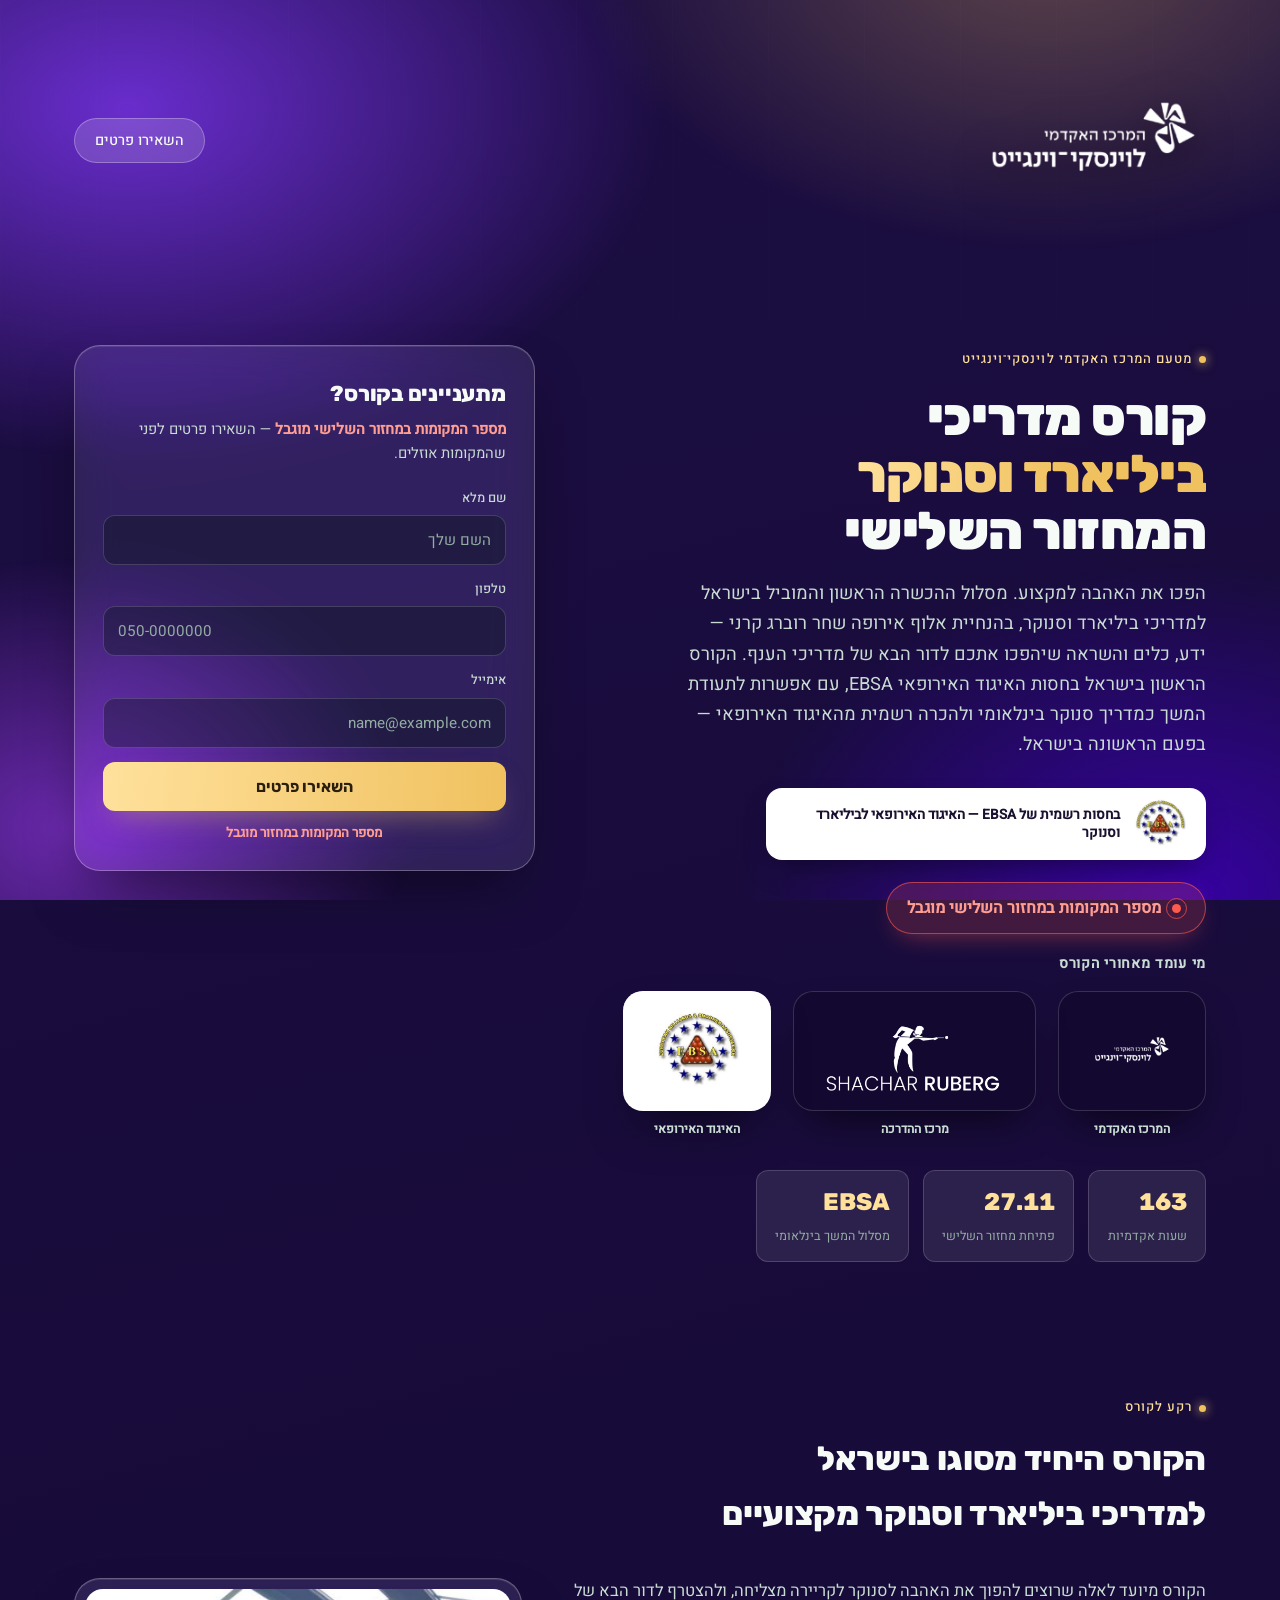
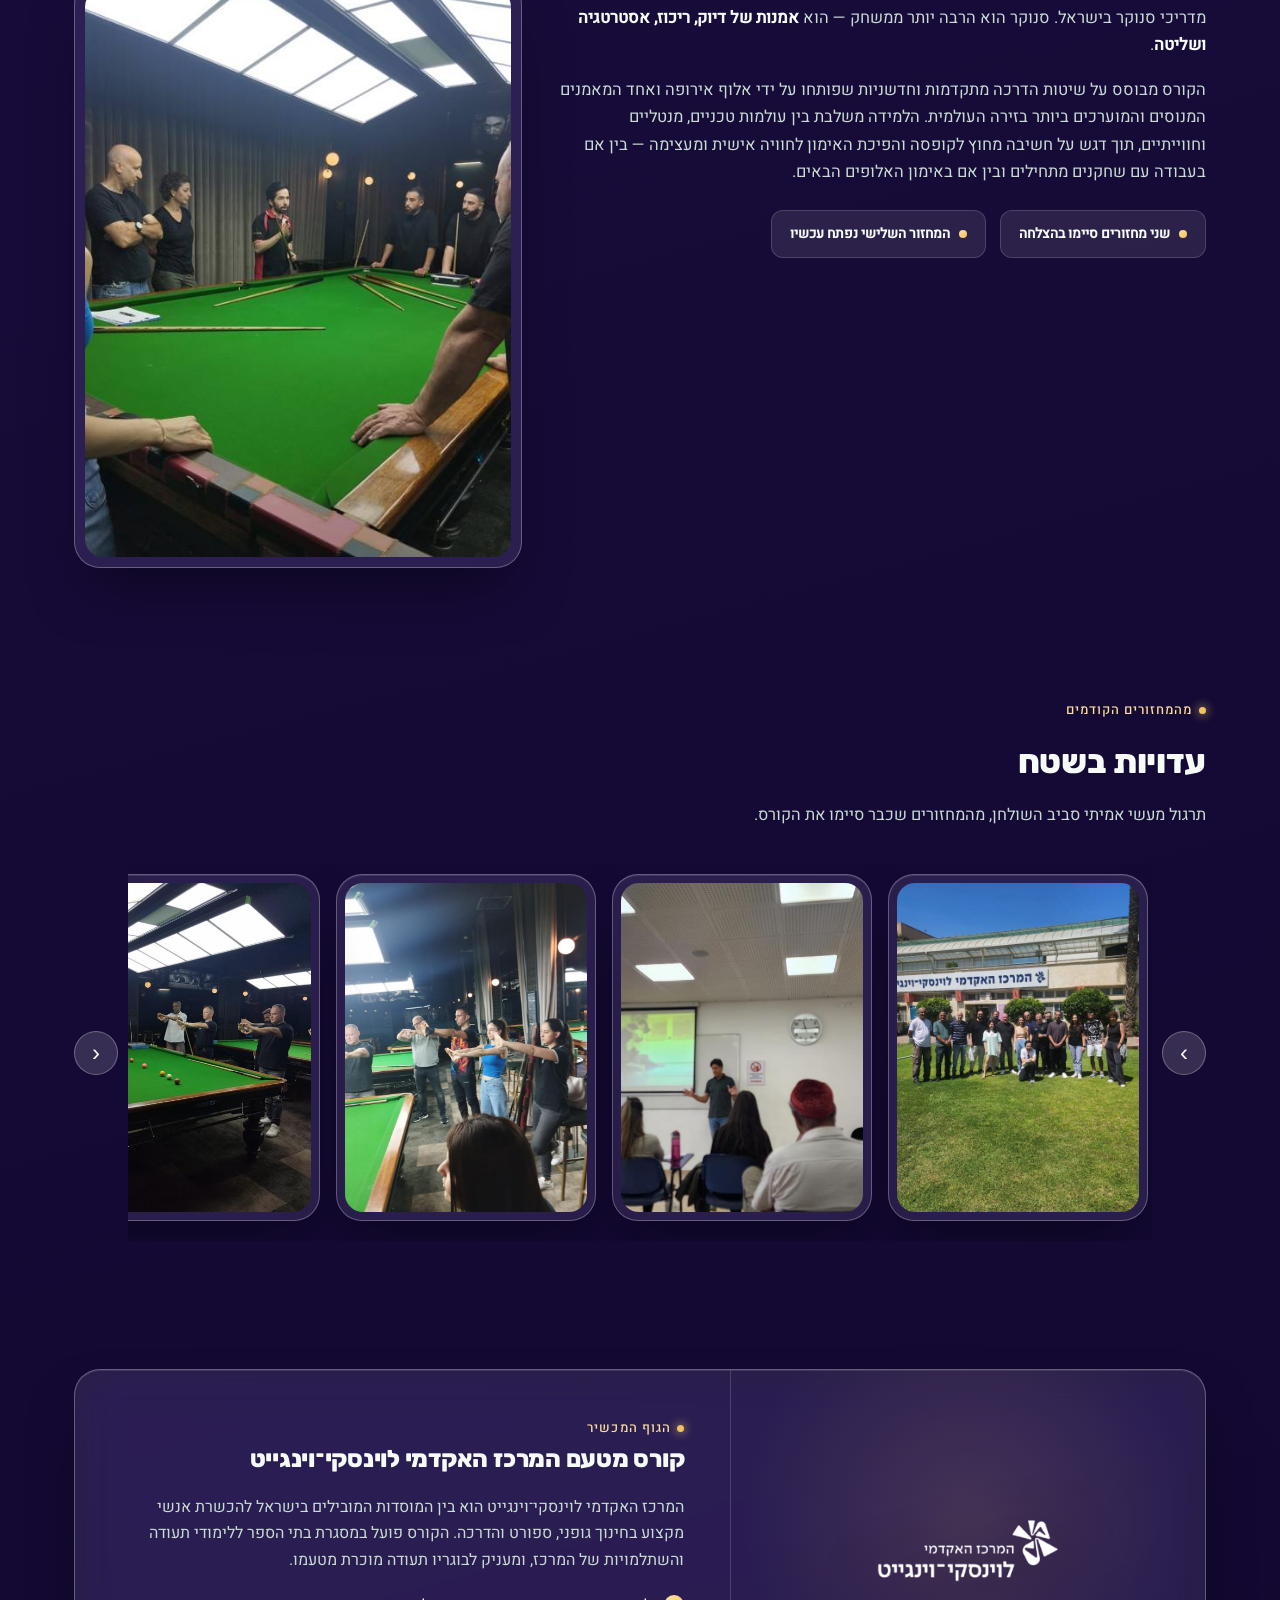
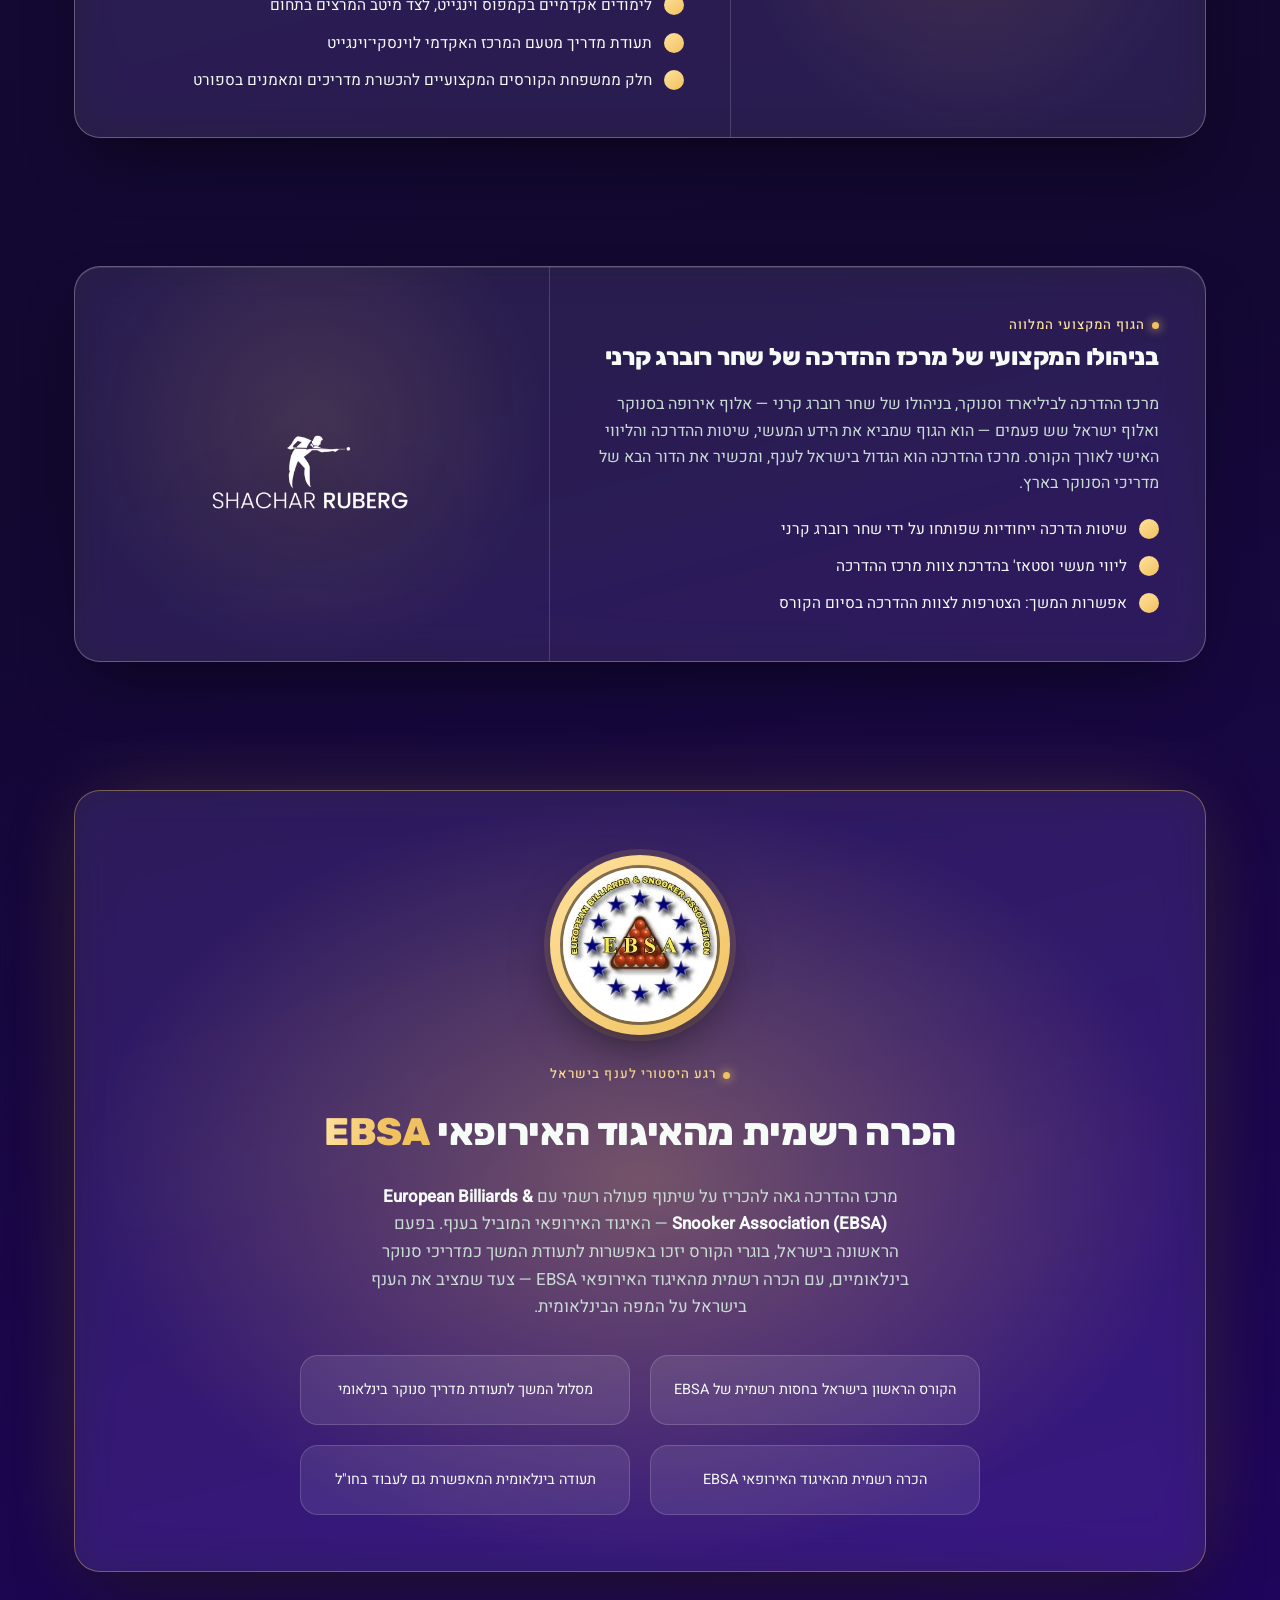
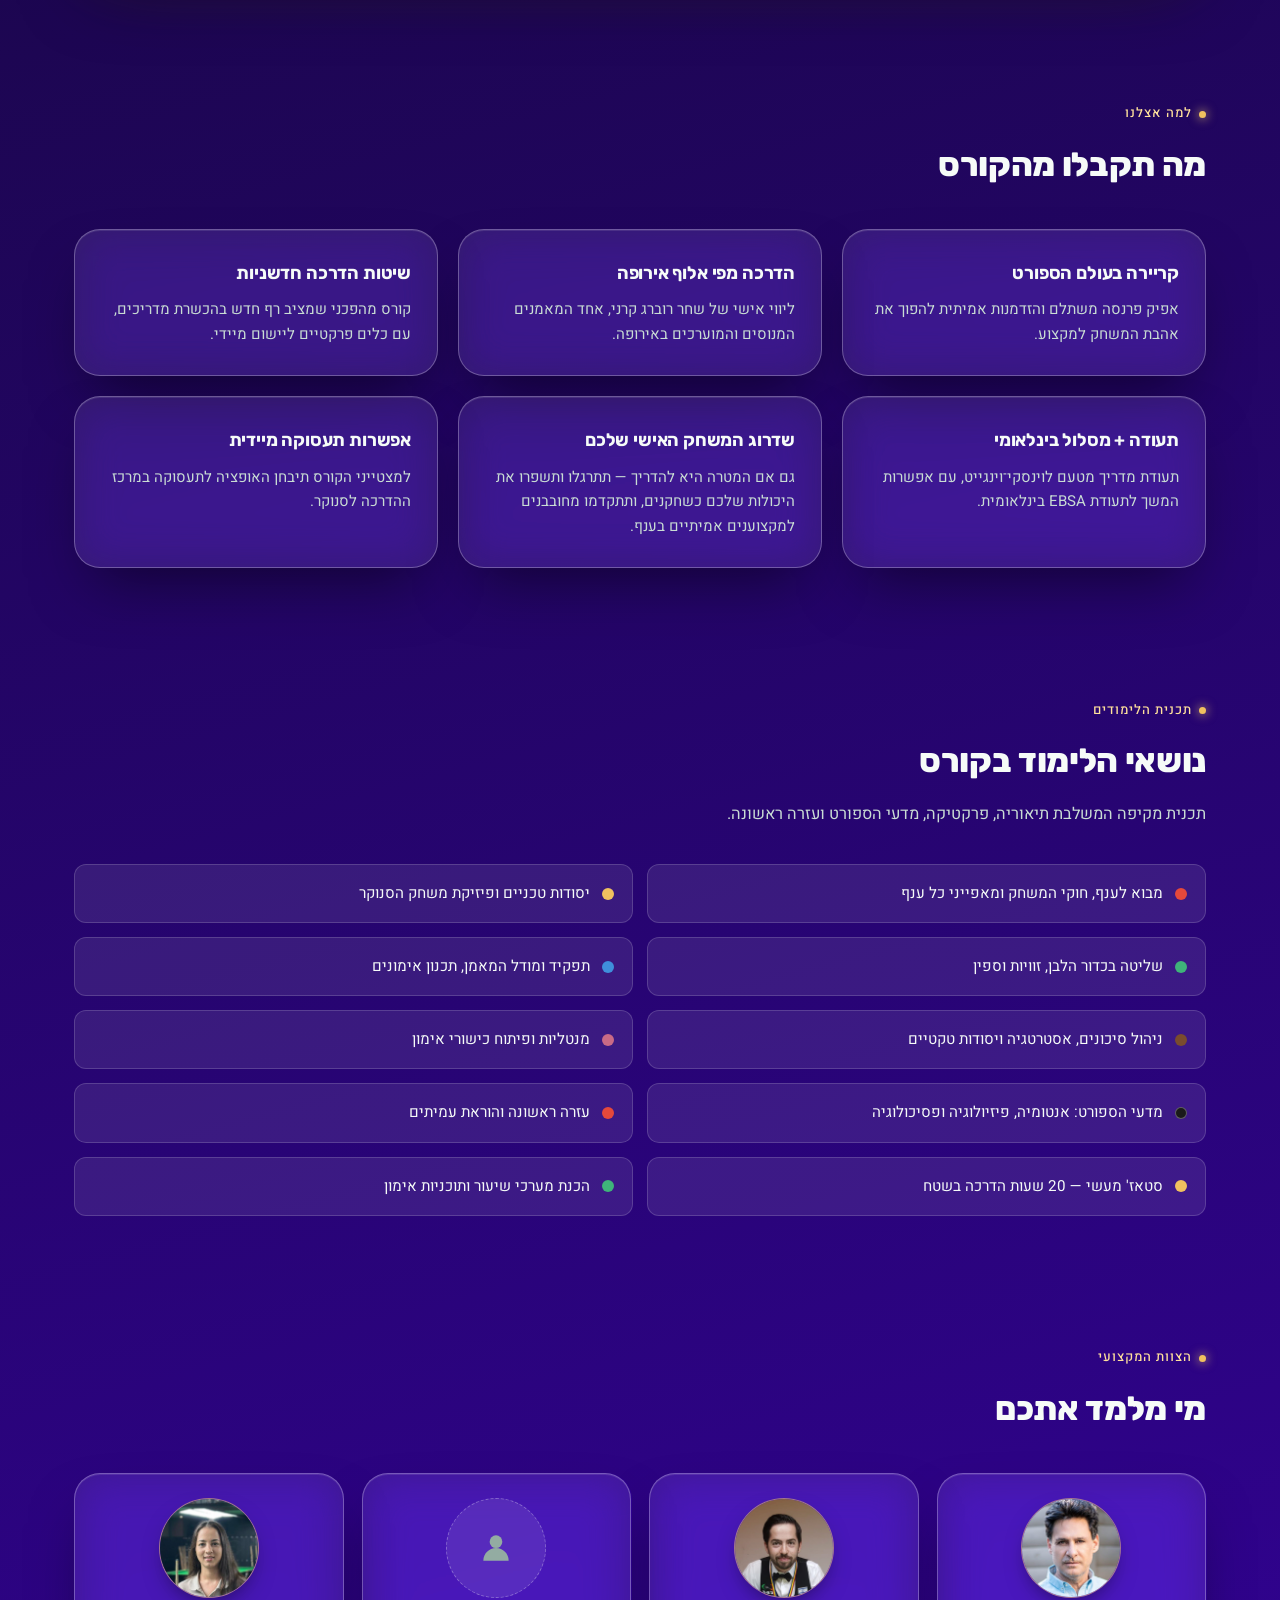
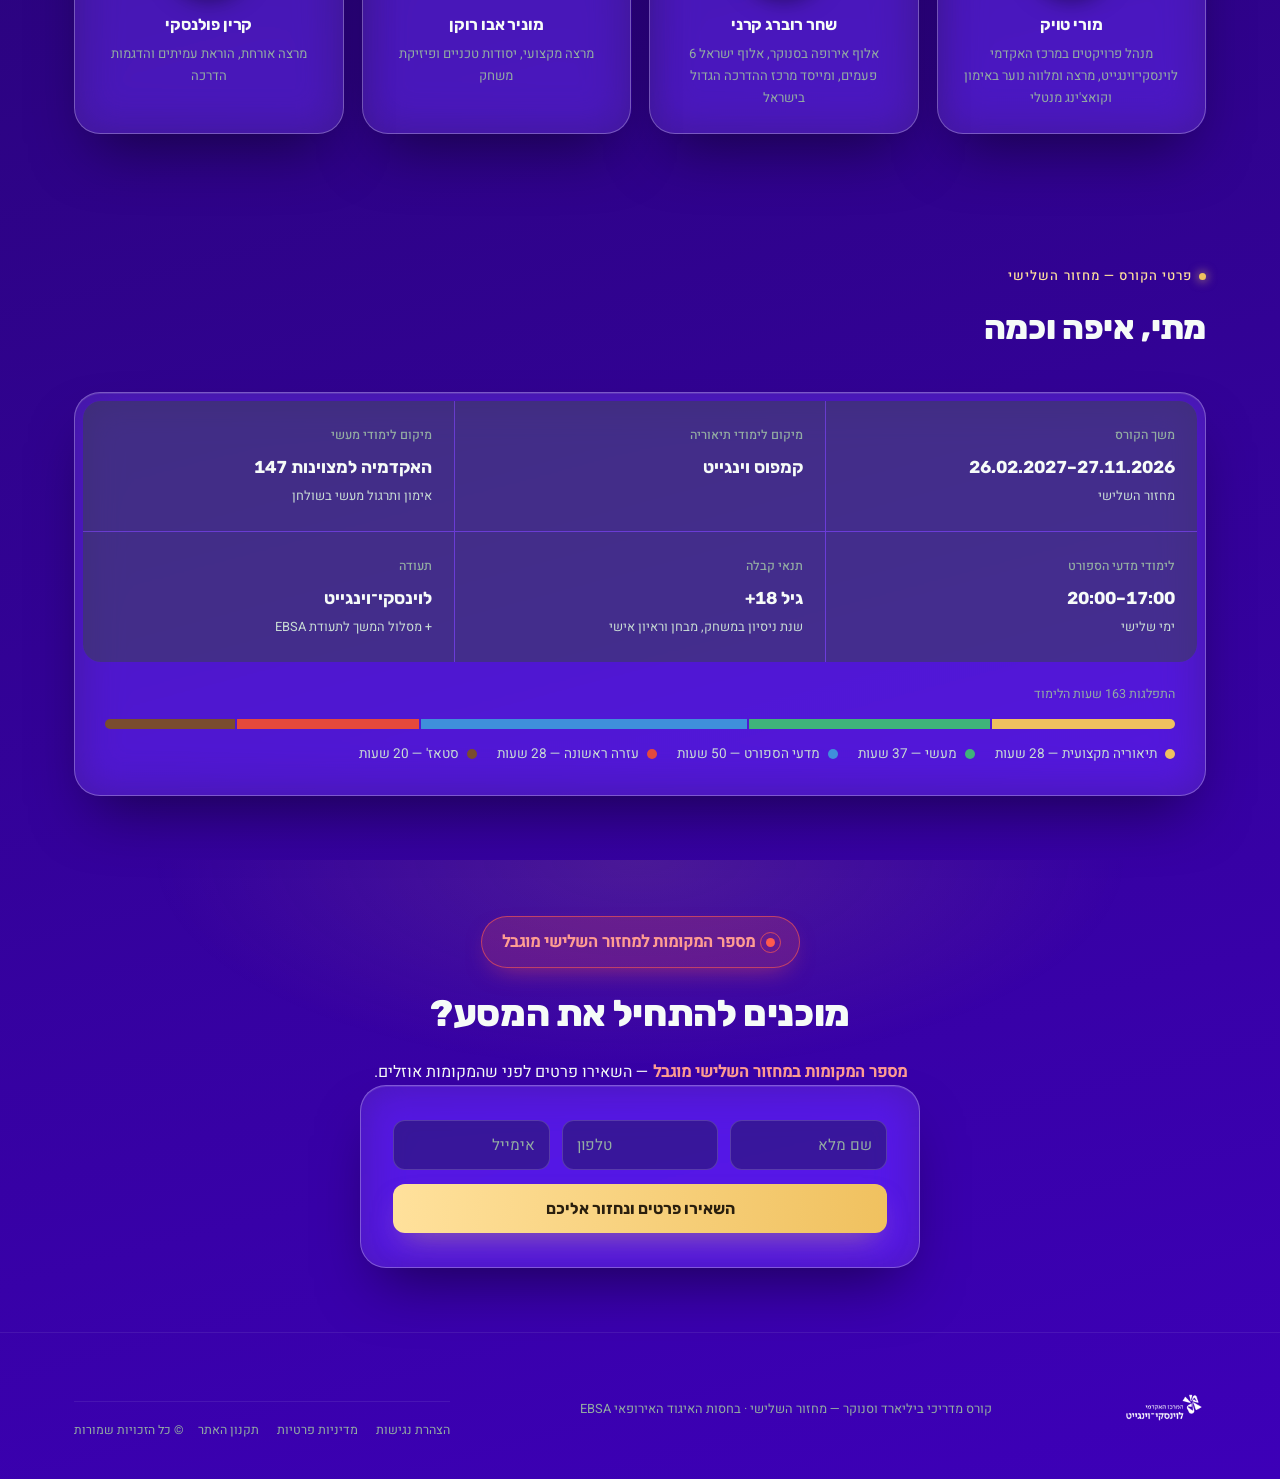
==== index.html @ 4c2057ce "Mori's title: project manager at the Levinsky-Wingate Academic Center specifically Co-Authored-By: C" ====
<!DOCTYPE html>
<html lang="he" dir="rtl">
<head>
<meta charset="utf-8">
<meta name="viewport" content="width=device-width, initial-scale=1">
<script>document.documentElement.classList.add('js');</script>
<title>קורס מדריכי ביליארד וסנוקר</title>
<meta name="description" content="קורס מטעם המרכז האקדמי לוינסקי-וינגייט להכשרת מדריכי ביליארד וסנוקר, בניהולו המקצועי של אלוף אירופה שחר רוברג קרני ובחסות האיגוד האירופאי EBSA.">
<style>
  @font-face{
    font-family:'Rubik Var';
    src:url([data-uri]) format('woff2');
    font-weight:400 900; font-display:swap; unicode-range:U+0590-05FF,U+200C-2010,U+20AA,U+FB1D-FB4F;
  }
  @font-face{
    font-family:'Rubik Var';
    src:url([data-uri]) format('woff2');
    font-weight:400 900; font-display:swap; unicode-range:U+0000-00FF,U+2000-206F,U+20AC;
  }
  @font-face{
    font-family:'Heebo Var';
    src:url([data-uri]) format('woff2');
    font-weight:300 500; font-display:swap; unicode-range:U+0590-05FF,U+200C-2010,U+20AA,U+FB1D-FB4F;
  }
  @font-face{
    font-family:'Heebo Var';
    src:url([data-uri]) format('woff2');
    font-weight:300 500; font-display:swap; unicode-range:U+0000-00FF,U+2000-206F,U+20AC;
  }

  :root{
    /* palette shifted toward the Levinsky-Wingate academic center's brand purple (#2c0089, sampled from their mark) */
    --felt-950:#120830;
    --felt-900:#1c0e42;
    --felt-800:#451c8c;
    --baize-700:#7d35f0;
    --blue-800:#3d00b8;
    --ink:#f6fbf8;
    --ink-dim:#c9dcd4;
    --ink-faint:#93aca2;
    --gold:#f0c15f;
    --gold-bright:#ffe19c;
    --gold-ink:#2a1f0e;
    --glass-fill:rgba(255,255,255,.09);
    --glass-fill-strong:rgba(255,255,255,.15);
    --glass-border:rgba(255,255,255,.28);
    --glass-border-soft:rgba(255,255,255,.16);
    --shadow-deep:0 30px 60px -20px rgba(0,0,0,.5);
    --red-ball:#e5493b;
    --blue-ball:#3f8fdb;
    --green-ball:#3fb37a;
    --radius-lg:26px;
    --radius-md:18px;
    --radius-sm:12px;
    --maxw:1180px;
  }

  *,*::before,*::after{box-sizing:border-box;}
  html{scroll-behavior:smooth;}
  body{
    margin:0;
    background:linear-gradient(165deg, var(--felt-900) 0%, var(--felt-950) 45%, var(--blue-800) 100%);
    background-color:var(--felt-950);
    color:var(--ink);
    font-family:'Heebo Var','Heebo',system-ui,sans-serif;
    font-weight:400;
    line-height:1.65;
    direction:rtl;
    -webkit-font-smoothing:antialiased;
    overflow-x:hidden;
  }

  /* ambient glow — fixed to the viewport so the page never dims to flat
     black no matter how far down a long page you've scrolled */
  .glow-layer{
    position:fixed; inset:0; z-index:0; pointer-events:none;
    background:
      radial-gradient(60vw 55vh at 82% -6%, rgba(240,193,95,.3), transparent 62%),
      radial-gradient(70vw 65vh at 10% 12%, rgba(125,53,240,.8), transparent 60%),
      radial-gradient(55vw 60vh at 92% 100%, rgba(61,0,184,.85), transparent 62%),
      radial-gradient(45vw 50vh at 5% 92%, rgba(160,60,245,.6), transparent 60%);
  }
  @media (prefers-reduced-motion:reduce){
    html{scroll-behavior:auto;}
    *{animation-duration:.001ms !important; transition-duration:.001ms !important;}
  }

  h1,h2,h3{
    font-family:'Rubik Var','Rubik',system-ui,sans-serif;
    margin:0;
    text-wrap:balance;
    letter-spacing:-.01em;
  }
  p{margin:0;}
  a{color:inherit;}
  img{max-width:100%;display:block;}

  .eyebrow{
    display:inline-flex;
    align-items:center;
    gap:.5em;
    font-family:'Heebo Var','Heebo',sans-serif;
    font-weight:500;
    font-size:.82rem;
    letter-spacing:.08em;
    color:var(--gold-bright);
    text-transform:none;
  }
  .eyebrow::before{
    content:"";
    width:7px;height:7px;border-radius:50%;
    background:var(--gold);
    box-shadow:0 0 10px 2px rgba(212,175,106,.55);
    flex:none;
  }

  .wrap{max-width:var(--maxw); margin:0 auto; padding:0 24px;}

  /* ---------- table-rail texture ---------- */
  .rail-line{
    position:fixed; inset:0; pointer-events:none; z-index:0;
    background-image:
      repeating-linear-gradient(90deg, rgba(255,255,255,.025) 0 1px, transparent 1px 96px);
    mask-image:linear-gradient(to bottom, black, transparent 85%);
    opacity:.5;
  }

  /* ---------- scroll reveal ---------- */
  /* safe by default: content is fully visible with no JS. Only once the
     early boot script confirms JS ran does .reveal start hidden, so there
     is no flash-then-hide and no dependency on script order. */
  .reveal{opacity:1; transform:none;}
  html.js .reveal{
    opacity:0;
    transform:translateY(26px);
    transition:opacity .7s cubic-bezier(.2,.7,.2,1), transform .7s cubic-bezier(.2,.7,.2,1);
    transition-delay:var(--reveal-delay, 0ms);
  }
  html.js .reveal.in-view{opacity:1; transform:none;}
  @media (prefers-reduced-motion:reduce){
    html.js .reveal{opacity:1; transform:none; transition:none;}
  }
  .grid-cards .card:nth-child(1),.team-grid .team-card:nth-child(1),.syllabus-grid .topic-chip:nth-child(1),.details-grid .detail-item:nth-child(1){--reveal-delay:0ms;}
  .grid-cards .card:nth-child(2),.team-grid .team-card:nth-child(2),.syllabus-grid .topic-chip:nth-child(2),.details-grid .detail-item:nth-child(2){--reveal-delay:80ms;}
  .grid-cards .card:nth-child(3),.team-grid .team-card:nth-child(3),.syllabus-grid .topic-chip:nth-child(3),.details-grid .detail-item:nth-child(3){--reveal-delay:160ms;}
  .grid-cards .card:nth-child(4),.team-grid .team-card:nth-child(4),.syllabus-grid .topic-chip:nth-child(4),.details-grid .detail-item:nth-child(4){--reveal-delay:240ms;}
  .grid-cards .card:nth-child(5),.syllabus-grid .topic-chip:nth-child(5){--reveal-delay:320ms;}
  .grid-cards .card:nth-child(6),.syllabus-grid .topic-chip:nth-child(6){--reveal-delay:400ms;}
  .syllabus-grid .topic-chip:nth-child(7){--reveal-delay:480ms;}
  .syllabus-grid .topic-chip:nth-child(8){--reveal-delay:560ms;}
  .syllabus-grid .topic-chip:nth-child(9){--reveal-delay:640ms;}
  .syllabus-grid .topic-chip:nth-child(10){--reveal-delay:720ms;}

  /* ---------- glass card base ---------- */
  .glass{
    position:relative;
    background:var(--glass-fill);
    border:1px solid var(--glass-border);
    border-radius:var(--radius-lg);
    backdrop-filter:blur(22px) saturate(140%);
    -webkit-backdrop-filter:blur(22px) saturate(140%);
    box-shadow:var(--shadow-deep), inset 0 1px 0 rgba(255,255,255,.10);
  }

  /* ================= HEADER ================= */
  header{
    position:relative; z-index:40;
  }
  header .bar{
    display:flex; align-items:center; justify-content:space-between;
    padding:28px 24px 16px;
  }
  .brand{
    display:flex; align-items:center; gap:12px;
  }
  .header-logo{
    height:225px; width:auto; max-width:600px; object-fit:contain; flex:none;
    filter:drop-shadow(0 10px 20px rgba(0,0,0,.55));
  }
  .footer-logo{height:84px; width:auto;}
  .header-cta{
    font-family:'Heebo Var','Heebo',sans-serif;
    font-weight:500; font-size:.9rem;
    padding:10px 20px;
    border-radius:100px;
    border:1px solid var(--glass-border);
    background:var(--glass-fill-strong);
    text-decoration:none;
    transition:background .2s ease, transform .2s ease;
  }
  .header-cta:hover{background:rgba(212,175,106,.18); transform:translateY(-1px);}

  /* ================= HERO ================= */
  .hero{
    position:relative; z-index:1;
    padding:76px 0 60px;
  }
  .hero-grid{
    display:grid;
    grid-template-columns:1.15fr .85fr;
    gap:48px;
    align-items:start;
  }
  .hero h1{
    font-size:clamp(2.3rem, 4.1vw, 3.6rem);
    font-weight:900;
    line-height:1.08;
    margin:18px 0 20px;
    color:var(--ink);
  }
  .hero h1 em{
    font-style:normal;
    background:linear-gradient(95deg, var(--gold-bright), var(--gold) 60%);
    -webkit-background-clip:text; background-clip:text; color:transparent;
  }
  .hero .lede{
    font-size:1.14rem;
    color:var(--ink-dim);
    max-width:52ch;
    margin-bottom:28px;
  }
  .ebsa-hero-badge{
    display:flex; align-items:center; gap:14px;
    padding:10px 20px 10px 10px;
    border-radius:16px;
    background:#fff;
    box-shadow:0 14px 30px -12px rgba(0,0,0,.5);
    margin-bottom:22px;
    max-width:440px;
  }
  .ebsa-hero-badge img{width:52px; height:52px; border-radius:50%; object-fit:cover; flex:none;}
  .ebsa-hero-badge span{font-size:.85rem; font-weight:700; color:#1a1030; line-height:1.35;}
  .seats-urgency{
    display:inline-flex; align-items:center; gap:11px;
    padding:12px 24px 12px 20px;
    border-radius:100px;
    background:rgba(255,90,78,.18);
    border:1.5px solid rgba(255,90,78,.6);
    font-size:1rem; font-weight:800; color:#ff9d92;
    margin-bottom:18px;
    box-shadow:0 10px 26px -12px rgba(255,90,78,.55);
  }
  .pulse-dot{
    position:relative; width:9px; height:9px; border-radius:50%;
    background:#ff5a4e; flex:none;
  }
  .pulse-dot::after{
    content:""; position:absolute; inset:-6px; border-radius:50%;
    border:1.5px solid #ff5a4e; opacity:.7;
    animation:pulse-ring 2s ease-out infinite;
  }
  @keyframes pulse-ring{
    0%{transform:scale(.55); opacity:.7;}
    100%{transform:scale(2); opacity:0;}
  }
  .trust-logos{
    display:flex; flex-direction:column; align-items:flex-start; gap:16px;
    margin-bottom:30px;
  }
  .trust-label{
    font-size:.88rem; font-weight:700; color:var(--ink-dim); letter-spacing:.05em;
  }
  .trust-float-row{display:flex; align-items:flex-start; gap:22px; flex-wrap:wrap;}
  .trust-item{display:flex; flex-direction:column; align-items:center; gap:8px;}
  .trust-caption{font-size:.76rem; font-weight:600; color:var(--ink-dim); text-align:center;}
  @keyframes trust-float-bob{0%,100%{transform:translateY(0);}50%{transform:translateY(-7px);}}
  .trust-float{
    display:inline-flex; align-items:center; justify-content:center;
    height:120px; padding:18px 32px;
    border-radius:20px;
    background:#fff;
    box-shadow:0 24px 48px -16px rgba(0,0,0,.55), 0 2px 0 rgba(255,255,255,.5) inset;
    animation:trust-float-bob 4.6s ease-in-out infinite;
  }
  .trust-float:nth-child(2){animation-delay:.5s;}
  .trust-float:nth-child(3){animation-delay:1s;}
  .trust-float img{height:100%; width:auto; max-width:230px; object-fit:contain;}
  .trust-float--dark{
    background:var(--felt-950);
    border:1px solid var(--glass-border-soft);
    box-shadow:0 20px 40px -14px rgba(0,0,0,.65);
  }
  .stat-row{
    display:flex; gap:14px; flex-wrap:wrap; margin-bottom:8px;
  }
  .stat-chip{
    padding:12px 18px;
    border-radius:var(--radius-sm);
    background:var(--glass-fill);
    border:1px solid var(--glass-border-soft);
    min-width:118px;
  }
  .stat-chip b{
    display:block; font-family:'Rubik Var','Rubik',sans-serif;
    font-size:1.5rem; font-weight:800; color:var(--gold-bright);
    font-variant-numeric:tabular-nums;
  }
  .stat-chip span{font-size:.78rem; color:var(--ink-faint);}

  /* lead form card */
  .lead-card{
    padding:30px 28px 26px;
    position:sticky; top:96px;
  }
  .lead-card h2{
    font-size:1.35rem; font-weight:800; margin-bottom:6px;
  }
  .lead-card .sub{
    color:var(--ink-dim); font-size:.92rem; margin-bottom:22px;
  }
  .field{margin-bottom:14px;}
  .field label{
    display:block; font-size:.8rem; font-weight:500; color:var(--ink-dim);
    margin-bottom:6px;
  }
  .field input{
    width:100%; padding:13px 14px;
    border-radius:var(--radius-sm);
    border:1px solid var(--glass-border-soft);
    background:rgba(5,21,18,.35);
    color:var(--ink);
    font-family:inherit; font-size:.95rem;
    outline:none;
    transition:border-color .2s ease, background .2s ease;
  }
  .field input::placeholder{color:var(--ink-faint);}
  .field input:focus{
    border-color:var(--gold);
    background:rgba(5,21,18,.55);
  }
  .field input:focus-visible{outline:2px solid var(--gold-bright); outline-offset:2px;}
  .btn-gold{
    width:100%;
    padding:15px 18px;
    border-radius:var(--radius-sm);
    border:none;
    background:linear-gradient(95deg, var(--gold-bright), var(--gold));
    color:var(--gold-ink);
    font-family:'Rubik Var','Rubik',sans-serif;
    font-weight:700; font-size:1rem;
    cursor:pointer;
    box-shadow:0 14px 30px -12px rgba(212,175,106,.55);
    transition:transform .15s ease, box-shadow .15s ease;
  }
  .btn-gold:hover{transform:translateY(-2px); box-shadow:0 18px 34px -12px rgba(212,175,106,.7);}
  .btn-gold:focus-visible{outline:2px solid var(--ink); outline-offset:3px;}
  .lead-note{
    font-size:.82rem; font-weight:700; color:#ff9d92; margin-top:12px; text-align:center;
  }
  .thanks-msg{
    display:none; text-align:center; padding:18px 8px;
    font-family:'Rubik Var','Rubik',sans-serif; font-weight:700; color:var(--gold-bright);
  }
  .thanks-msg.show{display:block;}
  .lead-form.hide{display:none;}

  /* ================= SECTION SCAFFOLD ================= */
  section{position:relative; z-index:1; padding:64px 0;}
  .section-head{max-width:62ch; margin-bottom:36px;}
  .section-head h2{
    font-size:clamp(1.6rem,2.6vw,2.15rem);
    font-weight:800; margin-top:12px;
  }
  .section-head p{color:var(--ink-dim); margin-top:12px; font-size:1.02rem;}

  /* ---- about ---- */
  .about-grid{
    display:grid; grid-template-columns:1.3fr .9fr; gap:36px; align-items:start;
  }
  .about-body{
    display:grid; grid-template-columns:1fr; gap:18px;
  }
  .about-body p{color:var(--ink-dim); font-size:1.03rem;}
  .about-body strong{color:var(--ink); font-weight:600;}
  .proof-strip{display:flex; gap:14px; flex-wrap:wrap; margin-top:6px;}
  .proof-item{
    display:flex; align-items:baseline; gap:9px;
    padding:12px 18px;
    border-radius:var(--radius-sm);
    background:var(--glass-fill);
    border:1px solid var(--glass-border-soft);
  }
  .proof-dot{
    width:8px; height:8px; border-radius:50%; flex:none;
    background:linear-gradient(140deg, var(--gold-bright), var(--gold));
  }
  .proof-item span:not(.proof-dot){font-size:.85rem; font-weight:600; color:var(--ink);}

  /* ---- photo frames (about + gallery) ---- */
  .about-photo, .gallery-photo{
    margin:0; padding:10px; overflow:hidden; text-align:center;
  }
  .about-photo img, .gallery-photo img{
    width:100%; display:block; object-fit:cover;
    border-radius:calc(var(--radius-lg) - 8px);
  }
  .about-photo img{aspect-ratio:3/4;}
  .carousel-wrap{position:relative; display:flex; align-items:center; gap:10px;}
  .gallery-carousel{
    display:flex; gap:16px; overflow-x:auto; scroll-snap-type:x mandatory;
    padding:10px 4px 20px; flex:1; scrollbar-width:none; -ms-overflow-style:none;
  }
  .gallery-carousel::-webkit-scrollbar{display:none;}
  .carousel-slide{
    flex:none; scroll-snap-align:center;
    width:min(260px, 72vw);
    aspect-ratio:3/4;
    margin:0; padding:8px; overflow:hidden;
  }
  .carousel-slide img, .carousel-slide video{
    width:100%; height:100%; object-fit:cover; border-radius:calc(var(--radius-lg) - 8px);
    display:block; background:rgba(0,0,0,.2);
  }
  .carousel-arrow{
    flex:none; width:44px; height:44px; border-radius:50%;
    background:var(--glass-fill-strong); border:1px solid var(--glass-border);
    color:var(--ink); font-size:1.5rem; line-height:1; cursor:pointer;
    display:flex; align-items:center; justify-content:center;
    transition:background .2s ease;
  }
  .carousel-arrow:hover{background:rgba(212,175,106,.2);}
  .carousel-arrow:focus-visible{outline:2px solid var(--gold-bright); outline-offset:2px;}

  /* ---- feature panels: Wingate / Academy / EBSA ---- */
  .feature-panel{
    display:grid; grid-template-columns:.42fr .58fr;
    gap:0; overflow:hidden;
  }
  .feature-panel--flip{grid-template-columns:.58fr .42fr;}
  .feature-panel .logo-side{
    display:flex; align-items:center; justify-content:center;
    padding:44px;
    background:radial-gradient(circle at 50% 40%, rgba(212,175,106,.16), transparent 70%);
    border-left:1px solid var(--glass-border-soft);
  }
  .feature-panel--flip .logo-side{border-left:none; border-right:1px solid var(--glass-border-soft);}
  .feature-panel .logo-side img{
    width:min(200px, 65%); object-fit:contain;
    filter:drop-shadow(0 16px 30px rgba(0,0,0,.5));
  }
  .feature-panel .text-side{padding:44px 46px;}
  .feature-panel h3{font-size:1.5rem; font-weight:800; margin-bottom:14px;}
  .feature-panel p{color:var(--ink-dim); margin-bottom:20px;}
  .feature-list{list-style:none; margin:0; padding:0; display:grid; gap:12px;}
  .feature-list li{
    display:flex; align-items:flex-start; gap:12px;
    font-size:.96rem; color:var(--ink);
  }
  .feature-list li::before{
    content:"";
    flex:none; width:20px; height:20px; margin-top:2px;
    border-radius:50%;
    background:linear-gradient(140deg, var(--gold-bright), var(--gold));
  }

  /* ---- EBSA milestone: bigger, grander treatment than the other panels ---- */
  .ebsa-milestone{
    position:relative;
    overflow:hidden;
    text-align:center;
    padding:64px 40px 56px;
    border:1.5px solid rgba(240,193,95,.4);
    box-shadow:0 30px 70px -20px rgba(0,0,0,.6), 0 0 90px -24px rgba(240,193,95,.3);
  }
  .ebsa-glow{
    position:absolute; inset:-20%;
    background:radial-gradient(closest-side, rgba(240,193,95,.35), transparent 70%);
    pointer-events:none;
    animation:ebsa-glow-pulse 6s ease-in-out infinite;
  }
  @keyframes ebsa-glow-pulse{
    0%,100%{opacity:.7; transform:scale(1);}
    50%{opacity:1; transform:scale(1.08);}
  }
  .ebsa-medal{
    position:relative;
    width:180px; height:180px;
    margin:0 auto 26px;
    border-radius:50%;
    padding:10px;
    background:linear-gradient(140deg, var(--gold-bright), var(--gold));
    box-shadow:0 20px 50px -14px rgba(0,0,0,.6), 0 0 0 6px rgba(240,193,95,.15);
  }
  .ebsa-medal img{
    width:100%; height:100%; border-radius:50%; object-fit:cover;
    border:3px solid rgba(8,4,20,.5);
    display:block;
  }
  .ebsa-heading{
    position:relative;
    font-size:clamp(1.7rem, 3vw, 2.4rem);
    font-weight:800;
    margin:14px auto 18px;
    max-width:26ch;
    text-wrap:balance;
  }
  .ebsa-heading-accent{
    background:linear-gradient(95deg, var(--gold-bright), var(--gold) 60%);
    -webkit-background-clip:text; background-clip:text; color:transparent;
  }
  .ebsa-copy{
    position:relative;
    color:var(--ink-dim);
    font-size:1.05rem;
    max-width:60ch;
    margin:0 auto 34px;
  }
  .ebsa-achievements{
    position:relative;
    display:grid; grid-template-columns:repeat(2,1fr); gap:20px;
    max-width:680px; margin:0 auto;
  }
  .ebsa-achievement{
    display:flex; align-items:center; justify-content:center; text-align:center;
    padding:22px 16px;
    border-radius:var(--radius-md);
    background:var(--glass-fill);
    border:1px solid var(--glass-border-soft);
  }
  .ebsa-achievement p{color:var(--ink); font-size:.9rem; margin:0;}

  /* ---- benefit cards ---- */
  .grid-cards{
    display:grid; grid-template-columns:repeat(3, 1fr); gap:20px;
  }
  .card{padding:28px 26px;}
  .card h3{font-size:1.12rem; font-weight:700; margin-bottom:10px;}
  .card p{color:var(--ink-dim); font-size:.94rem;}

  /* ---- syllabus ---- */
  .syllabus-grid{
    display:grid; grid-template-columns:repeat(2, 1fr); gap:14px;
  }
  .topic-chip{
    display:flex; align-items:center; gap:12px;
    padding:16px 18px;
    border-radius:var(--radius-sm);
    background:var(--glass-fill);
    border:1px solid var(--glass-border-soft);
    font-size:.95rem;
  }
  .topic-chip .ball{
    flex:none; width:12px; height:12px; border-radius:50%;
  }

  /* ---- team ---- */
  .team-grid{
    display:grid; grid-template-columns:repeat(4, 1fr); gap:18px;
  }
  .team-card{padding:24px 20px; text-align:center;}
  .team-avatar{
    width:100px; height:100px; margin:0 auto 14px;
    border-radius:50%;
    background:var(--glass-fill);
    border:1.5px dashed var(--glass-border);
    display:flex; align-items:center; justify-content:center;
    color:var(--ink-faint);
    overflow:hidden;
  }
  .team-avatar svg{width:38px; height:38px;}
  .team-avatar--photo{
    border-style:solid;
    border-color:rgba(240,193,95,.5);
    box-shadow:0 10px 24px -10px rgba(0,0,0,.6);
  }
  .team-avatar--photo img{width:100%; height:100%; object-fit:cover; display:block;}
  .team-card h3{font-size:1rem; font-weight:700; margin-bottom:6px;}
  .team-card p{color:var(--ink-faint); font-size:.82rem;}

  /* ---- course details ---- */
  .details-panel{padding:8px;}
  .details-grid{
    display:grid; grid-template-columns:repeat(3, 1fr); gap:1px;
    background:var(--glass-border-soft);
    border-radius:var(--radius-md);
    overflow:hidden;
  }
  .detail-item{
    background:rgba(5,21,18,.38);
    padding:24px 22px;
  }
  .detail-item .label{
    font-size:.78rem; color:var(--ink-faint); font-weight:500; margin-bottom:8px;
  }
  .detail-item .value{
    font-family:'Rubik Var','Rubik',sans-serif; font-weight:700; font-size:1.08rem;
    font-variant-numeric:tabular-nums;
  }
  .detail-item .value small{
    display:block; font-family:'Heebo Var','Heebo',sans-serif; font-weight:400;
    font-size:.8rem; color:var(--ink-dim); margin-top:4px;
  }
  .hours-bar{
    display:flex; gap:2px; height:10px; border-radius:6px; overflow:hidden; margin-top:14px;
  }
  .hours-bar span{display:block; height:100%;}
  .hours-legend{
    display:flex; flex-wrap:wrap; gap:10px 20px;
    margin-top:14px; padding-bottom:16px;
  }
  .legend-item{
    display:inline-flex; align-items:center; gap:8px;
    font-size:.85rem; color:var(--ink-dim);
  }
  .legend-dot{width:10px; height:10px; border-radius:50%; flex:none;}

  /* ---- final CTA ---- */
  .final-cta{
    padding:56px 6px 64px;
    text-align:center;
    background:
      radial-gradient(700px 300px at 50% 0%, rgba(212,175,106,.14), transparent 70%);
  }
  .final-cta .eyebrow{justify-content:center; width:100%; margin-bottom:14px;}
  .final-cta h2{font-size:clamp(1.7rem,3vw,2.3rem); font-weight:800; margin-bottom:14px;}
  .final-cta > .wrap > p{color:var(--ink-dim); max-width:52ch; margin:0 auto 34px;}
  .final-form{max-width:560px; margin:0 auto; padding:34px 32px;}
  .final-form .row3{display:grid; grid-template-columns:repeat(3,1fr); gap:12px;}

  /* ---- footer ---- */
  footer{
    position:relative; z-index:1;
    padding:34px 0 28px;
    border-top:1px solid rgba(255,255,255,.08);
  }
  footer .wrap{
    display:flex; justify-content:space-between; align-items:center; gap:16px; flex-wrap:wrap;
  }
  footer .fbrand{font-family:'Rubik Var','Rubik',sans-serif; font-weight:700; font-size:.95rem;}
  footer p{color:var(--ink-faint); font-size:.8rem;}
  .footer-bottom{
    display:flex; justify-content:space-between; align-items:center; gap:14px; flex-wrap:wrap;
    margin-top:22px; padding-top:18px;
    border-top:1px solid rgba(255,255,255,.08);
  }
  .footer-legal-links{display:flex; gap:18px; flex-wrap:wrap;}
  .footer-legal-links a{
    font-size:.78rem; color:var(--ink-faint); text-decoration:none;
  }
  .footer-legal-links a:hover{color:var(--ink-dim); text-decoration:underline;}
  .footer-copyright{font-size:.76rem; color:var(--ink-faint);}

  /* ================= RESPONSIVE ================= */
  @media (max-width:900px){
    .header-logo{height:155px;}
    .hero-grid{grid-template-columns:1fr;}
    .lead-card{position:static;}
    .ebsa-achievements{grid-template-columns:1fr;}
    .ebsa-milestone{padding:48px 24px 40px;}
    .feature-panel{grid-template-columns:1fr;}
    .feature-panel .logo-side{border-left:none; border-right:none; border-bottom:1px solid var(--glass-border-soft); padding:32px;}
    .grid-cards{grid-template-columns:1fr 1fr;}
    .team-grid{grid-template-columns:1fr 1fr;}
    .details-grid{grid-template-columns:1fr;}
    .syllabus-grid{grid-template-columns:1fr;}
    .about-grid{grid-template-columns:1fr;}
    .about-photo img{aspect-ratio:16/10;}
  }
  @media (max-width:560px){
    .wrap{padding:0 18px;}
    .grid-cards{grid-template-columns:1fr;}
    .team-grid{grid-template-columns:1fr 1fr;}
    .ebsa-hero-badge{max-width:100%; padding:8px 14px 8px 8px;}
    .ebsa-hero-badge img{width:42px; height:42px;}
    .ebsa-hero-badge span{font-size:.78rem;}
    .ebsa-medal{width:130px; height:130px;}
    .stat-row{gap:10px;}
    .final-form .row3{grid-template-columns:1fr;}
    .feature-panel .text-side{padding:30px 24px;}
    .trust-float{height:78px; padding:12px 20px; border-radius:14px;}
    .trust-float img{max-width:150px;}
    .header-logo{height:100px;}
    .carousel-arrow{display:none;}
    .carousel-slide{width:min(220px, 68vw);}
  }
</style>
</head>
<body>

<div class="glow-layer"></div>
<div class="rail-line"></div>

<header>
  <div class="wrap bar">
    <div class="brand"><img class="header-logo" src="[data-uri]" alt="המרכז האקדמי לוינסקי-וינגייט"></div>
    <a class="header-cta" href="#lead-form">השאירו פרטים</a>
  </div>
</header>

<main>
  <!-- ================= HERO ================= -->
  <section class="hero">
    <div class="wrap hero-grid">
      <div>
        <span class="eyebrow">מטעם המרכז האקדמי לוינסקי־וינגייט</span>
        <h1>קורס מדריכי <em>ביליארד וסנוקר</em><br>המחזור השלישי</h1>
        <p class="lede">
          הפכו את האהבה למקצוע. מסלול ההכשרה הראשון והמוביל בישראל למדריכי ביליארד וסנוקר,
          בהנחיית אלוף אירופה שחר רוברג קרני — ידע, כלים והשראה שיהפכו אתכם לדור הבא של מדריכי הענף.
          הקורס הראשון בישראל בחסות האיגוד האירופאי EBSA, עם אפשרות לתעודת המשך כמדריך סנוקר בינלאומי
          ולהכרה רשמית מהאיגוד האירופאי — בפעם הראשונה בישראל.
        </p>
        <div class="ebsa-hero-badge">
          <img src="[data-uri]" alt="לוגו האיגוד האירופאי לביליארד וסנוקר EBSA">
          <span>בחסות רשמית של EBSA — האיגוד האירופאי לביליארד וסנוקר</span>
        </div>
        <div class="seats-urgency">
          <span class="pulse-dot"></span>
          מספר המקומות במחזור השלישי מוגבל
        </div>
        <div class="trust-logos">
          <span class="trust-label">מי עומד מאחורי הקורס</span>
          <div class="trust-float-row">
            <div class="trust-item"><span class="trust-float trust-float--dark"><img src="[data-uri]" alt="המרכז האקדמי לוינסקי-וינגייט"></span><span class="trust-caption">המרכז האקדמי</span></div>
            <div class="trust-item"><span class="trust-float trust-float--dark"><img src="[data-uri]" alt="שחר רוברג קרני"></span><span class="trust-caption">מרכז ההדרכה</span></div>
            <div class="trust-item"><span class="trust-float"><img src="[data-uri]" alt="לוגו EBSA"></span><span class="trust-caption">האיגוד האירופאי</span></div>
          </div>
        </div>
        <div class="stat-row">
          <div class="stat-chip"><b>163</b><span>שעות אקדמיות</span></div>
          <div class="stat-chip"><b>27.11</b><span>פתיחת מחזור השלישי</span></div>
          <div class="stat-chip"><b>EBSA</b><span>מסלול המשך בינלאומי</span></div>
        </div>
      </div>

      <div class="glass lead-card" id="lead-form">
        <h2>מתעניינים בקורס?</h2>
        <p class="sub"><strong style="color:#ff9d92">מספר המקומות במחזור השלישי מוגבל</strong> — השאירו פרטים לפני שהמקומות אוזלים.</p>
        <form class="lead-form" onsubmit="return leadSubmit(this)">
          <div class="field">
            <label for="name">שם מלא</label>
            <input id="name" type="text" placeholder="השם שלך" required>
          </div>
          <div class="field">
            <label for="phone">טלפון</label>
            <input id="phone" type="tel" placeholder="050-0000000" required>
          </div>
          <div class="field">
            <label for="email">אימייל</label>
            <input id="email" type="email" placeholder="name@example.com">
          </div>
          <button class="btn-gold" type="submit">השאירו פרטים</button>
          <p class="lead-note">מספר המקומות במחזור מוגבל</p>
        </form>
        <div class="thanks-msg">תודה! ניצור איתכם קשר בהקדם 🎱</div>
      </div>
    </div>
  </section>

  <!-- ================= ABOUT ================= -->
  <section id="about">
    <div class="wrap">
      <div class="section-head reveal">
        <span class="eyebrow">רקע לקורס</span>
        <h2>הקורס היחיד מסוגו בישראל למדריכי ביליארד וסנוקר מקצועיים</h2>
      </div>
      <div class="about-grid">
        <div class="about-body reveal">
          <p>
            הקורס מיועד לאלה שרוצים להפוך את האהבה לסנוקר לקריירה מצליחה, ולהצטרף לדור הבא של מדריכי סנוקר בישראל.
            סנוקר הוא הרבה יותר ממשחק — הוא <strong>אמנות של דיוק, ריכוז, אסטרטגיה ושליטה</strong>.
          </p>
          <p>
            הקורס מבוסס על שיטות הדרכה מתקדמות וחדשניות שפותחו על ידי אלוף אירופה ואחד המאמנים המנוסים והמוערכים
            ביותר בזירה העולמית. הלמידה משלבת בין עולמות טכניים, מנטליים וחווייתיים, תוך דגש על חשיבה מחוץ לקופסה
            והפיכת האימון לחוויה אישית ומעצימה — בין אם בעבודה עם שחקנים מתחילים ובין אם באימון האלופים הבאים.
          </p>
          <div class="proof-strip">
            <div class="proof-item"><span class="proof-dot"></span><span>שני מחזורים סיימו בהצלחה</span></div>
            <div class="proof-item"><span class="proof-dot"></span><span>המחזור השלישי נפתח עכשיו</span></div>
          </div>
        </div>
        <figure class="about-photo glass reveal" style="--reveal-delay:140ms">
          <img src="[data-uri]" alt="מפגש הדרכה מעשי סביב שולחן הסנוקר, ממחזור קודם">
        </figure>
      </div>
    </div>
  </section>

  <!-- ================= EBSA ================= -->
  <!-- ================= GRADUATES GALLERY ================= -->
  <section id="graduates">
    <div class="wrap">
      <div class="section-head reveal">
        <span class="eyebrow">מהמחזורים הקודמים</span>
        <h2>עדויות בשטח</h2>
        <p>תרגול מעשי אמיתי סביב השולחן, מהמחזורים שכבר סיימו את הקורס.</p>
      </div>
      <div class="carousel-wrap">
        <button class="carousel-arrow carousel-arrow--prev" type="button" aria-label="הקודם" onclick="carouselScroll(this,-1)">&#8250;</button>
        <div class="gallery-carousel">
          <figure class="carousel-slide glass reveal">
            <img src="[data-uri]" alt="מחזור בוגר בקמפוס וינגייט מול שלט המרכז האקדמי לוינסקי-וינגייט">
          </figure>
          <figure class="carousel-slide glass reveal">
            <img src="[data-uri]" alt="מפגש תיאוריה בכיתה, מחזור קודם">
          </figure>
          <figure class="carousel-slide glass reveal">
            <img src="[data-uri]" alt="חימום לפני אימון מעשי סביב שולחנות הסנוקר">
          </figure>
          <figure class="carousel-slide glass reveal">
            <img src="[data-uri]" alt="חימום קבוצתי לפני תרגול מעשי">
          </figure>
          <figure class="carousel-slide glass reveal">
            <video src="clip1.mp4" muted loop playsinline autoplay preload="metadata"></video>
          </figure>
          <figure class="carousel-slide glass reveal">
            <video src="clip2.mp4" muted loop playsinline autoplay preload="metadata"></video>
          </figure>
        </div>
        <button class="carousel-arrow carousel-arrow--next" type="button" aria-label="הבא" onclick="carouselScroll(this,1)">&#8249;</button>
      </div>
    </div>
  </section>

  <section id="wingate">
    <div class="wrap">
      <div class="glass feature-panel reveal">
        <div class="logo-side">
          <img src="[data-uri]" alt="לוגו המרכז האקדמי לוינסקי-וינגייט">
        </div>
        <div class="text-side">
          <span class="eyebrow">הגוף המכשיר</span>
          <h3>קורס מטעם המרכז האקדמי לוינסקי־וינגייט</h3>
          <p>
            המרכז האקדמי לוינסקי־וינגייט הוא בין המוסדות המובילים בישראל להכשרת אנשי מקצוע בחינוך גופני, ספורט והדרכה.
            הקורס פועל במסגרת בתי הספר ללימודי תעודה והשתלמויות של המרכז, ומעניק לבוגריו תעודה מוכרת מטעמו.
          </p>
          <ul class="feature-list">
            <li>לימודים אקדמיים בקמפוס וינגייט, לצד מיטב המרצים בתחום</li>
            <li>תעודת מדריך מטעם המרכז האקדמי לוינסקי־וינגייט</li>
            <li>חלק ממשפחת הקורסים המקצועיים להכשרת מדריכים ומאמנים בספורט</li>
          </ul>
        </div>
      </div>
    </div>
  </section>

  <section id="academy">
    <div class="wrap">
      <div class="glass feature-panel feature-panel--flip reveal">
        <div class="text-side">
          <span class="eyebrow">הגוף המקצועי המלווה</span>
          <h3>בניהולו המקצועי של מרכז ההדרכה של שחר רוברג קרני</h3>
          <p>
            מרכז ההדרכה לביליארד וסנוקר, בניהולו של שחר רוברג קרני — אלוף אירופה בסנוקר ואלוף ישראל שש פעמים —
            הוא הגוף שמביא את הידע המעשי, שיטות ההדרכה והליווי האישי לאורך הקורס.
            מרכז ההדרכה הוא הגדול בישראל לענף, ומכשיר את הדור הבא של מדריכי הסנוקר בארץ.
          </p>
          <ul class="feature-list">
            <li>שיטות הדרכה ייחודיות שפותחו על ידי שחר רוברג קרני</li>
            <li>ליווי מעשי וסטאז' בהדרכת צוות מרכז ההדרכה</li>
            <li>אפשרות המשך: הצטרפות לצוות ההדרכה בסיום הקורס</li>
          </ul>
        </div>
        <div class="logo-side">
          <img src="[data-uri]" alt="שחר רוברג קרני">
        </div>
      </div>
    </div>
  </section>

  <section id="ebsa">
    <div class="wrap">
      <div class="glass ebsa-milestone reveal">
        <div class="ebsa-glow"></div>
        <div class="ebsa-medal">
          <img src="[data-uri]" alt="לוגו האיגוד האירופאי לביליארד וסנוקר EBSA">
        </div>
        <span class="eyebrow">רגע היסטורי לענף בישראל</span>
        <h2 class="ebsa-heading">הכרה רשמית מהאיגוד האירופאי <span class="ebsa-heading-accent">EBSA</span></h2>
        <p class="ebsa-copy">
          מרכז ההדרכה גאה להכריז על שיתוף פעולה רשמי עם <strong style="color:var(--ink)">European Billiards &amp; Snooker Association (EBSA)</strong> —
          האיגוד האירופאי המוביל בענף. בפעם הראשונה בישראל, בוגרי הקורס יזכו באפשרות לתעודת המשך כמדריכי סנוקר בינלאומיים,
          עם הכרה רשמית מהאיגוד האירופאי EBSA — צעד שמציב את הענף בישראל על המפה הבינלאומית.
        </p>
        <div class="ebsa-achievements">
          <div class="ebsa-achievement">
            <p>הקורס הראשון בישראל בחסות רשמית של EBSA</p>
          </div>
          <div class="ebsa-achievement">
            <p>מסלול המשך לתעודת מדריך סנוקר בינלאומי</p>
          </div>
          <div class="ebsa-achievement">
            <p>הכרה רשמית מהאיגוד האירופאי EBSA</p>
          </div>
          <div class="ebsa-achievement">
            <p>תעודה בינלאומית המאפשרת גם לעבוד בחו"ל</p>
          </div>
        </div>
      </div>
    </div>
  </section>

  <!-- ================= WHY US ================= -->
  <section id="why">
    <div class="wrap">
      <div class="section-head reveal">
        <span class="eyebrow">למה אצלנו</span>
        <h2>מה תקבלו מהקורס</h2>
      </div>
      <div class="grid-cards">
        <div class="glass card reveal">
          <h3>קריירה בעולם הספורט</h3>
          <p>אפיק פרנסה משתלם והזדמנות אמיתית להפוך את אהבת המשחק למקצוע.</p>
        </div>
        <div class="glass card reveal">
          <h3>הדרכה מפי אלוף אירופה</h3>
          <p>ליווי אישי של שחר רוברג קרני, אחד המאמנים המנוסים והמוערכים באירופה.</p>
        </div>
        <div class="glass card reveal">
          <h3>שיטות הדרכה חדשניות</h3>
          <p>קורס מהפכני שמציב רף חדש בהכשרת מדריכים, עם כלים פרקטיים ליישום מיידי.</p>
        </div>
        <div class="glass card reveal">
          <h3>תעודה + מסלול בינלאומי</h3>
          <p>תעודת מדריך מטעם לוינסקי־וינגייט, עם אפשרות המשך לתעודת EBSA בינלאומית.</p>
        </div>
        <div class="glass card reveal">
          <h3>שדרוג המשחק האישי שלכם</h3>
          <p>גם אם המטרה היא להדריך — תתרגלו ותשפרו את היכולות שלכם כשחקנים, ותתקדמו מחובבנים למקצוענים אמיתיים בענף.</p>
        </div>
        <div class="glass card reveal">
          <h3>אפשרות תעסוקה מיידית</h3>
          <p>למצטייני הקורס תיבחן האופציה לתעסוקה במרכז ההדרכה לסנוקר.</p>
        </div>
      </div>
    </div>
  </section>

  <!-- ================= SYLLABUS ================= -->
  <section id="syllabus">
    <div class="wrap">
      <div class="section-head reveal">
        <span class="eyebrow">תכנית הלימודים</span>
        <h2>נושאי הלימוד בקורס</h2>
        <p>תכנית מקיפה המשלבת תיאוריה, פרקטיקה, מדעי הספורט ועזרה ראשונה.</p>
      </div>
      <div class="syllabus-grid">
        <div class="topic-chip reveal"><span class="ball" style="background:var(--red-ball)"></span>מבוא לענף, חוקי המשחק ומאפייני כל ענף</div>
        <div class="topic-chip reveal"><span class="ball" style="background:var(--gold)"></span>יסודות טכניים ופיזיקת משחק הסנוקר</div>
        <div class="topic-chip reveal"><span class="ball" style="background:var(--green-ball)"></span>שליטה בכדור הלבן, זוויות וספין</div>
        <div class="topic-chip reveal"><span class="ball" style="background:var(--blue-ball)"></span>תפקיד ומודל המאמן, תכנון אימונים</div>
        <div class="topic-chip reveal"><span class="ball" style="background:#7a4c2e"></span>ניהול סיכונים, אסטרטגיה ויסודות טקטיים</div>
        <div class="topic-chip reveal"><span class="ball" style="background:#c96a86"></span>מנטליות ופיתוח כישורי אימון</div>
        <div class="topic-chip reveal"><span class="ball" style="background:#1a1a1a; border:1px solid rgba(255,255,255,.3)"></span>מדעי הספורט: אנטומיה, פיזיולוגיה ופסיכולוגיה</div>
        <div class="topic-chip reveal"><span class="ball" style="background:var(--red-ball)"></span>עזרה ראשונה והוראת עמיתים</div>
        <div class="topic-chip reveal"><span class="ball" style="background:var(--gold)"></span>סטאז' מעשי — 20 שעות הדרכה בשטח</div>
        <div class="topic-chip reveal"><span class="ball" style="background:var(--green-ball)"></span>הכנת מערכי שיעור ותוכניות אימון</div>
      </div>
    </div>
  </section>

  <!-- ================= TEAM ================= -->
  <section id="team">
    <div class="wrap">
      <div class="section-head reveal">
        <span class="eyebrow">הצוות המקצועי</span>
        <h2>מי מלמד אתכם</h2>
      </div>
      <div class="team-grid">
        <div class="glass team-card reveal">
          <div class="team-avatar team-avatar--photo"><img src="[data-uri]" alt="מורי טויק"></div>
          <h3>מורי טויק</h3>
          <p>מנהל פרויקטים במרכז האקדמי לוינסקי־וינגייט, מרצה ומלווה נוער באימון וקואצ'ינג מנטלי</p>
        </div>
        <div class="glass team-card reveal">
          <div class="team-avatar team-avatar--photo"><img src="[data-uri]" alt="שחר רוברג קרני"></div>
          <h3>שחר רוברג קרני</h3>
          <p>אלוף אירופה בסנוקר, אלוף ישראל 6 פעמים, ומייסד מרכז ההדרכה הגדול בישראל</p>
        </div>
        <div class="glass team-card reveal">
          <div class="team-avatar"><svg viewBox="0 0 24 24"><circle cx="12" cy="8" r="4" fill="currentColor"/><path d="M4 20c0-4.4 3.6-8 8-8s8 3.6 8 8" fill="currentColor"/></svg></div>
          <h3>מוניר אבו רוקן</h3>
          <p>מרצה מקצועי, יסודות טכניים ופיזיקת משחק</p>
        </div>
        <div class="glass team-card reveal">
          <div class="team-avatar team-avatar--photo"><img src="[data-uri]" alt="קרין פולנסקי"></div>
          <h3>קרין פולנסקי</h3>
          <p>מרצה אורחת, הוראת עמיתים והדגמות הדרכה</p>
        </div>
      </div>
    </div>
  </section>

  <!-- ================= DETAILS ================= -->
  <section id="details">
    <div class="wrap">
      <div class="section-head reveal">
        <span class="eyebrow">פרטי הקורס — מחזור השלישי</span>
        <h2>מתי, איפה וכמה</h2>
      </div>
      <div class="glass details-panel">
        <div class="details-grid">
          <div class="detail-item reveal">
            <div class="label">משך הקורס</div>
            <div class="value">27.11.2026–26.02.2027 <small>מחזור השלישי</small></div>
          </div>
          <div class="detail-item reveal">
            <div class="label">מיקום לימודי תיאוריה</div>
            <div class="value">קמפוס וינגייט</div>
          </div>
          <div class="detail-item reveal">
            <div class="label">מיקום לימודי מעשי</div>
            <div class="value">האקדמיה למצוינות 147 <small>אימון ותרגול מעשי בשולחן</small></div>
          </div>
          <div class="detail-item reveal">
            <div class="label">לימודי מדעי הספורט</div>
            <div class="value">17:00–20:00 <small>ימי שלישי</small></div>
          </div>
          <div class="detail-item reveal">
            <div class="label">תנאי קבלה</div>
            <div class="value">גיל 18+ <small>שנת ניסיון במשחק, מבחן וראיון אישי</small></div>
          </div>
          <div class="detail-item reveal">
            <div class="label">תעודה</div>
            <div class="value">לוינסקי־וינגייט <small>+ מסלול המשך לתעודת EBSA</small></div>
          </div>
        </div>
        <div style="padding:22px 22px 6px;">
          <div class="label" style="font-size:.78rem;color:var(--ink-faint);margin-bottom:8px;">התפלגות 163 שעות הלימוד</div>
          <div class="hours-bar">
            <span style="background:var(--gold); width:17.2%"></span>
            <span style="background:var(--green-ball); width:22.7%"></span>
            <span style="background:var(--blue-ball); width:30.7%"></span>
            <span style="background:var(--red-ball); width:17.2%"></span>
            <span style="background:#7a4c2e; width:12.2%"></span>
          </div>
          <div class="hours-legend">
            <span class="legend-item"><span class="legend-dot" style="background:var(--gold)"></span>תיאוריה מקצועית — 28 שעות</span>
            <span class="legend-item"><span class="legend-dot" style="background:var(--green-ball)"></span>מעשי — 37 שעות</span>
            <span class="legend-item"><span class="legend-dot" style="background:var(--blue-ball)"></span>מדעי הספורט — 50 שעות</span>
            <span class="legend-item"><span class="legend-dot" style="background:var(--red-ball)"></span>עזרה ראשונה — 28 שעות</span>
            <span class="legend-item"><span class="legend-dot" style="background:#7a4c2e"></span>סטאז' — 20 שעות</span>
          </div>
        </div>
      </div>
    </div>
  </section>

  <!-- ================= FINAL CTA ================= -->
  <section class="final-cta">
    <div class="wrap">
      <div class="reveal">
        <span class="seats-urgency" style="margin-bottom:16px;"><span class="pulse-dot"></span>מספר המקומות למחזור השלישי מוגבל</span>
        <h2>מוכנים להתחיל את המסע?</h2>
        <p><strong style="color:#ff9d92">מספר המקומות במחזור השלישי מוגבל</strong> — השאירו פרטים לפני שהמקומות אוזלים.</p>
      </div>
      <form class="glass final-form lead-form reveal" style="--reveal-delay:120ms" onsubmit="return leadSubmit(this)">
        <div class="row3">
          <div class="field"><input type="text" placeholder="שם מלא" required></div>
          <div class="field"><input type="tel" placeholder="טלפון" required></div>
          <div class="field"><input type="email" placeholder="אימייל"></div>
        </div>
        <button class="btn-gold" type="submit">השאירו פרטים ונחזור אליכם</button>
      </form>
      <div class="thanks-msg" style="max-width:560px;margin:0 auto;">תודה! ניצור איתכם קשר בהקדם 🎱</div>
    </div>
  </section>
</main>

<footer>
  <div class="wrap">
    <div class="fbrand"><img class="footer-logo" src="[data-uri]" alt="המרכז האקדמי לוינסקי-וינגייט"></div>
    <p>קורס מדריכי ביליארד וסנוקר — מחזור השלישי · בחסות האיגוד האירופאי EBSA</p>
    <div class="footer-bottom">
      <nav class="footer-legal-links">
        <a href="accessibility.html">הצהרת נגישות</a>
        <a href="privacy.html">מדיניות פרטיות</a>
        <a href="terms.html">תקנון האתר</a>
      </nav>
      <p class="footer-copyright">© כל הזכויות שמורות</p>
    </div>
  </div>
</footer>

<script>
  var LEAD_SHEET_URL = 'https://script.google.com/macros/s/AKfycbxVr7HPwNhLOWjCKPmdSq80hWfBXM-4qyLCcHEs3qDyoSQSq2ItYig6bPksQf8mTk_ZGA/exec';

  function leadSubmit(form){
    var wrap = form.closest('section') || form.parentElement;
    var thanks = wrap.querySelector('.thanks-msg');
    var nameEl = form.querySelector('input[type="text"]');
    var phoneEl = form.querySelector('input[type="tel"]');
    var emailEl = form.querySelector('input[type="email"]');
    var payload = {
      name: nameEl ? nameEl.value : '',
      phone: phoneEl ? phoneEl.value : '',
      email: emailEl ? emailEl.value : '',
      source: window.location.href
    };
    fetch(LEAD_SHEET_URL, {
      method: 'POST',
      mode: 'no-cors',
      headers: {'Content-Type': 'text/plain;charset=utf-8'},
      body: JSON.stringify(payload)
    }).catch(function(){ /* best-effort: still show thank-you even if the network call fails */ });
    form.classList.add('hide');
    if(thanks){ thanks.classList.add('show'); }
    return false;
  }

  (function(){
    if(!('IntersectionObserver' in window)){ return; }
    var items = document.querySelectorAll('.reveal');
    var io = new IntersectionObserver(function(entries){
      entries.forEach(function(entry){
        if(entry.isIntersecting){
          entry.target.classList.add('in-view');
          io.unobserve(entry.target);
        }
      });
    }, {threshold:.15, rootMargin:'0px 0px -8% 0px'});
    items.forEach(function(el){ io.observe(el); });
  })();

  function carouselScroll(btn, dir){
    var wrap = btn.closest('.carousel-wrap');
    var track = wrap.querySelector('.gallery-carousel');
    var slides = Array.prototype.slice.call(track.children);
    var trackRect = track.getBoundingClientRect();
    var center = trackRect.left + trackRect.width / 2;
    var currentIndex = 0, minDist = Infinity;
    slides.forEach(function(s, i){
      var r = s.getBoundingClientRect();
      var d = Math.abs((r.left + r.width / 2) - center);
      if(d < minDist){ minDist = d; currentIndex = i; }
    });
    var nextIndex = Math.max(0, Math.min(slides.length - 1, currentIndex + dir));
    slides[nextIndex].scrollIntoView({behavior:'instant', inline:'center', block:'nearest'});
  }

  (function(){
    var reduceMotion = window.matchMedia && window.matchMedia('(prefers-reduced-motion: reduce)').matches;
    var vids = document.querySelectorAll('.carousel-slide video');
    vids.forEach(function(v){
      if(reduceMotion){
        v.removeAttribute('autoplay');
        v.pause();
        v.setAttribute('controls', '');
      } else {
        v.play().catch(function(){ /* autoplay may be blocked; user can tap to play via controls fallback */ v.setAttribute('controls',''); });
      }
    });
  })();
</script>

</body>
</html>
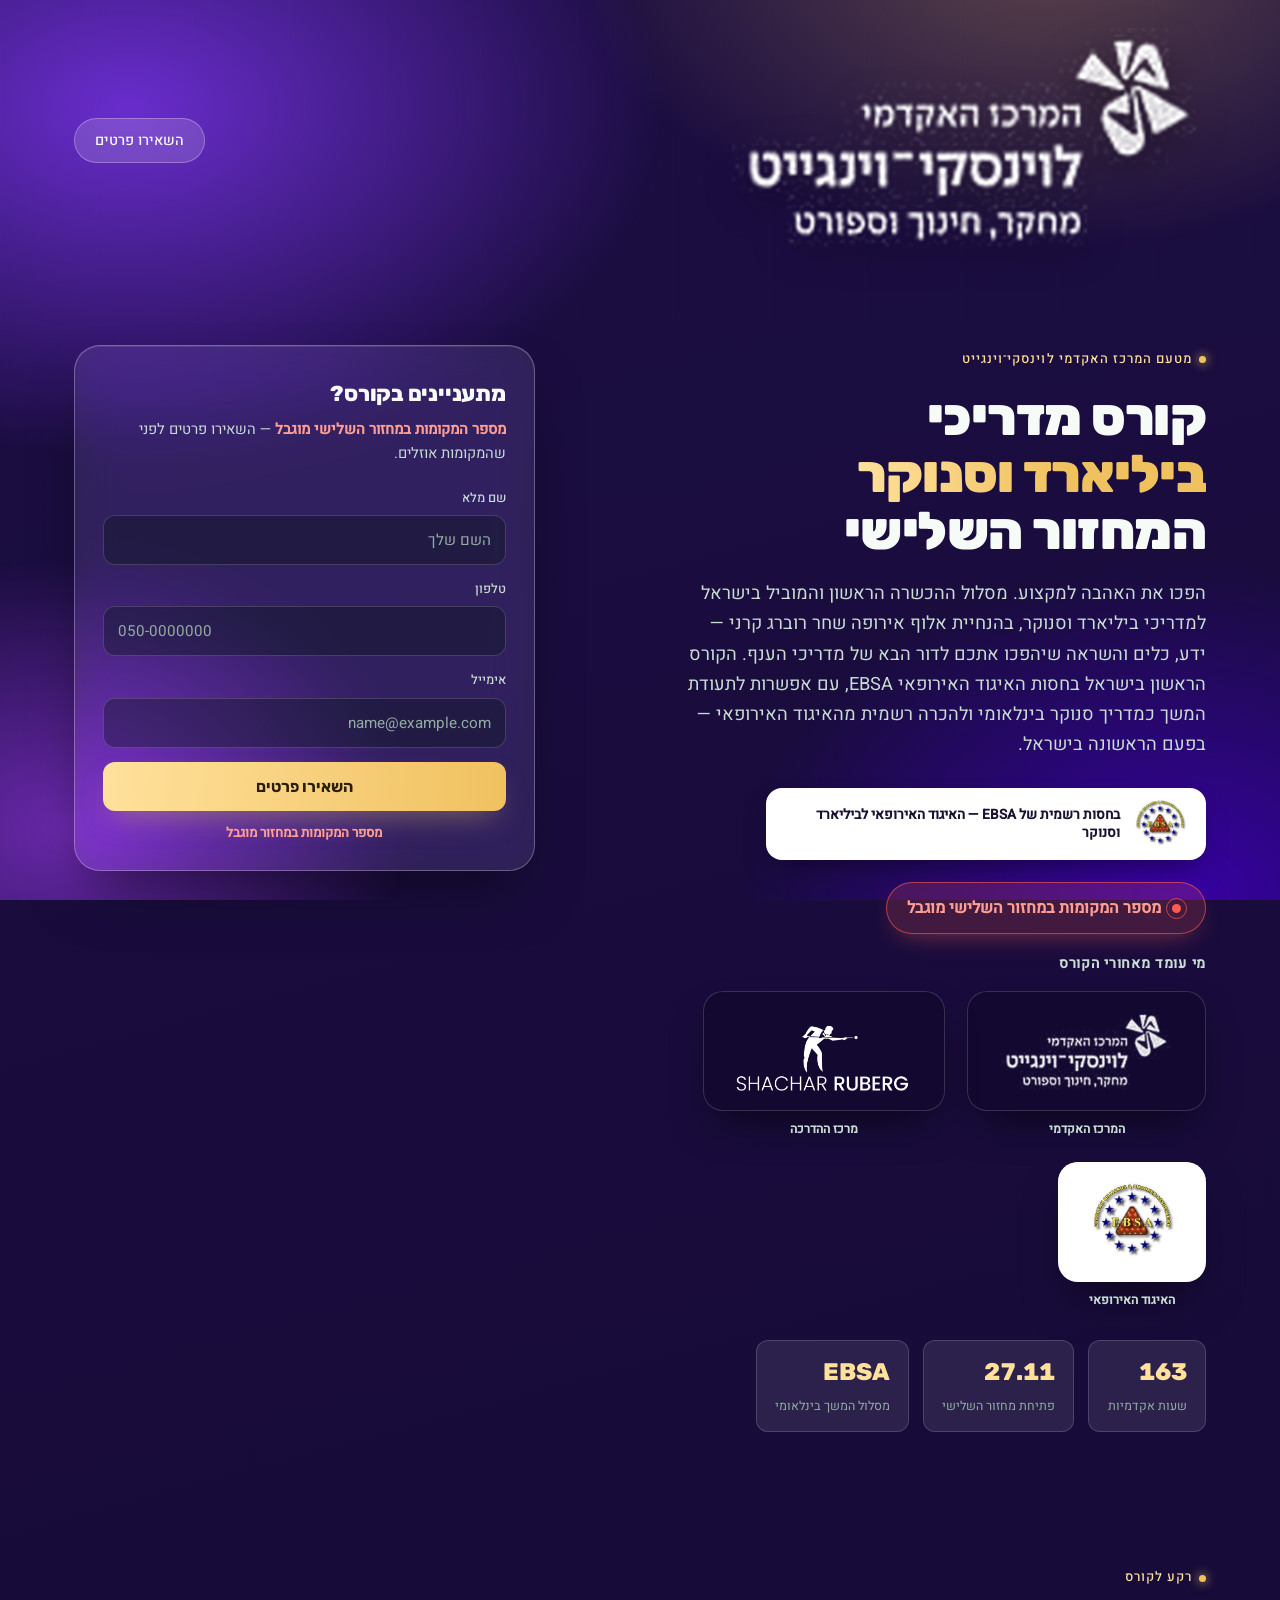
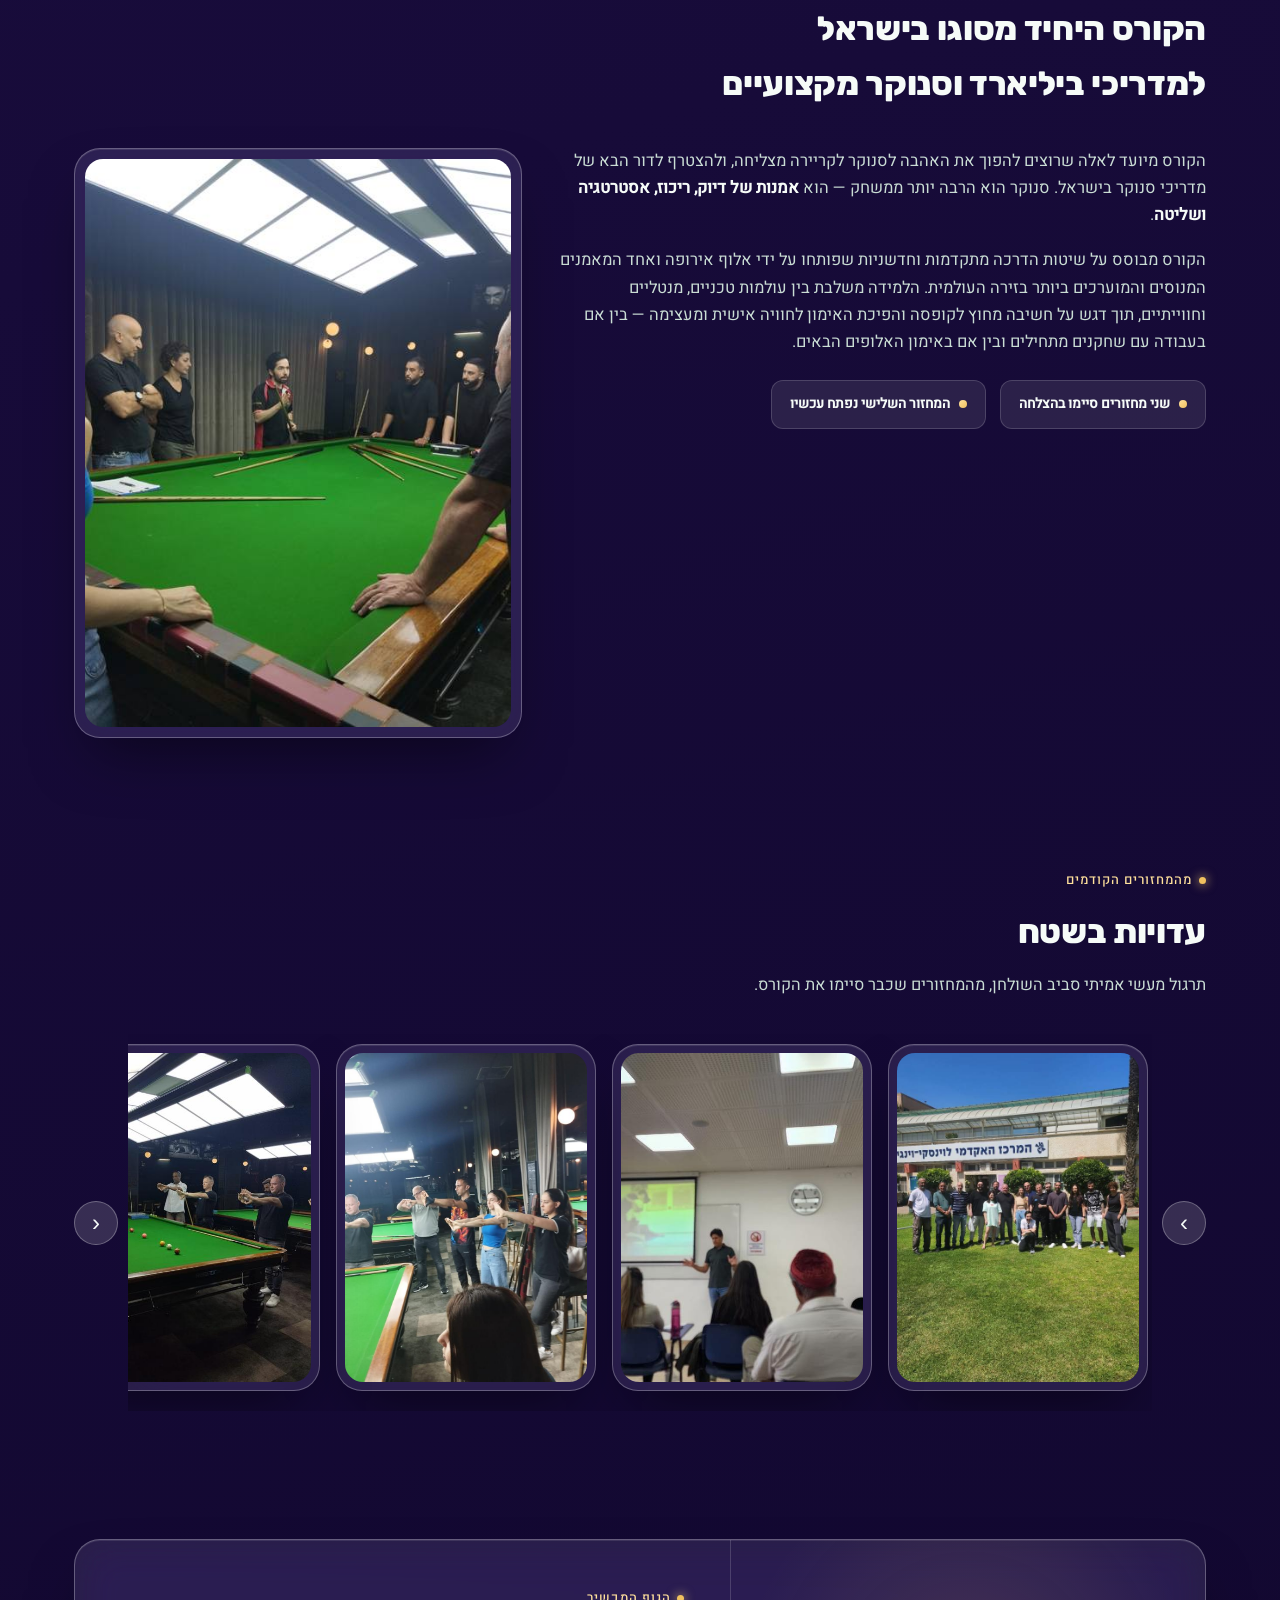
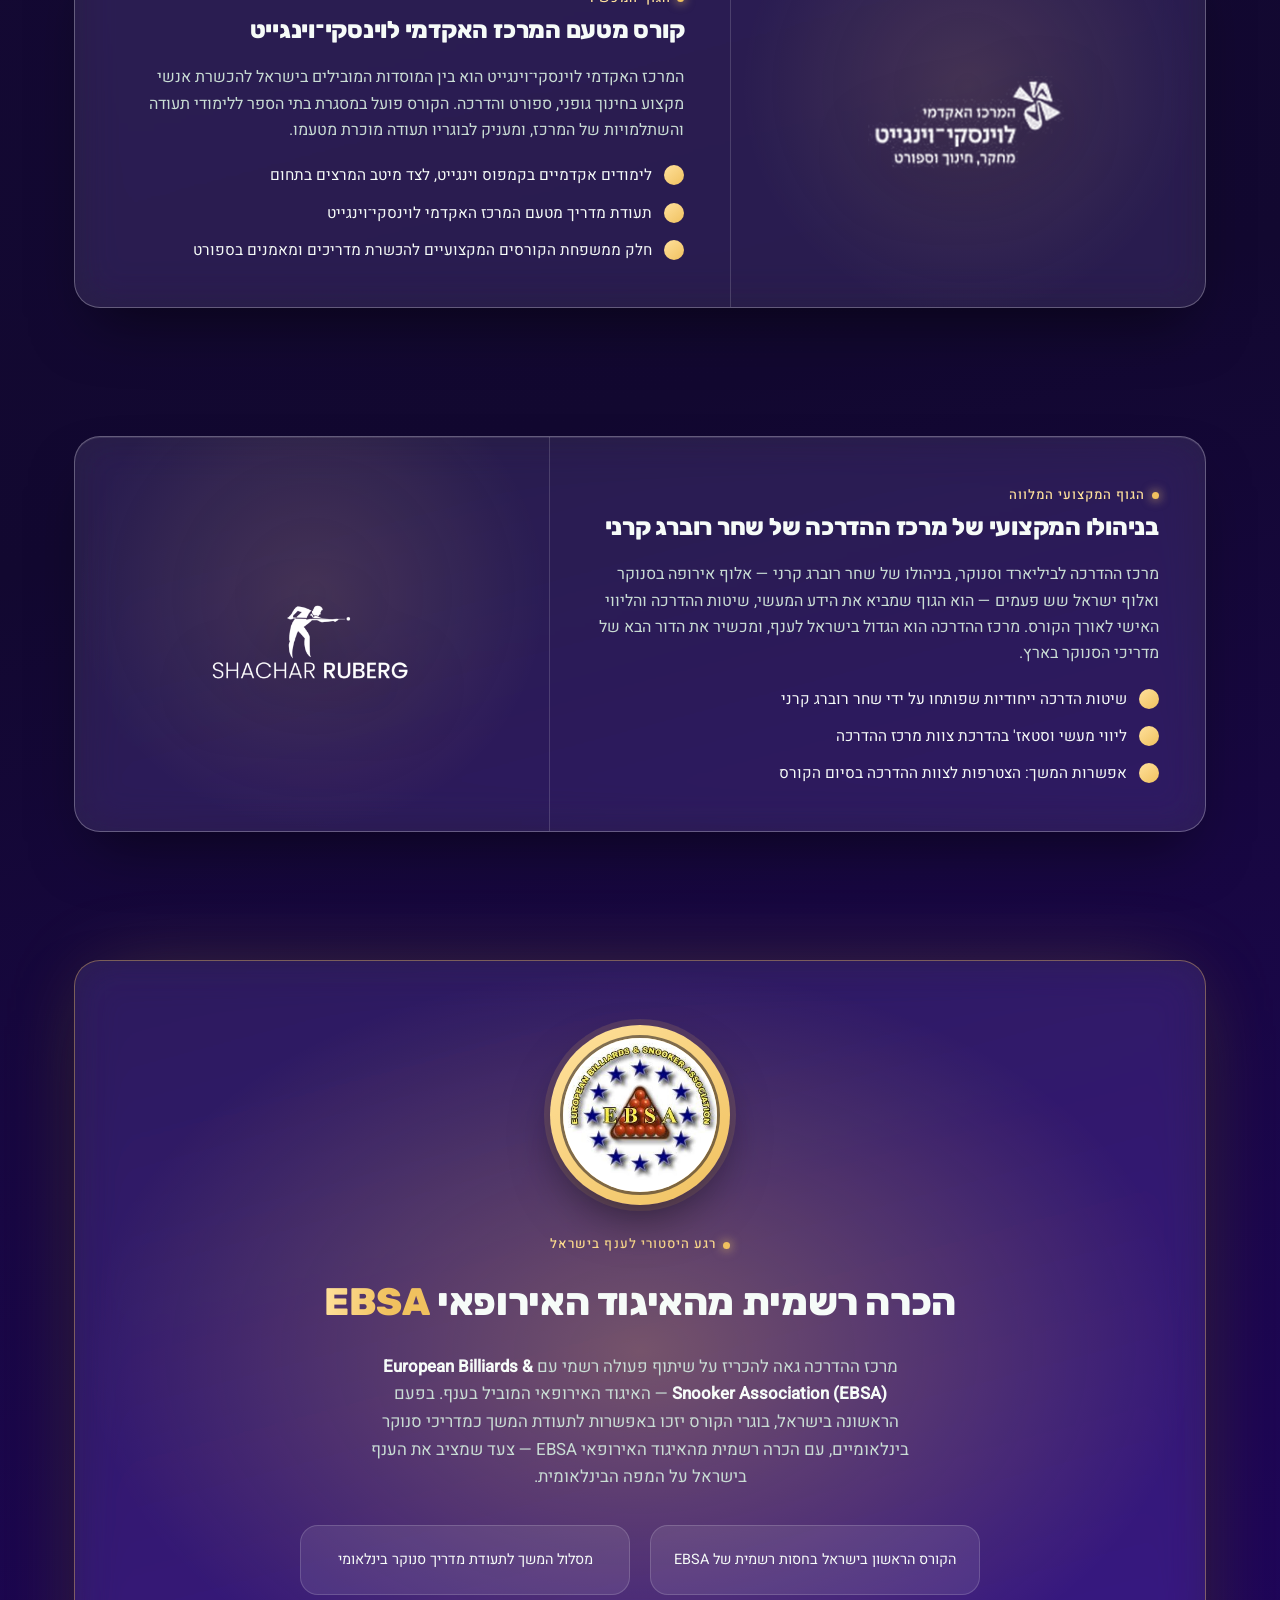
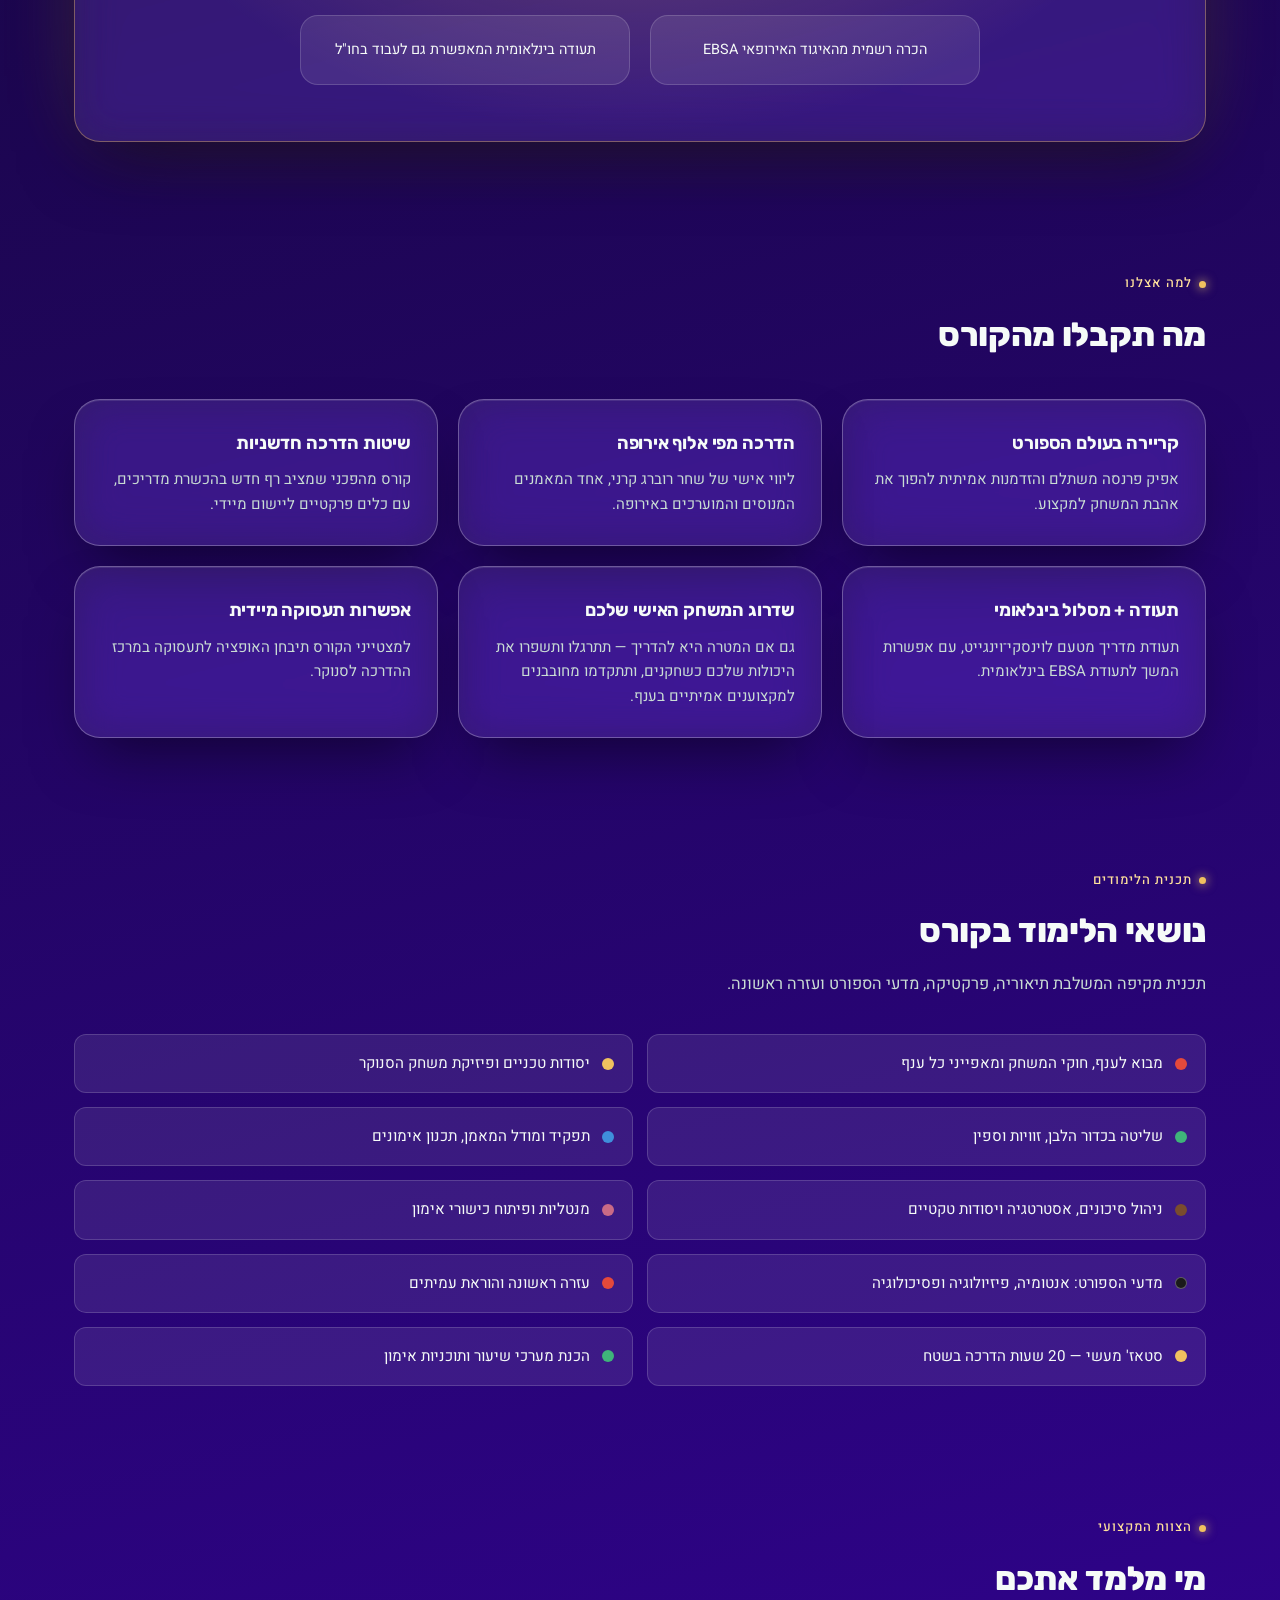
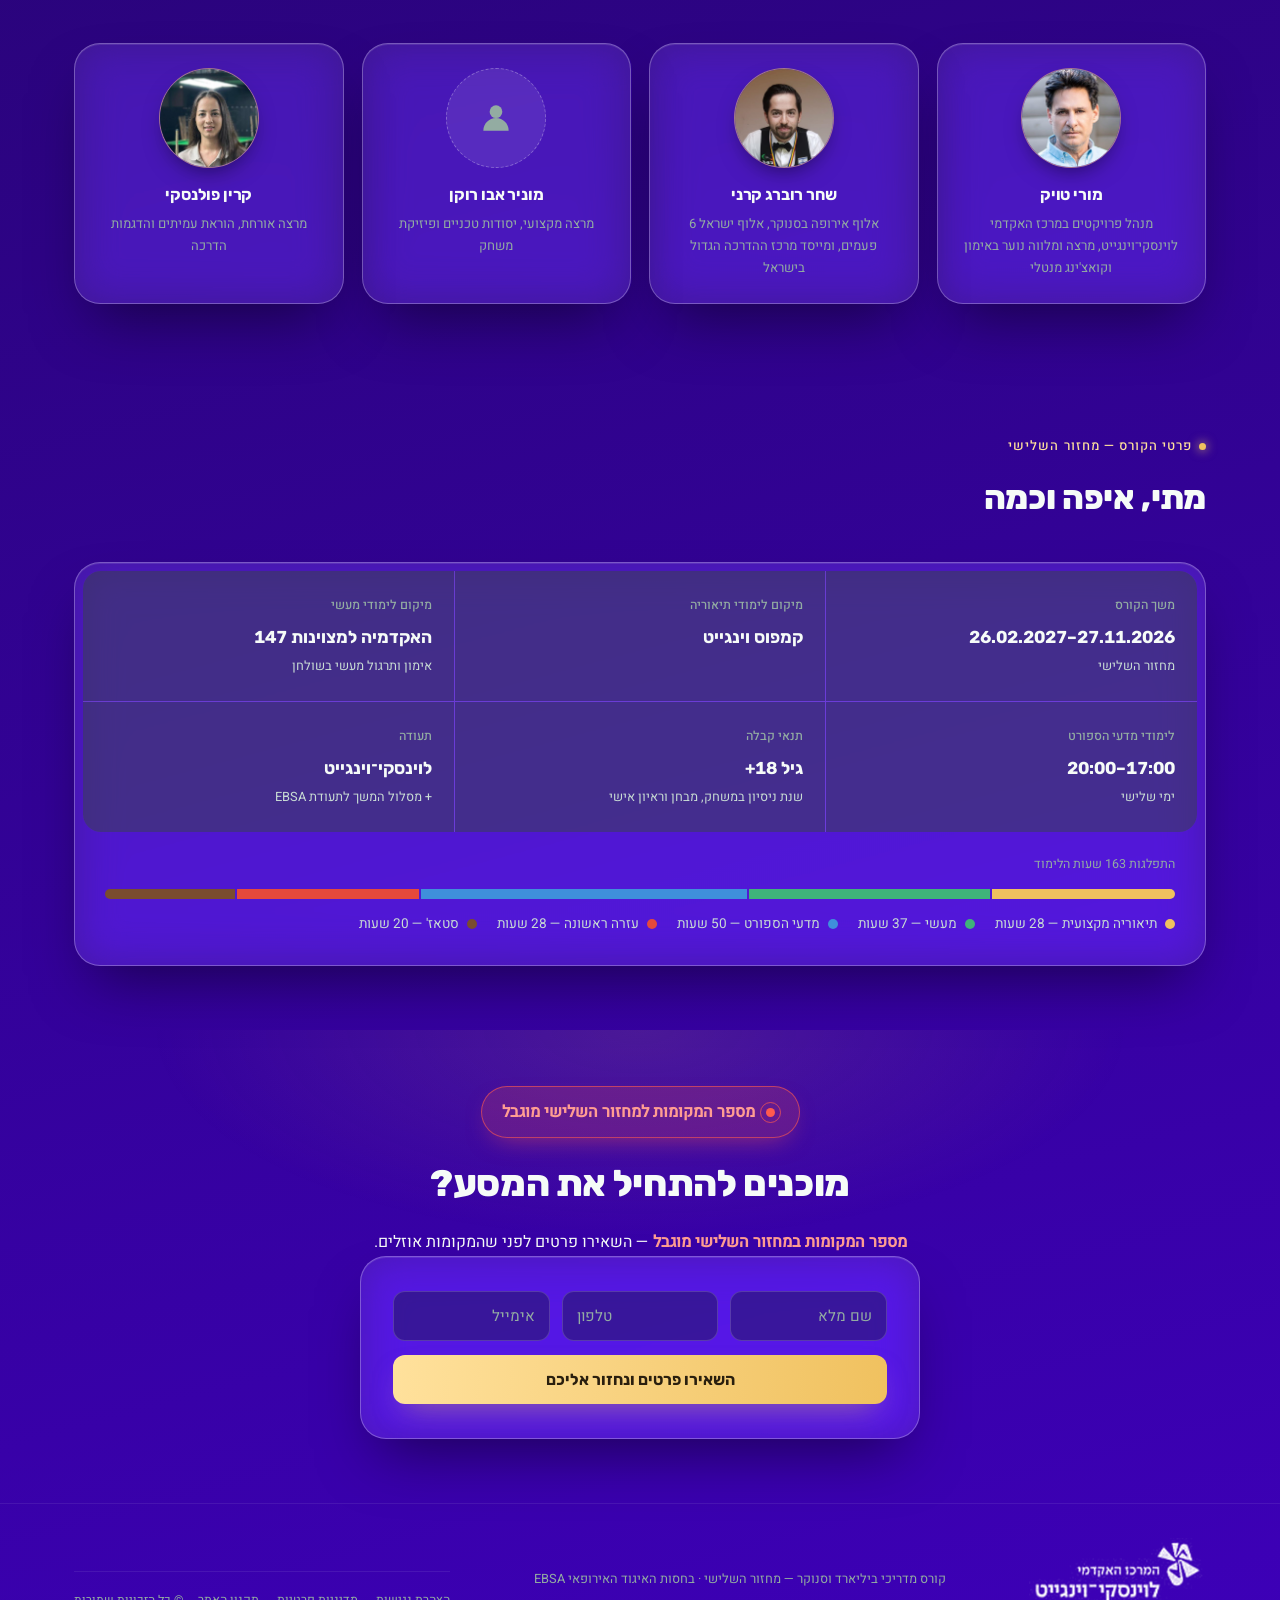
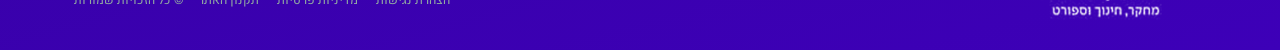
==== commit c2025838: "Swap Wingate logo to the new official mark (with 'מחקר, חינוך וספורט' tagline) everywhere it appears" ====
--- a/index.html
+++ b/index.html
@@ -274,7 +274,7 @@
   }
   .trust-float:nth-child(2){animation-delay:.5s;}
   .trust-float:nth-child(3){animation-delay:1s;}
-  .trust-float img{height:100%; width:auto; max-width:230px; object-fit:contain;}
+  .trust-float img{height:100%; width:auto; max-width:260px; object-fit:contain;}
   .trust-float--dark{
     background:var(--felt-950);
     border:1px solid var(--glass-border-soft);
@@ -682,7 +682,7 @@
 
 <header>
   <div class="wrap bar">
-    <div class="brand"><img class="header-logo" src="[data-uri]" alt="המרכז האקדמי לוינסקי-וינגייט"></div>
+    <div class="brand"><img class="header-logo" src="[data-uri]" alt="המרכז האקדמי לוינסקי-וינגייט"></div>
     <a class="header-cta" href="#lead-form">השאירו פרטים</a>
   </div>
 </header>
@@ -711,7 +711,7 @@
         <div class="trust-logos">
           <span class="trust-label">מי עומד מאחורי הקורס</span>
           <div class="trust-float-row">
-            <div class="trust-item"><span class="trust-float trust-float--dark"><img src="[data-uri]" alt="המרכז האקדמי לוינסקי-וינגייט"></span><span class="trust-caption">המרכז האקדמי</span></div>
+            <div class="trust-item"><span class="trust-float trust-float--dark"><img src="[data-uri]" alt="המרכז האקדמי לוינסקי-וינגייט"></span><span class="trust-caption">המרכז האקדמי</span></div>
             <div class="trust-item"><span class="trust-float trust-float--dark"><img src="[data-uri]" alt="שחר רוברג קרני"></span><span class="trust-caption">מרכז ההדרכה</span></div>
             <div class="trust-item"><span class="trust-float"><img src="[data-uri]" alt="לוגו EBSA"></span><span class="trust-caption">האיגוד האירופאי</span></div>
           </div>
@@ -817,7 +817,7 @@
     <div class="wrap">
       <div class="glass feature-panel reveal">
         <div class="logo-side">
-          <img src="[data-uri]" alt="לוגו המרכז האקדמי לוינסקי-וינגייט">
+          <img src="[data-uri]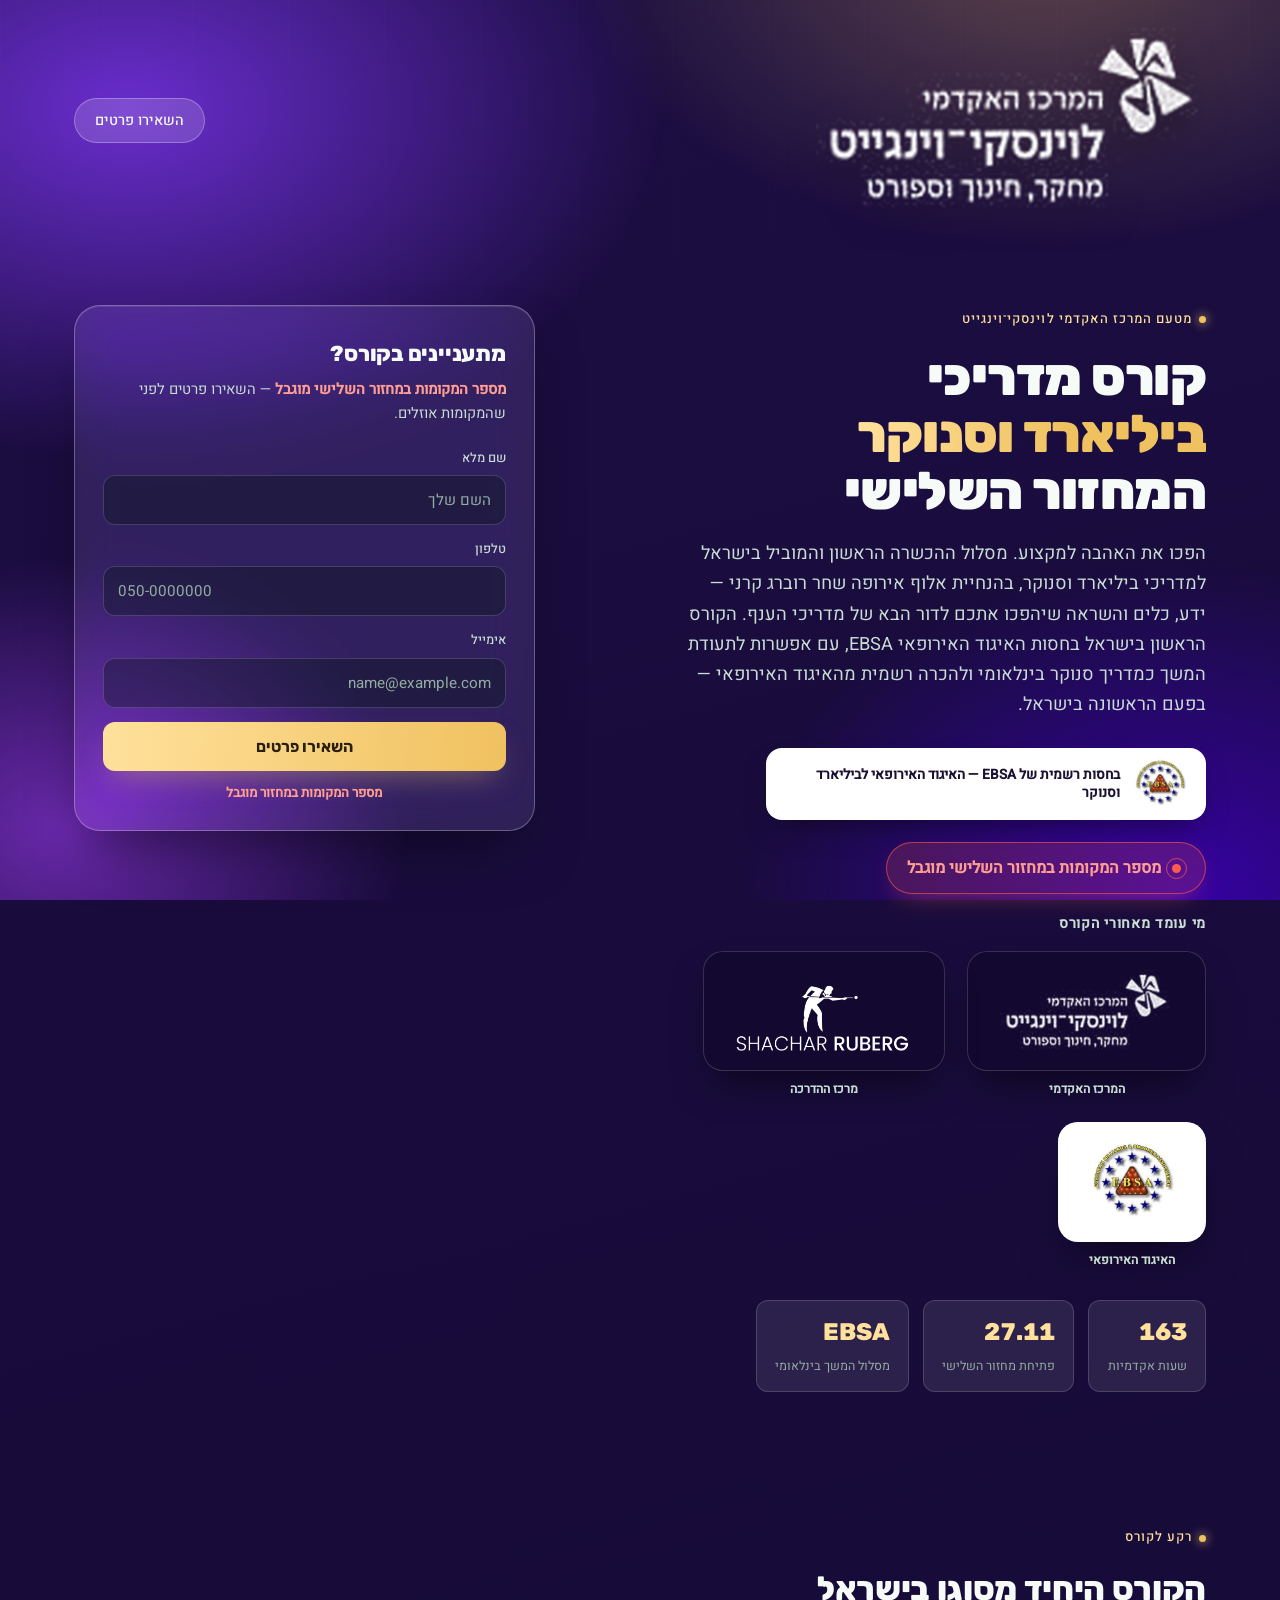
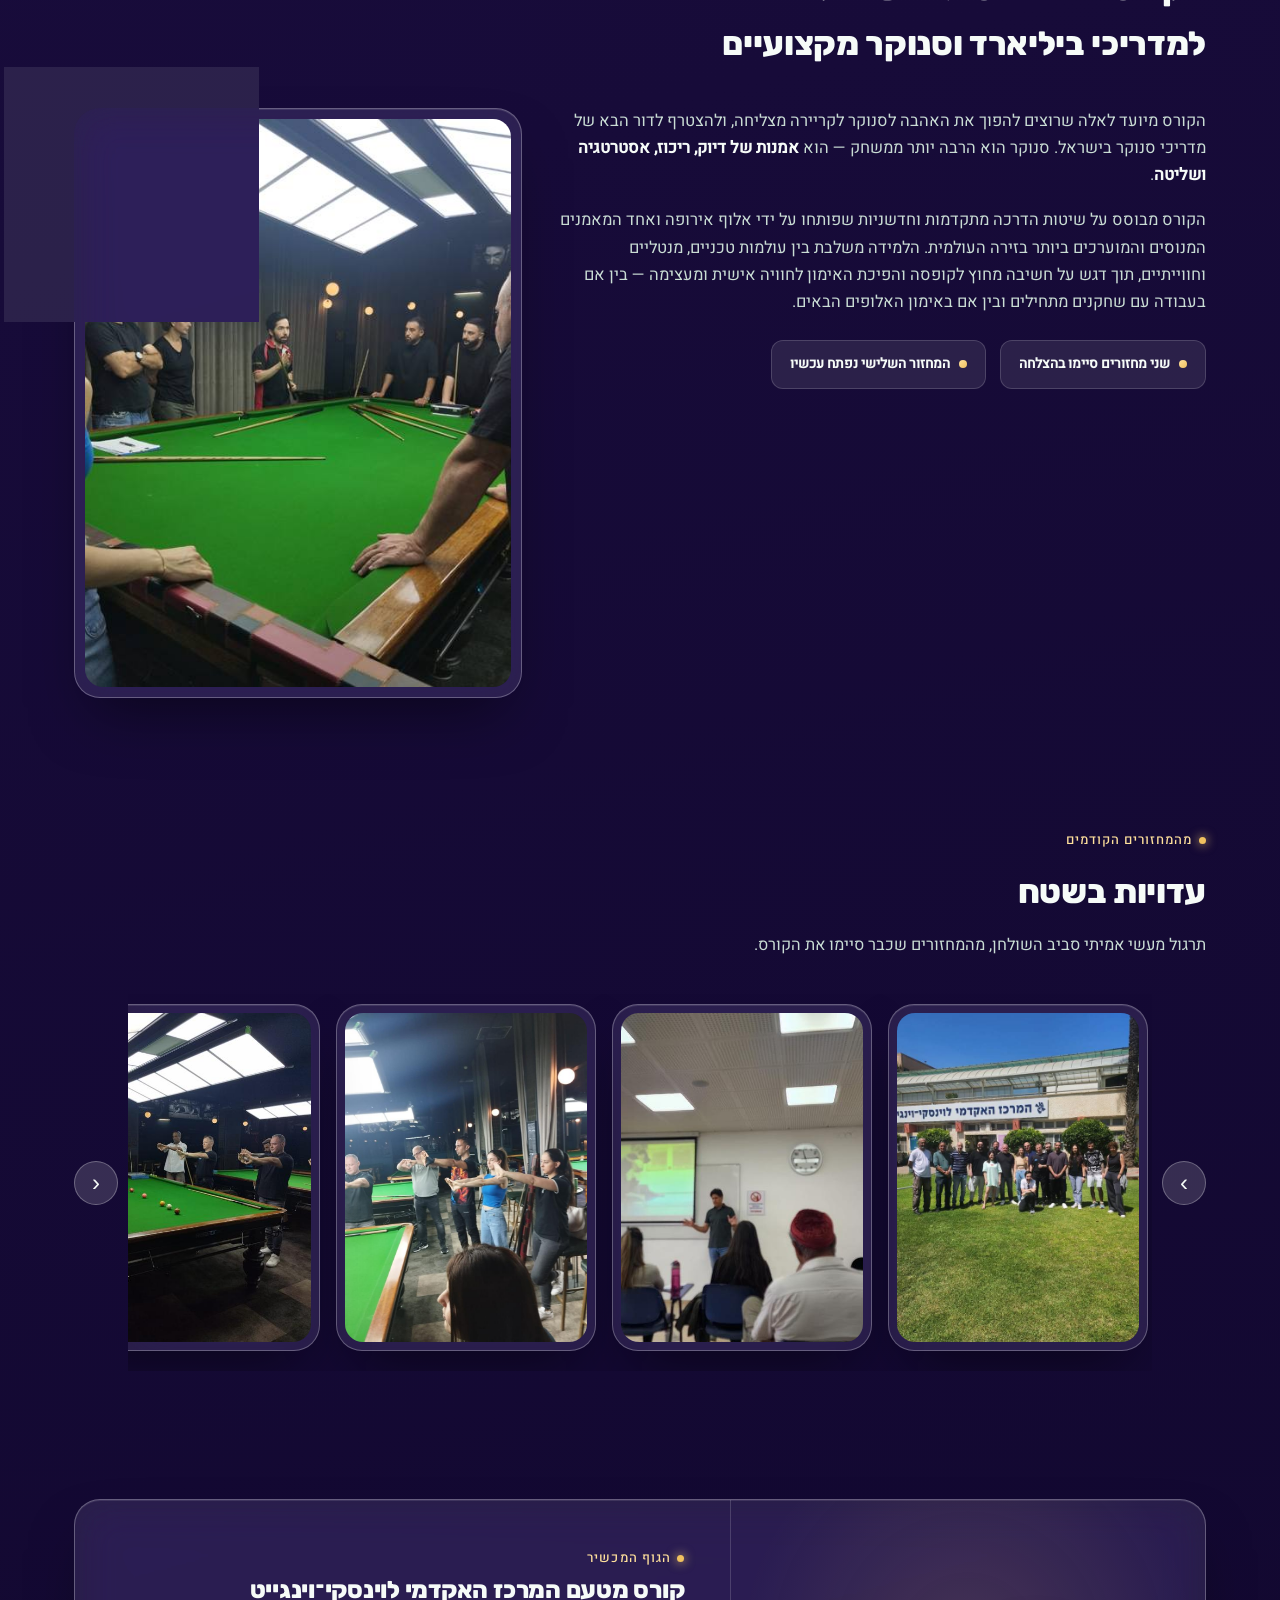
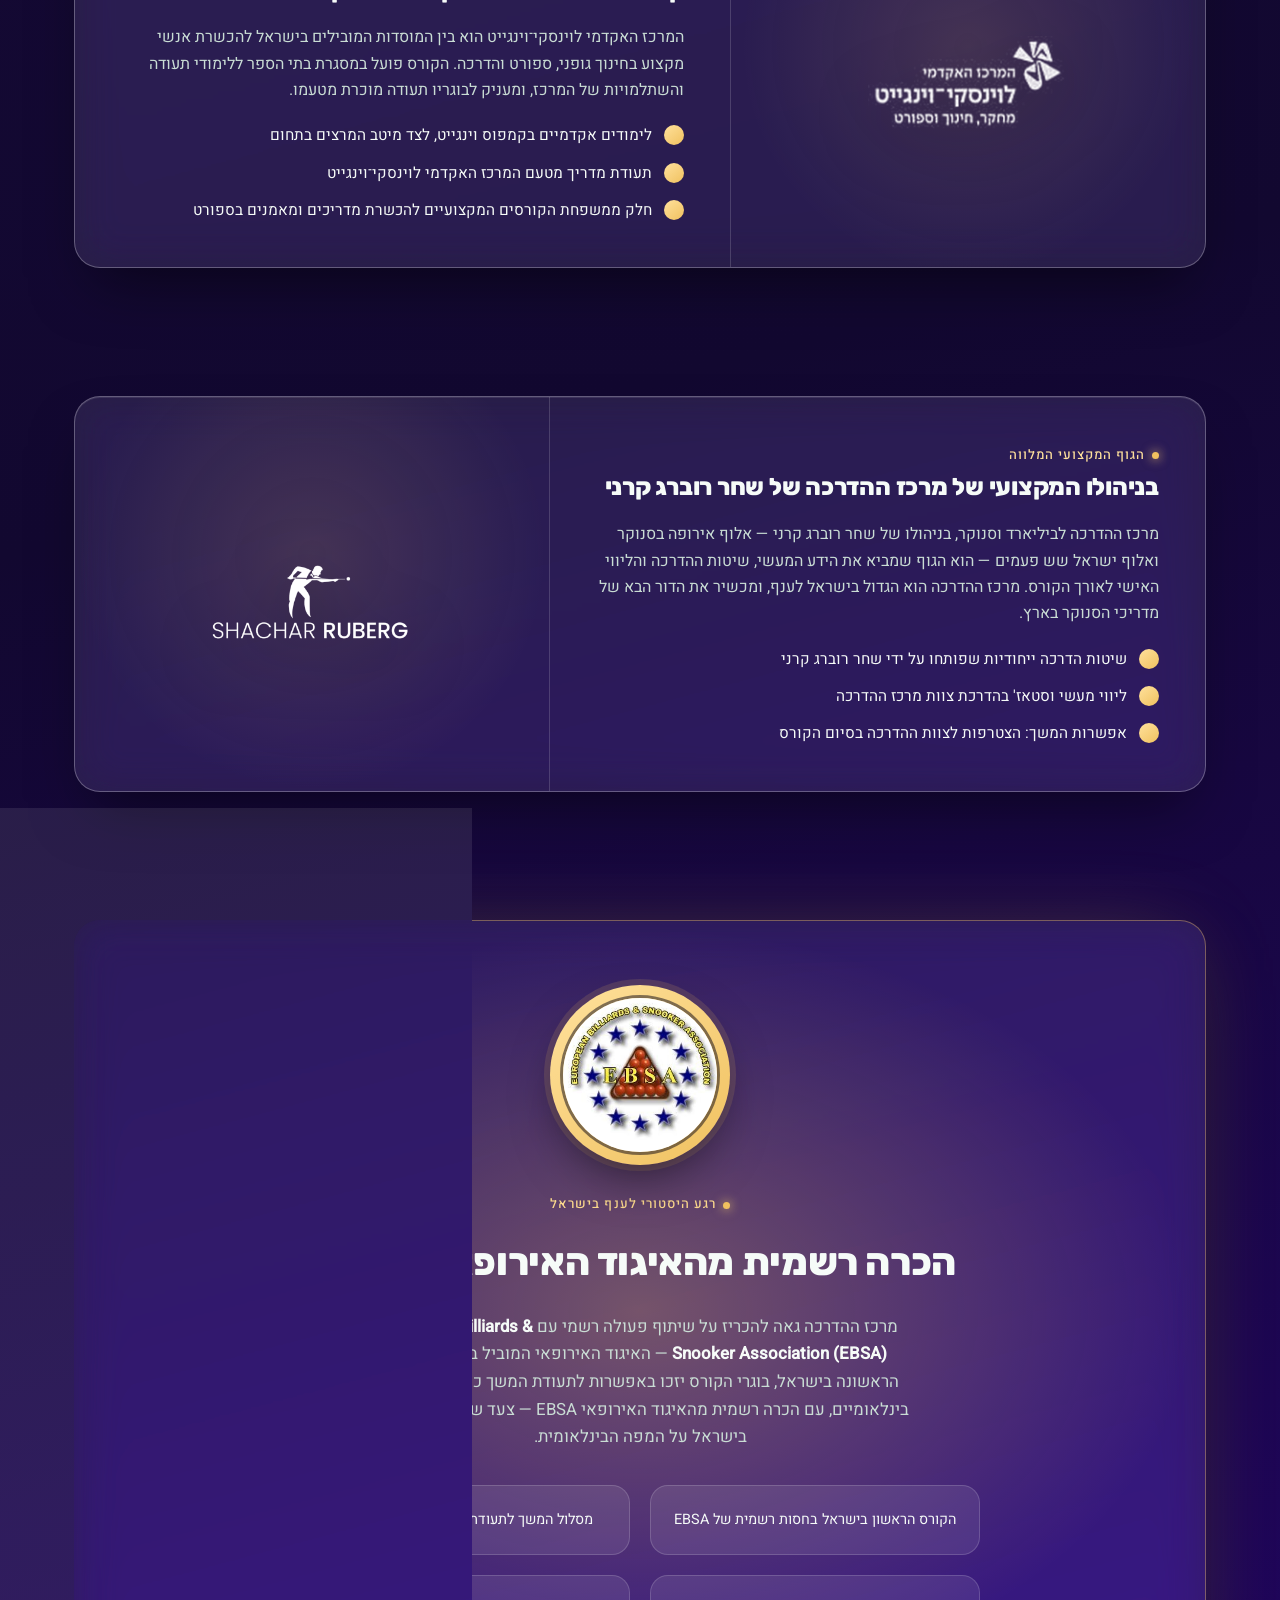
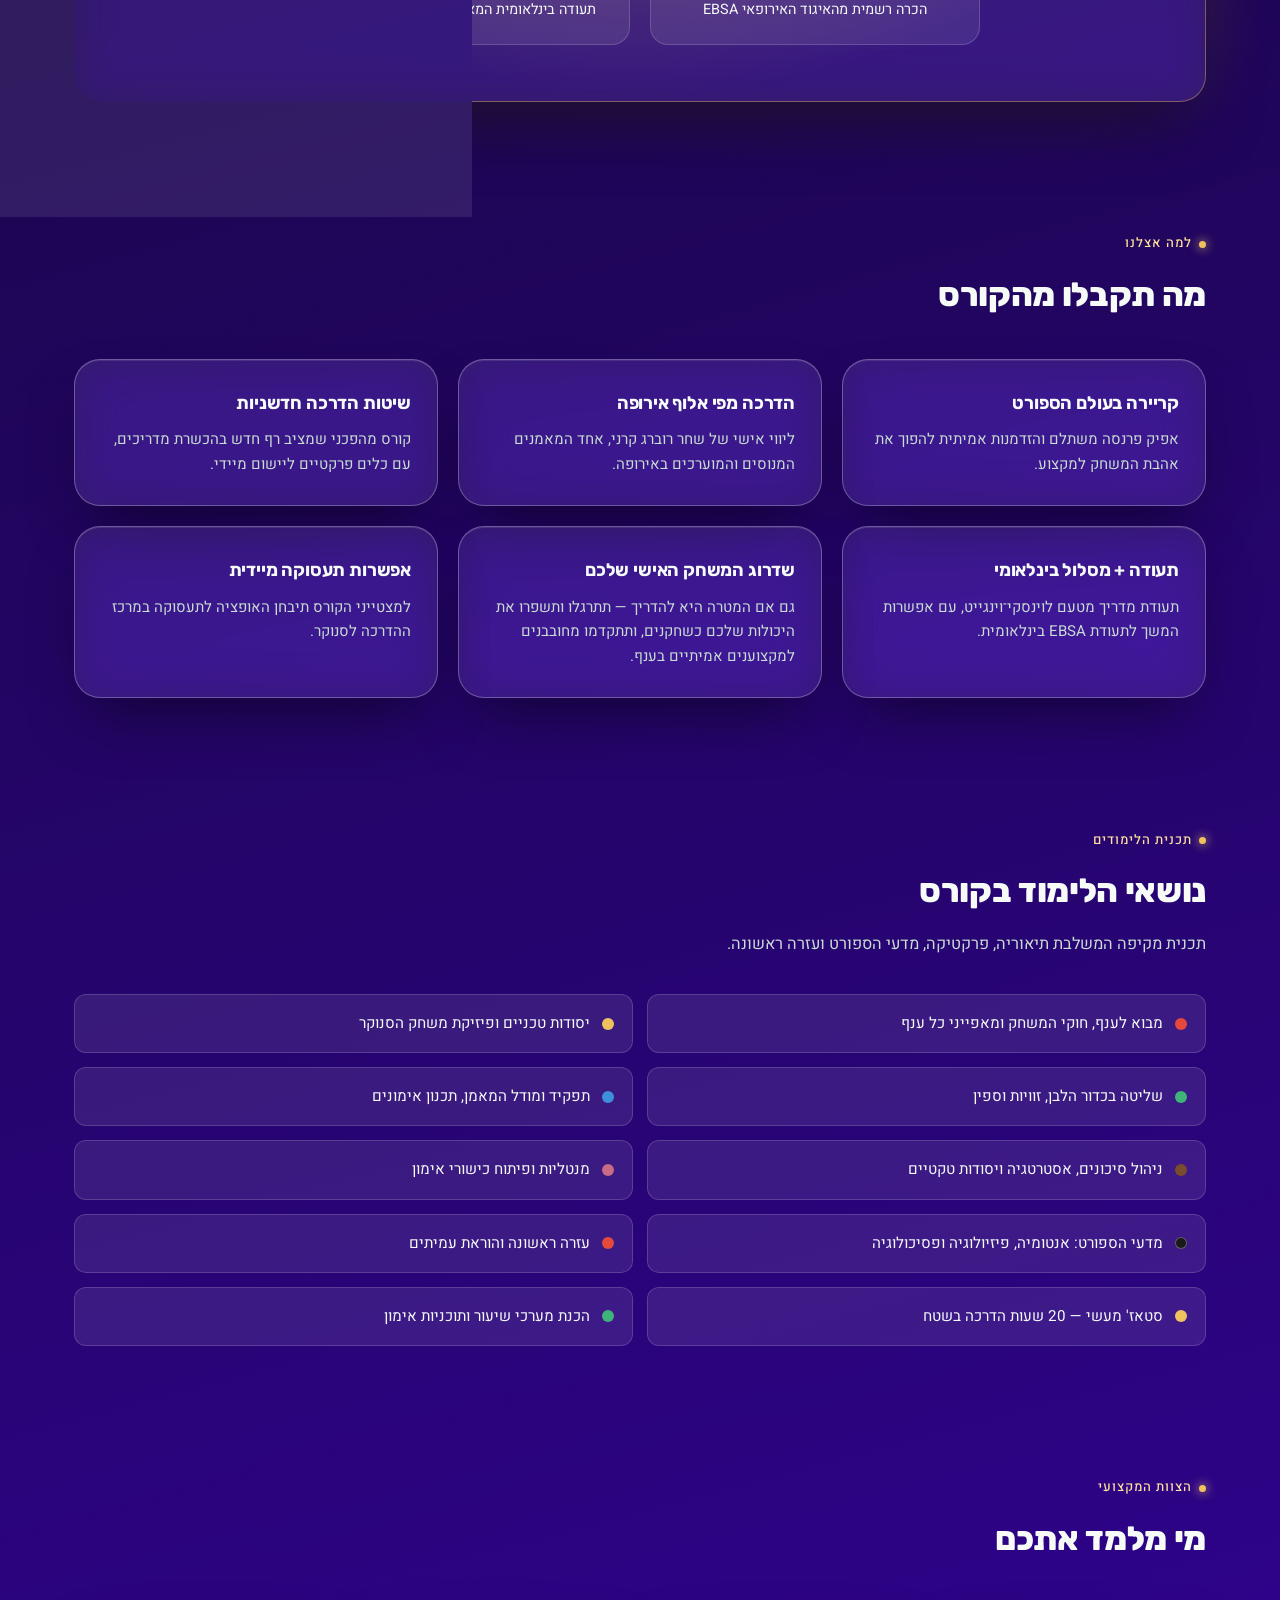
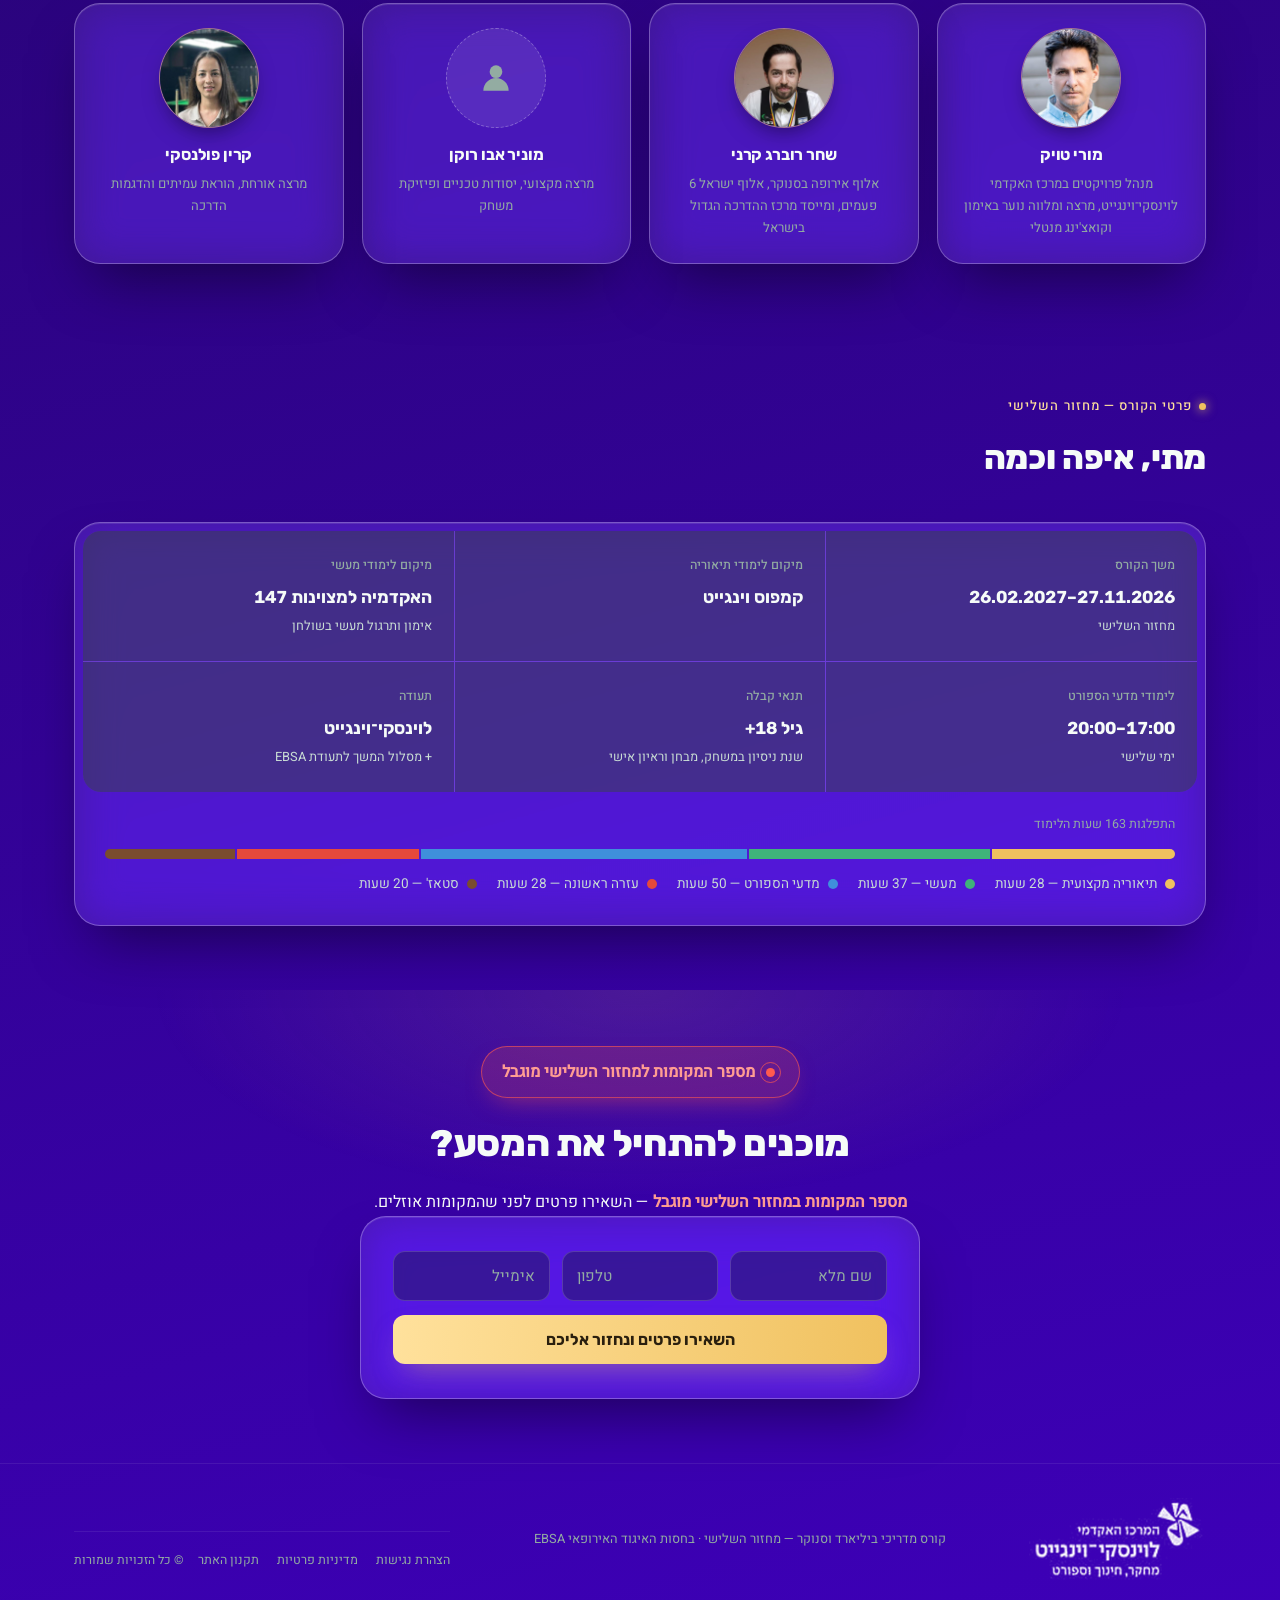
==== commit d895e367: "Shrink header logo a bit (225px to 185px desktop) Co-Authored-By: Claude Sonnet 5 <noreply@anthropic" ====
--- a/index.html
+++ b/index.html
@@ -174,7 +174,7 @@
     display:flex; align-items:center; gap:12px;
   }
   .header-logo{
-    height:225px; width:auto; max-width:600px; object-fit:contain; flex:none;
+    height:185px; width:auto; max-width:520px; object-fit:contain; flex:none;
     filter:drop-shadow(0 10px 20px rgba(0,0,0,.55));
   }
   .footer-logo{height:84px; width:auto;}
@@ -642,7 +642,7 @@
 
   /* ================= RESPONSIVE ================= */
   @media (max-width:900px){
-    .header-logo{height:155px;}
+    .header-logo{height:130px;}
     .hero-grid{grid-template-columns:1fr;}
     .lead-card{position:static;}
     .ebsa-achievements{grid-template-columns:1fr;}
@@ -669,7 +669,7 @@
     .feature-panel .text-side{padding:30px 24px;}
     .trust-float{height:78px; padding:12px 20px; border-radius:14px;}
     .trust-float img{max-width:150px;}
-    .header-logo{height:100px;}
+    .header-logo{height:82px;}
     .carousel-arrow{display:none;}
     .carousel-slide{width:min(220px, 68vw);}
   }
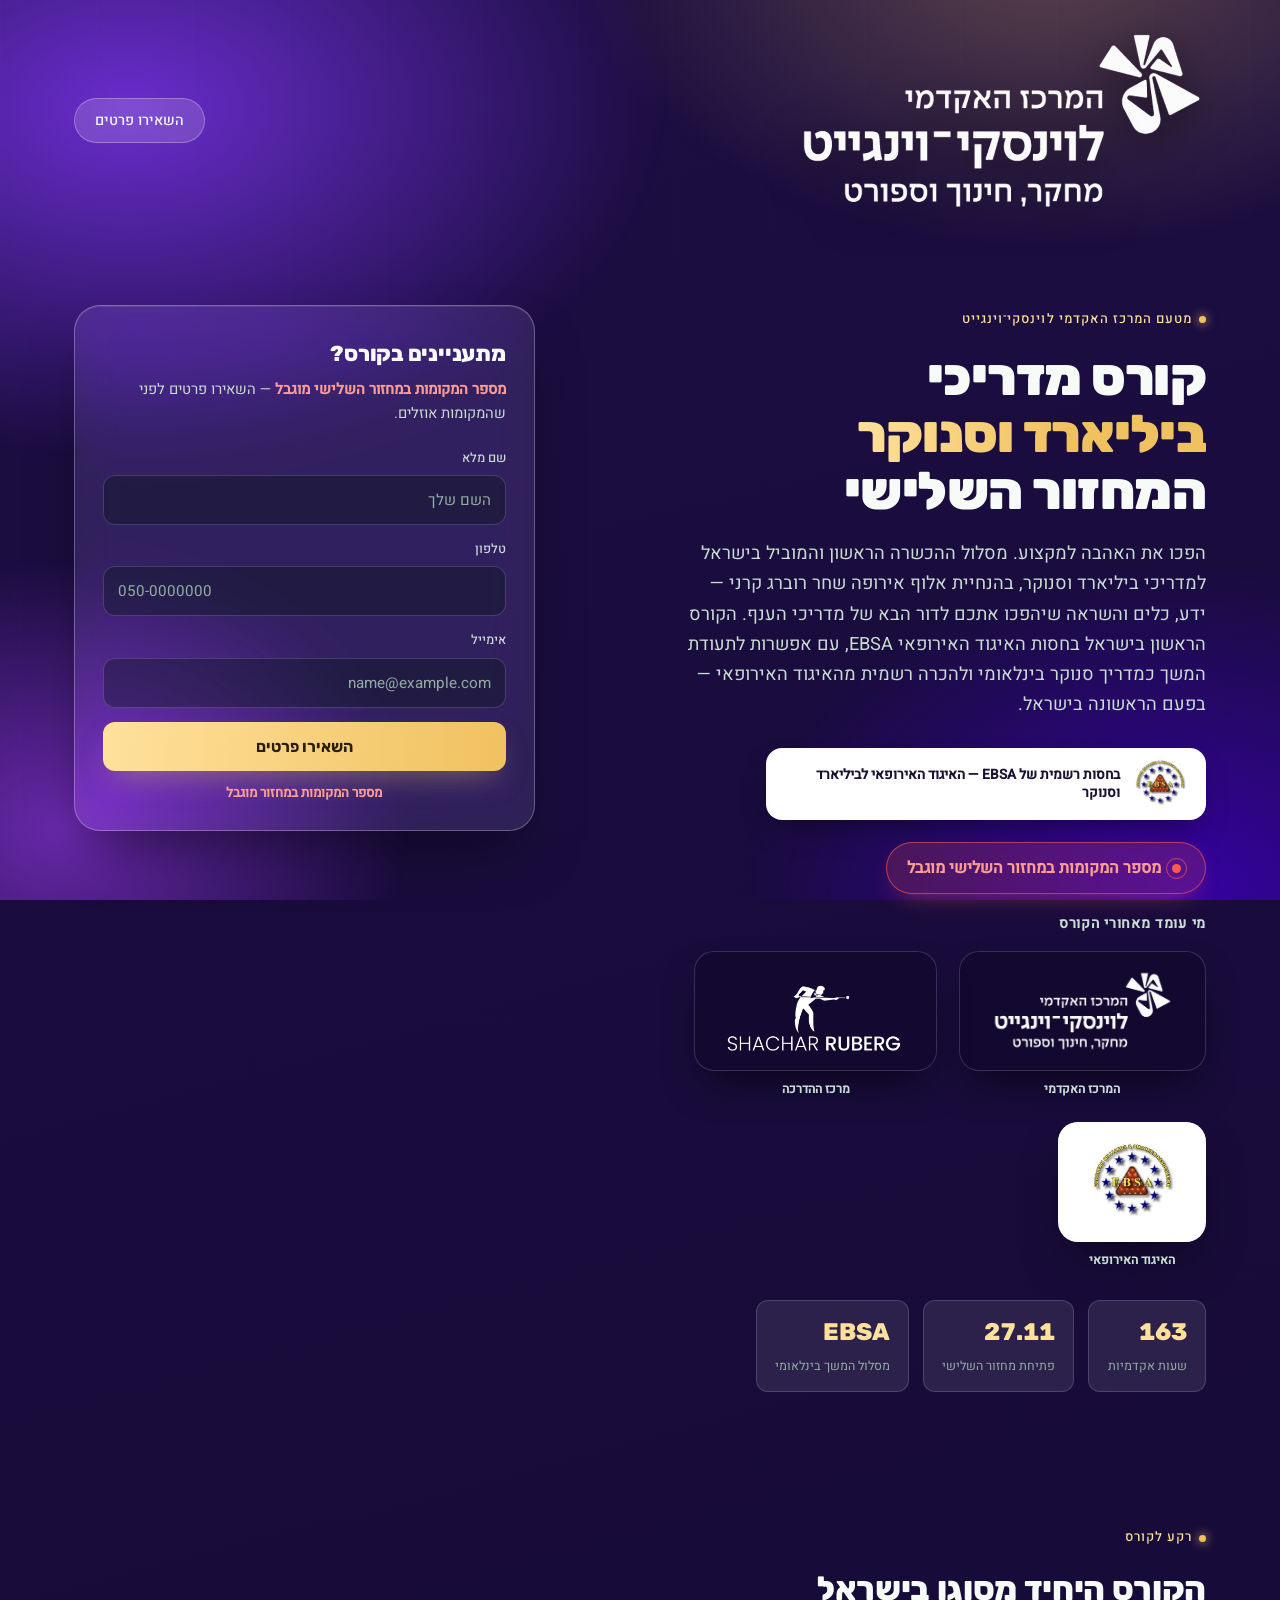
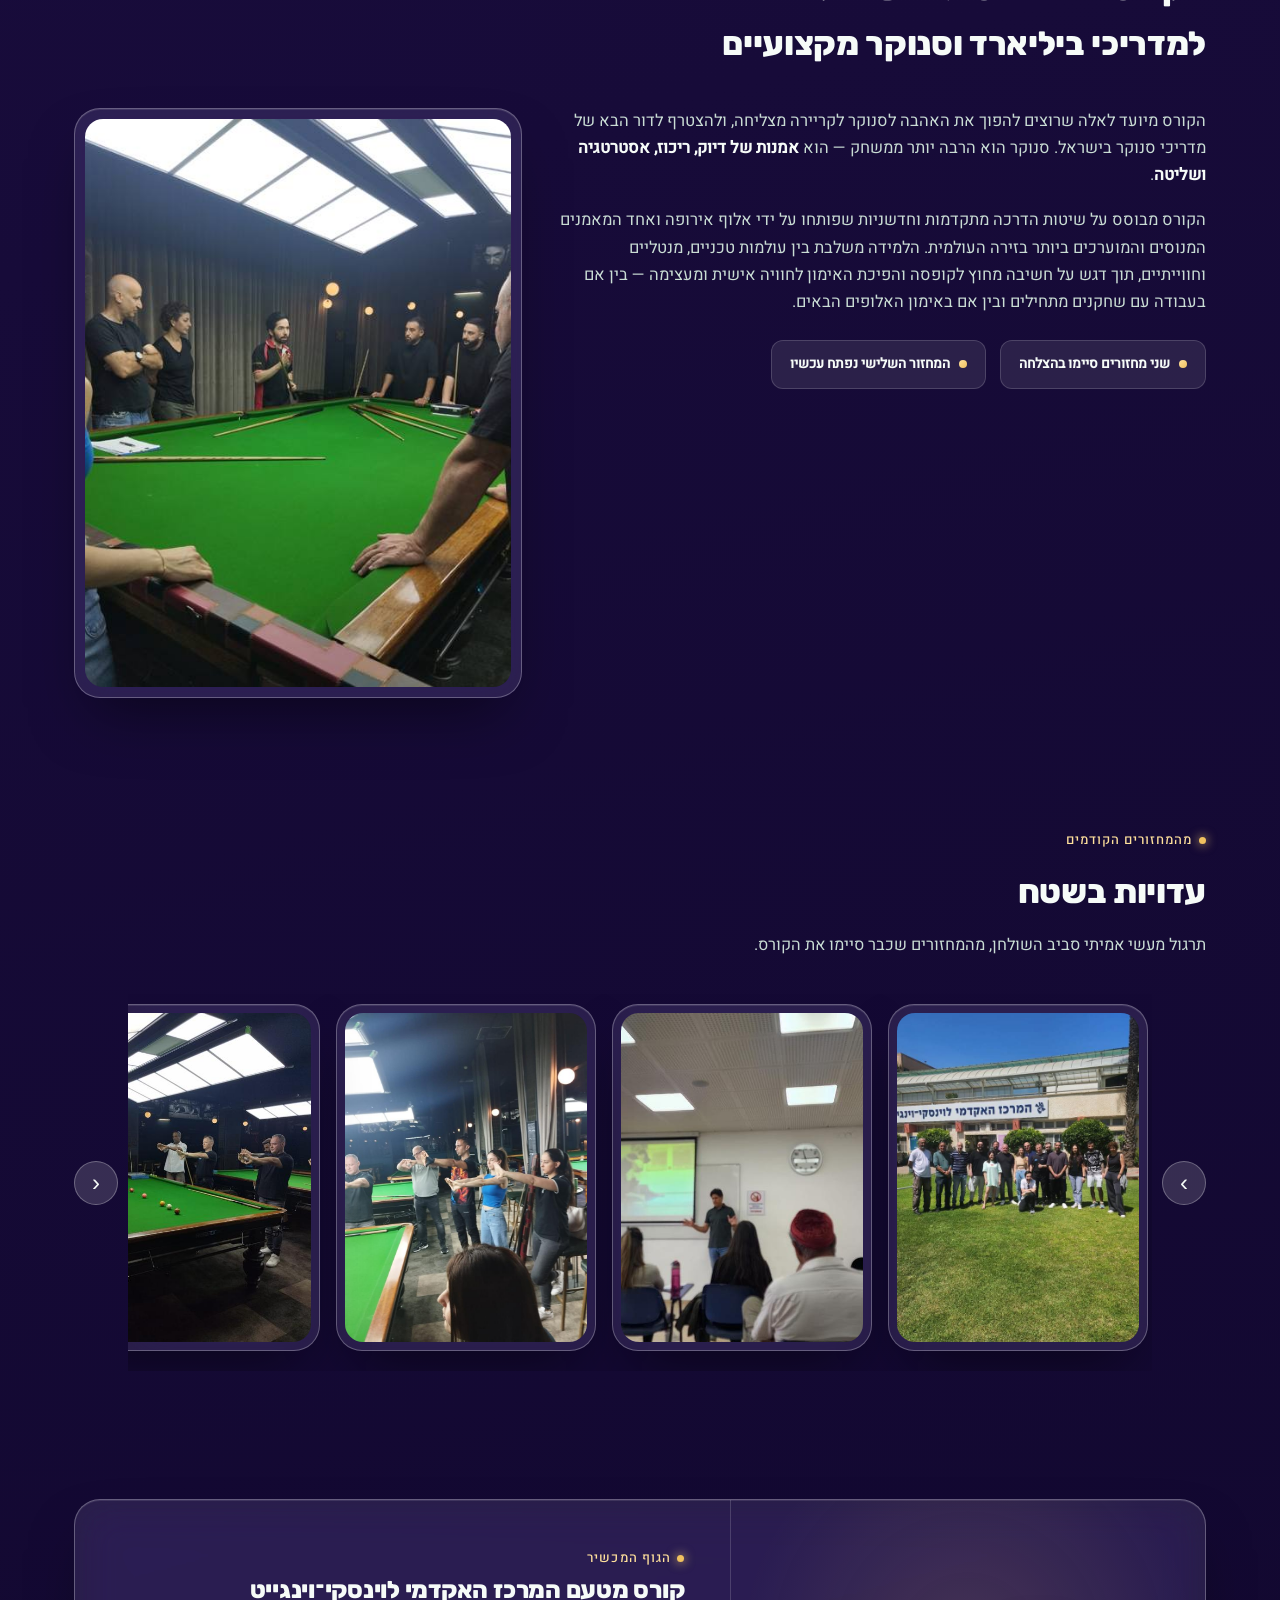
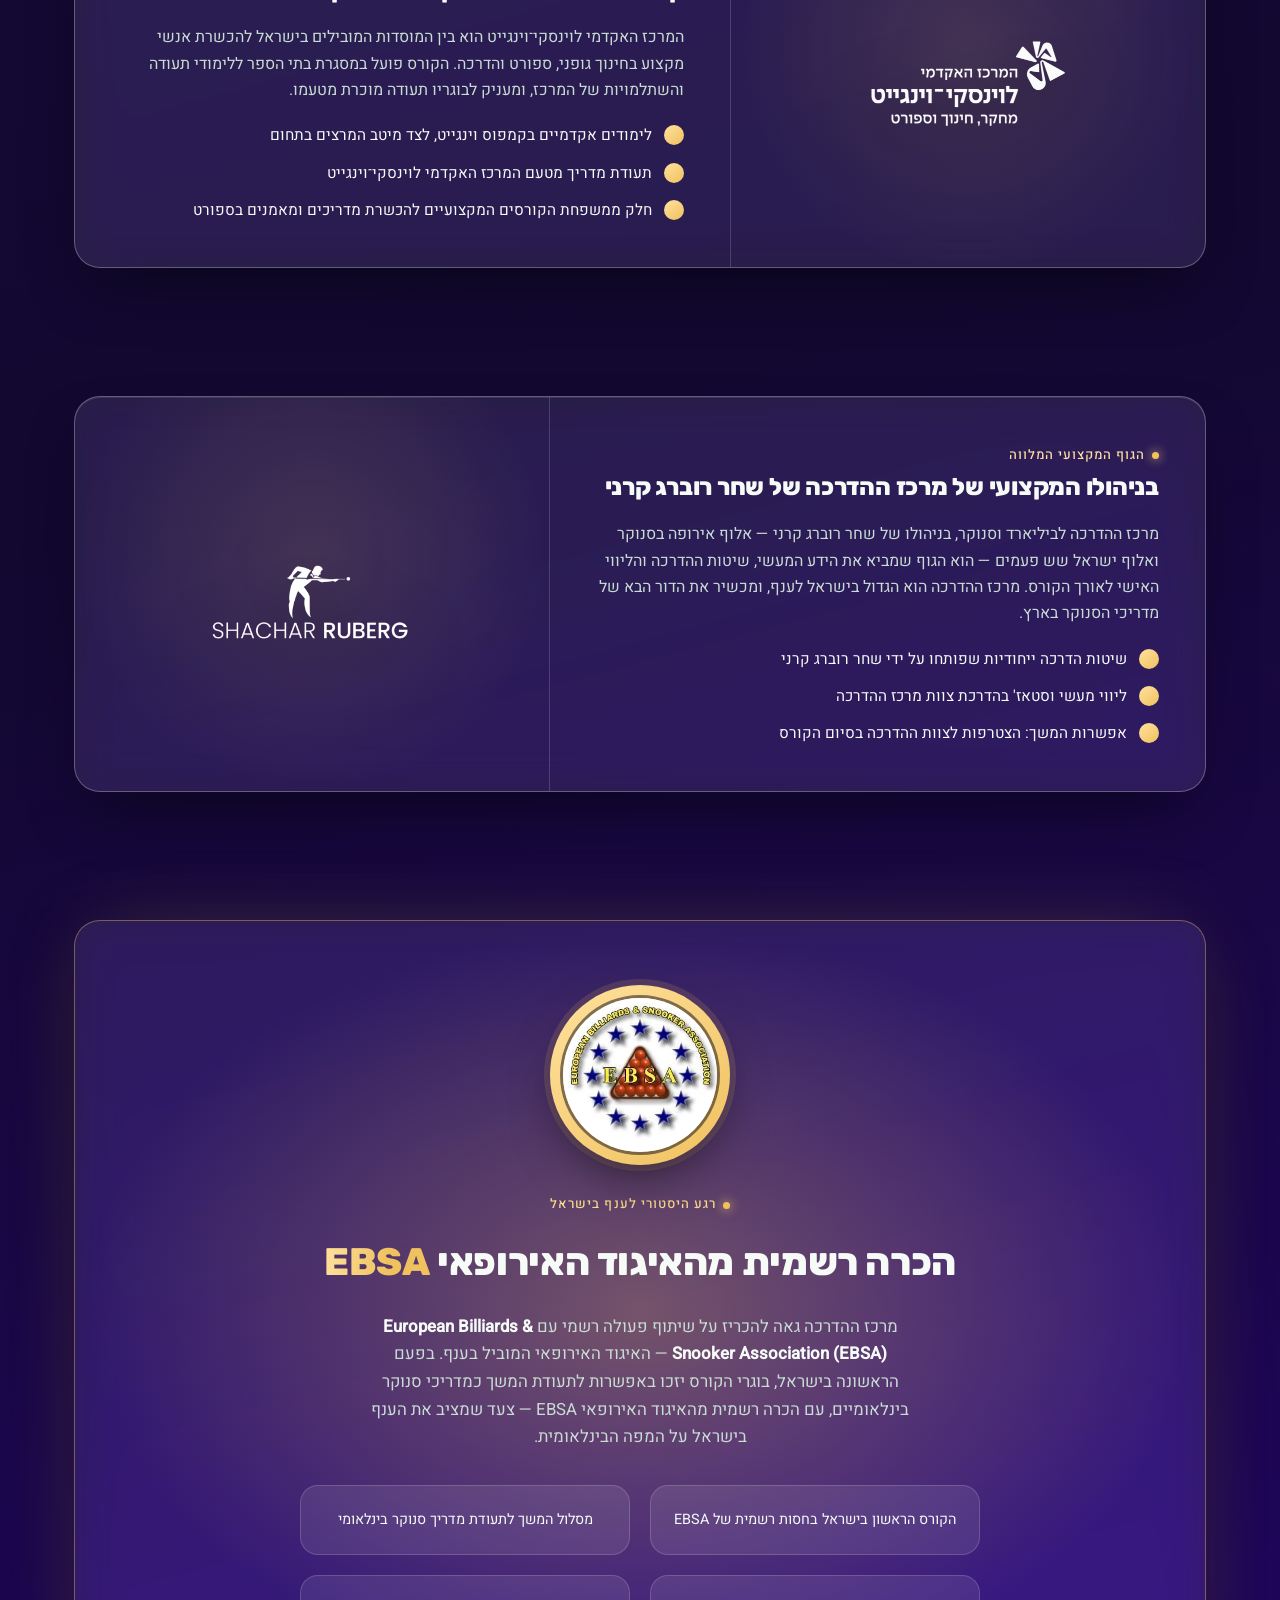
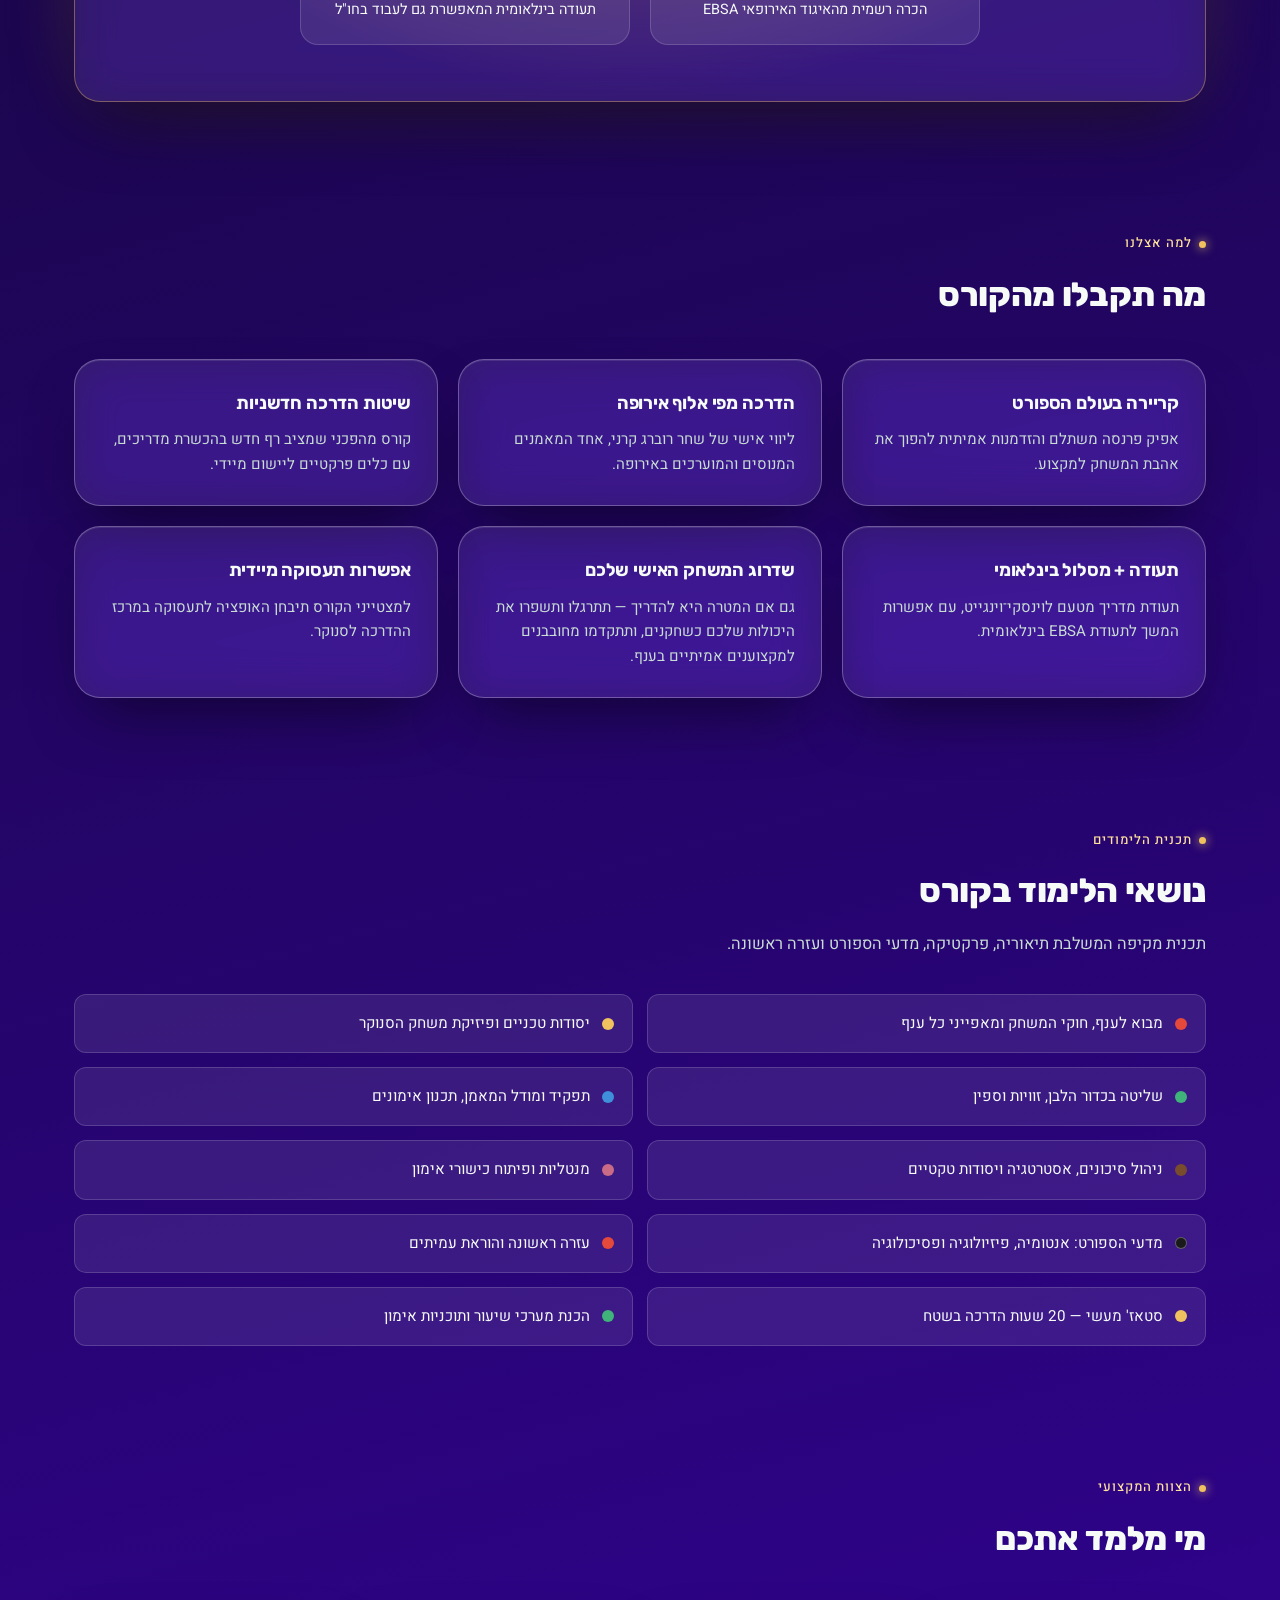
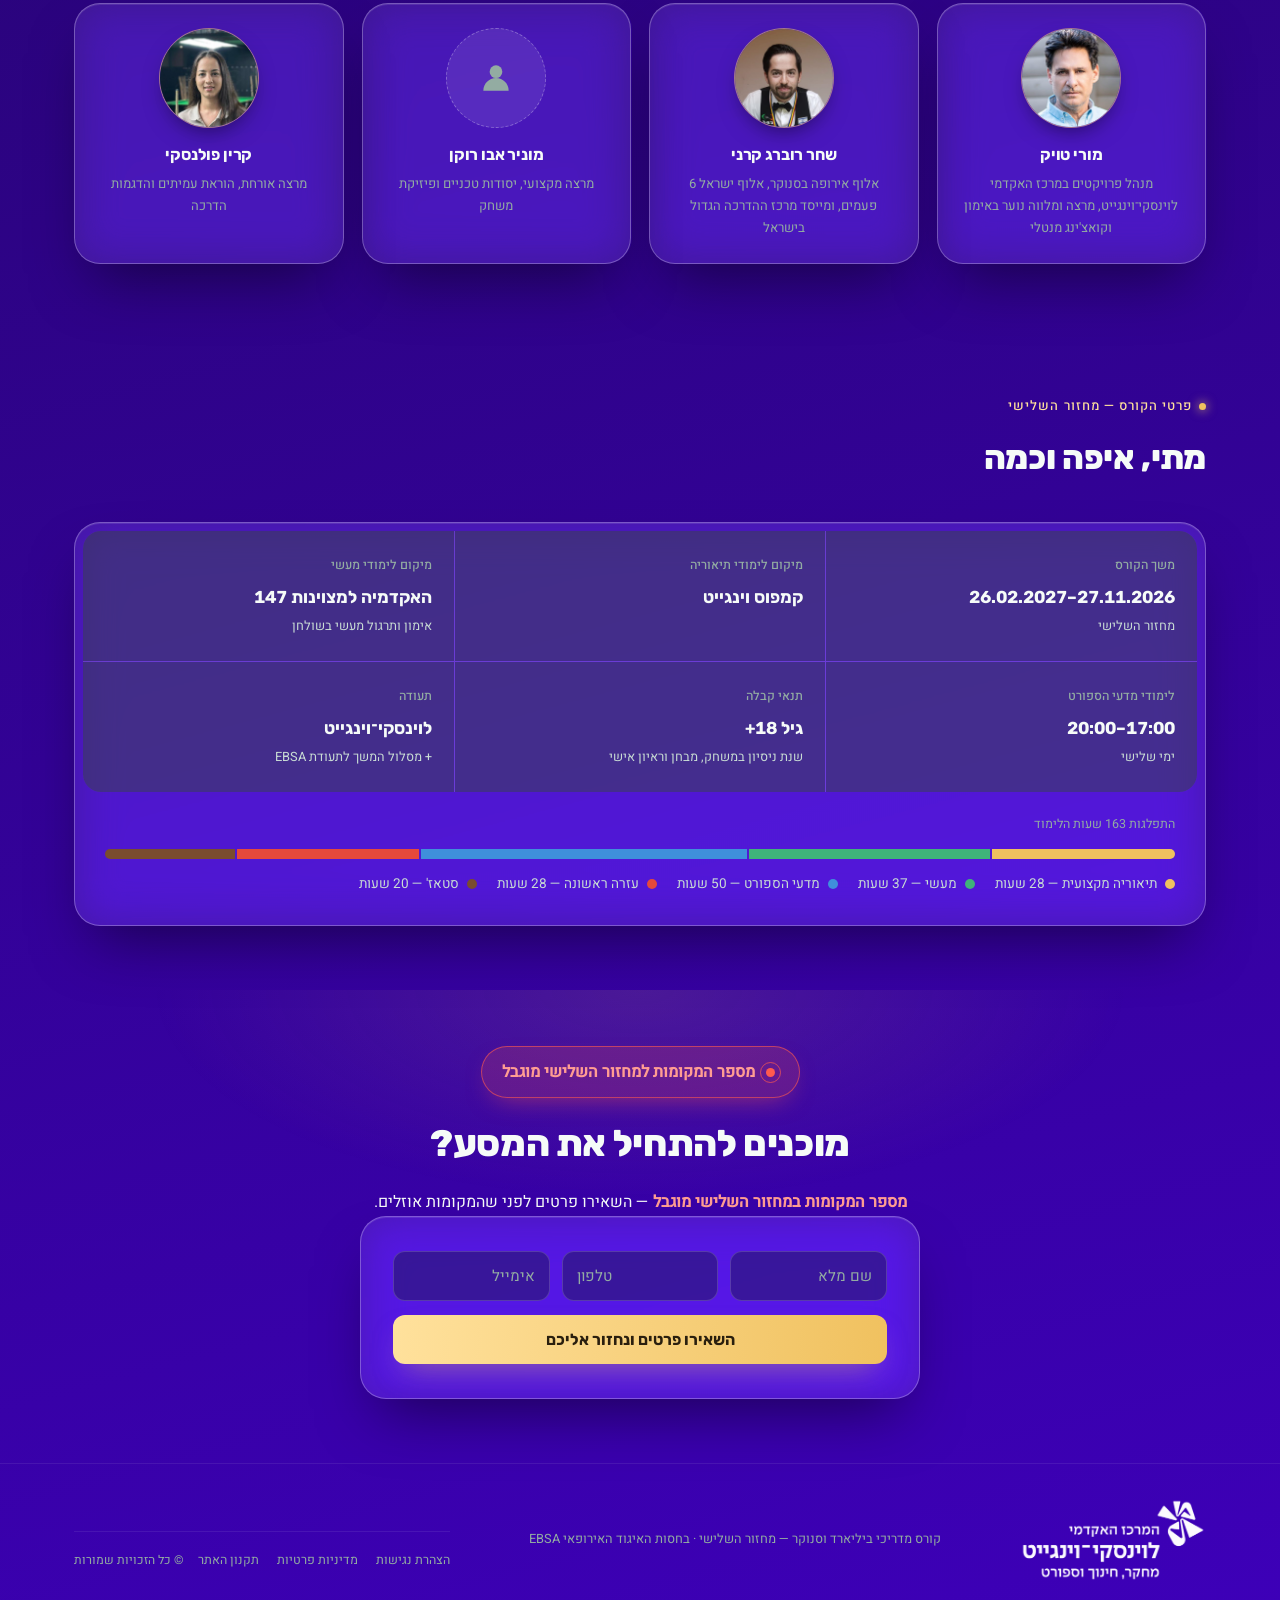
==== commit 46ca2c14: "Swap Wingate logo for the higher-resolution version everywhere Co-Authored-By: Claude Sonnet 5 <nore" ====
--- a/index.html
+++ b/index.html
@@ -682,7 +682,7 @@
 
 <header>
   <div class="wrap bar">
-    <div class="brand"><img class="header-logo" src="[data-uri]" alt="המרכז האקדמי לוינסקי-וינגייט"></div>
+    <div class="brand"><img class="header-logo" src="[data-uri]" alt="המרכז האקדמי לוינסקי-וינגייט"></div>
     <a class="header-cta" href="#lead-form">השאירו פרטים</a>
   </div>
 </header>
@@ -711,7 +711,7 @@
         <div class="trust-logos">
           <span class="trust-label">מי עומד מאחורי הקורס</span>
           <div class="trust-float-row">
-            <div class="trust-item"><span class="trust-float trust-float--dark"><img src="[data-uri]" alt="המרכז האקדמי לוינסקי-וינגייט"></span><span class="trust-caption">המרכז האקדמי</span></div>
+            <div class="trust-item"><span class="trust-float trust-float--dark"><img src="[data-uri]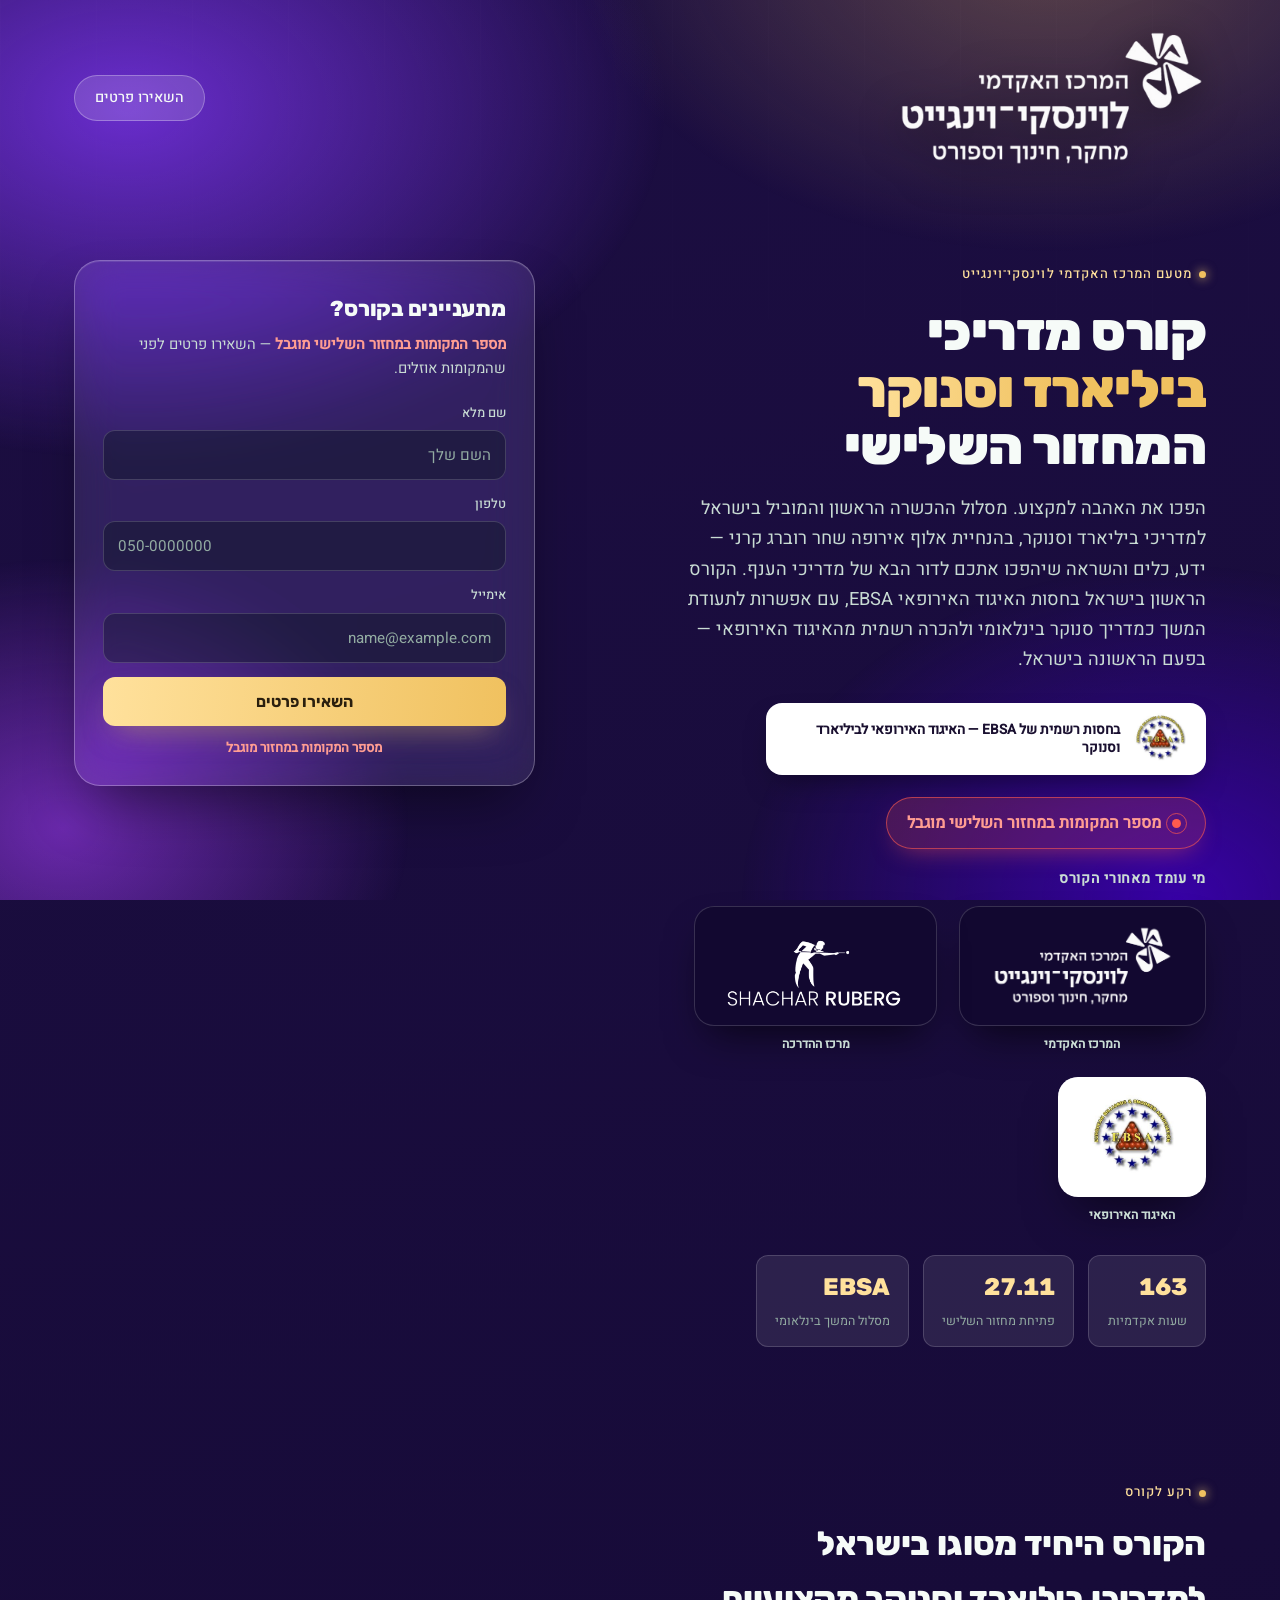
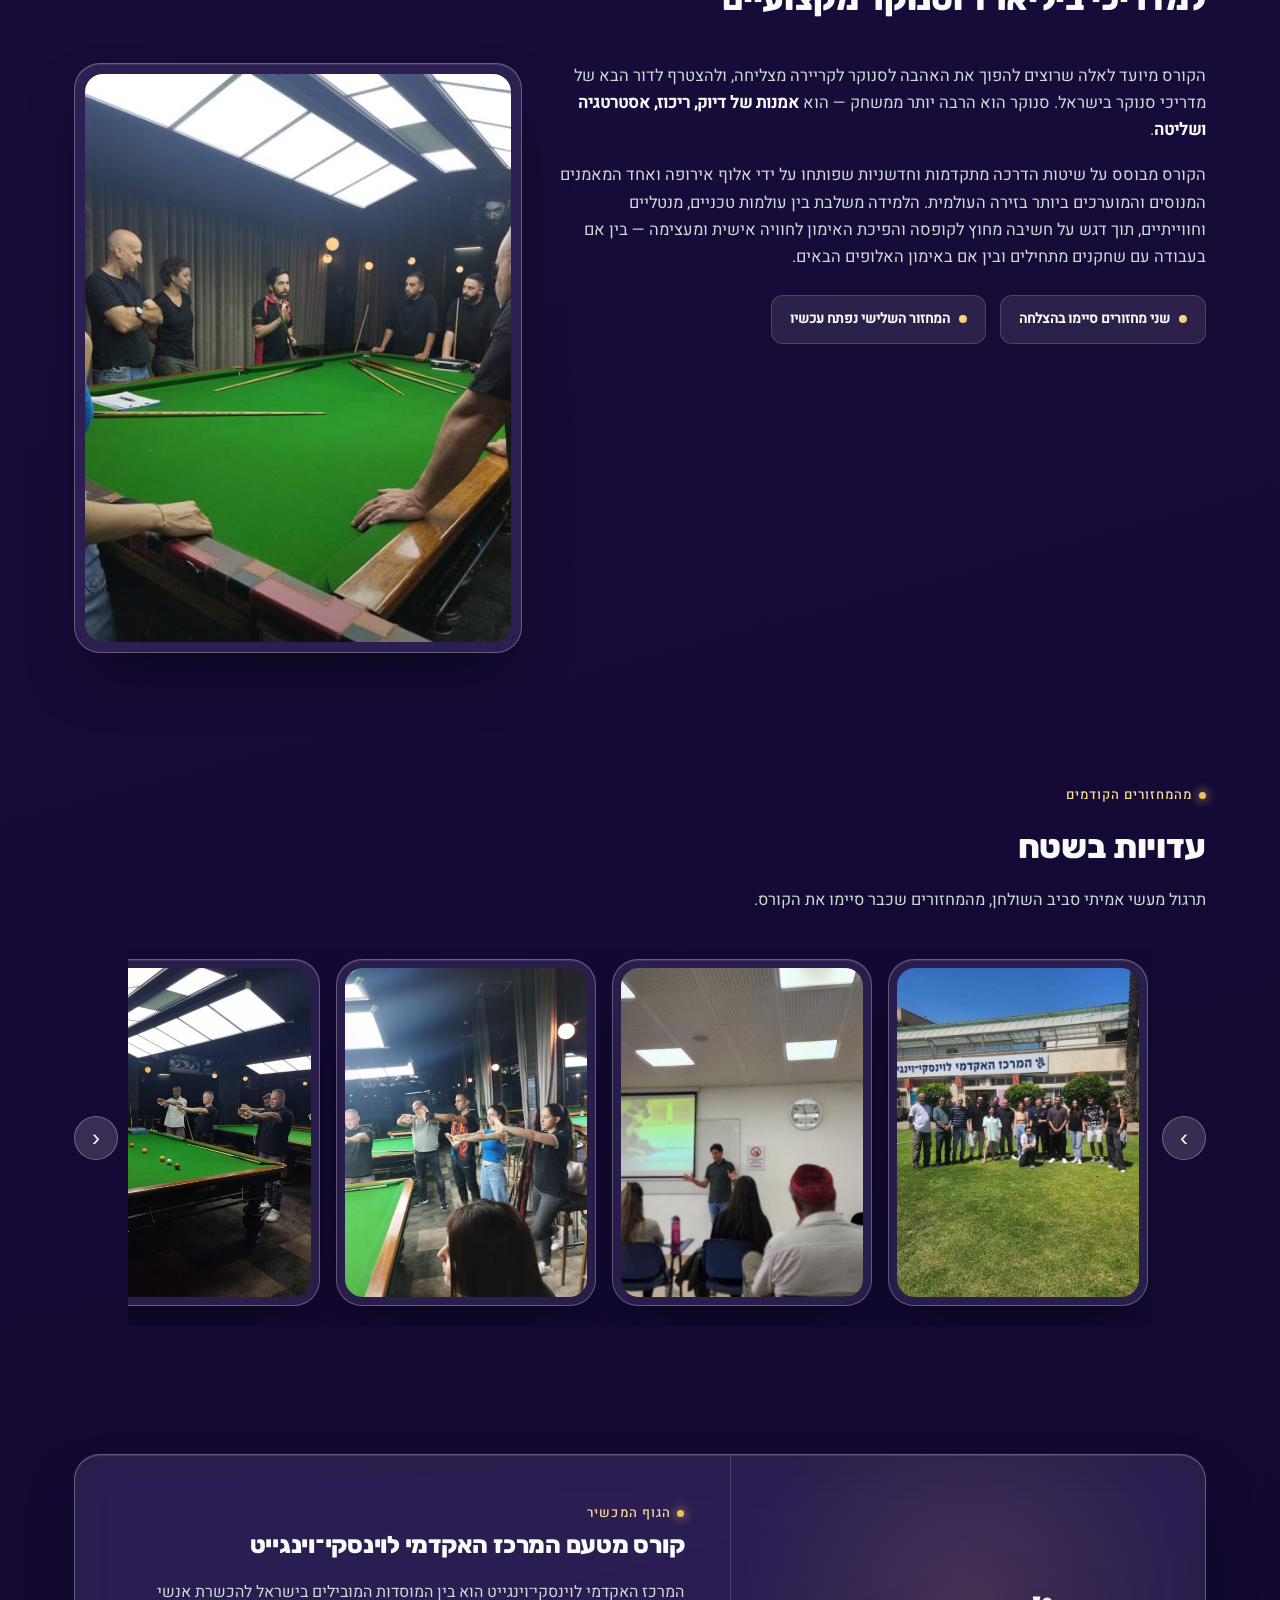
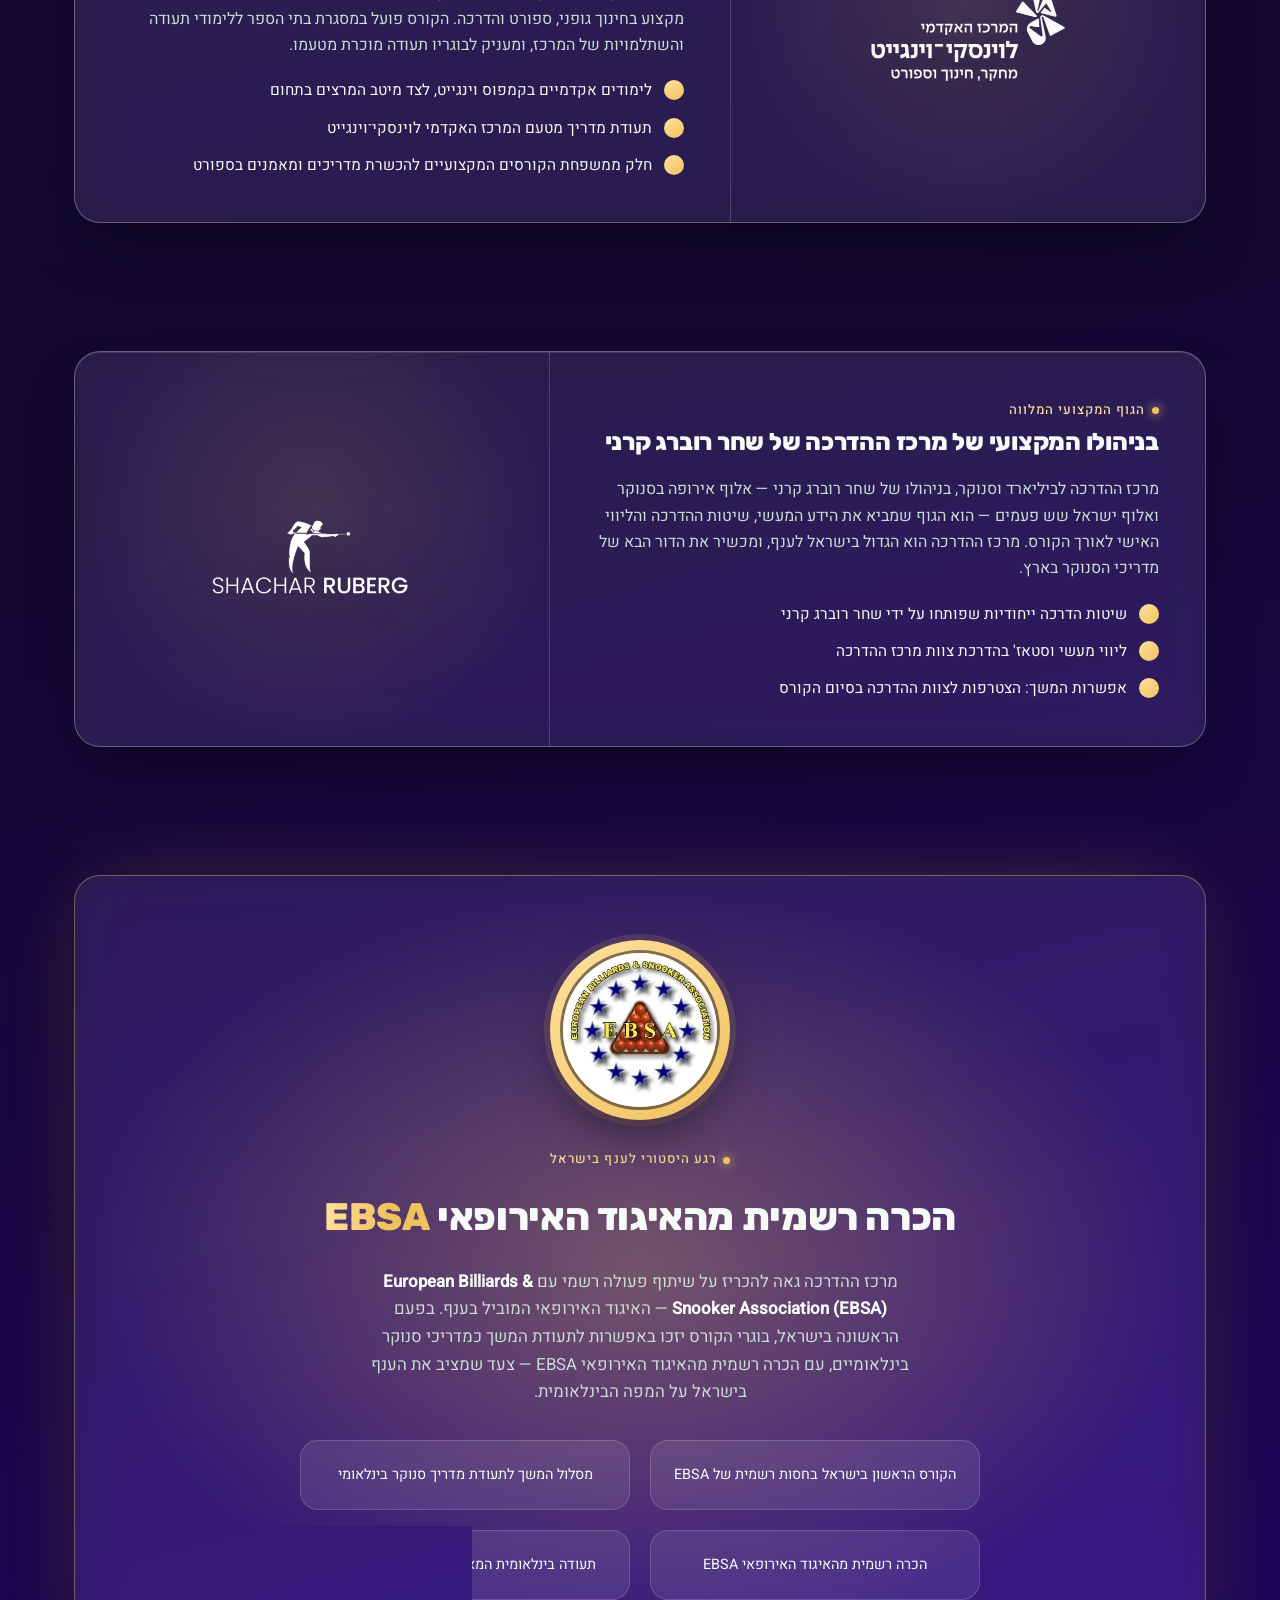
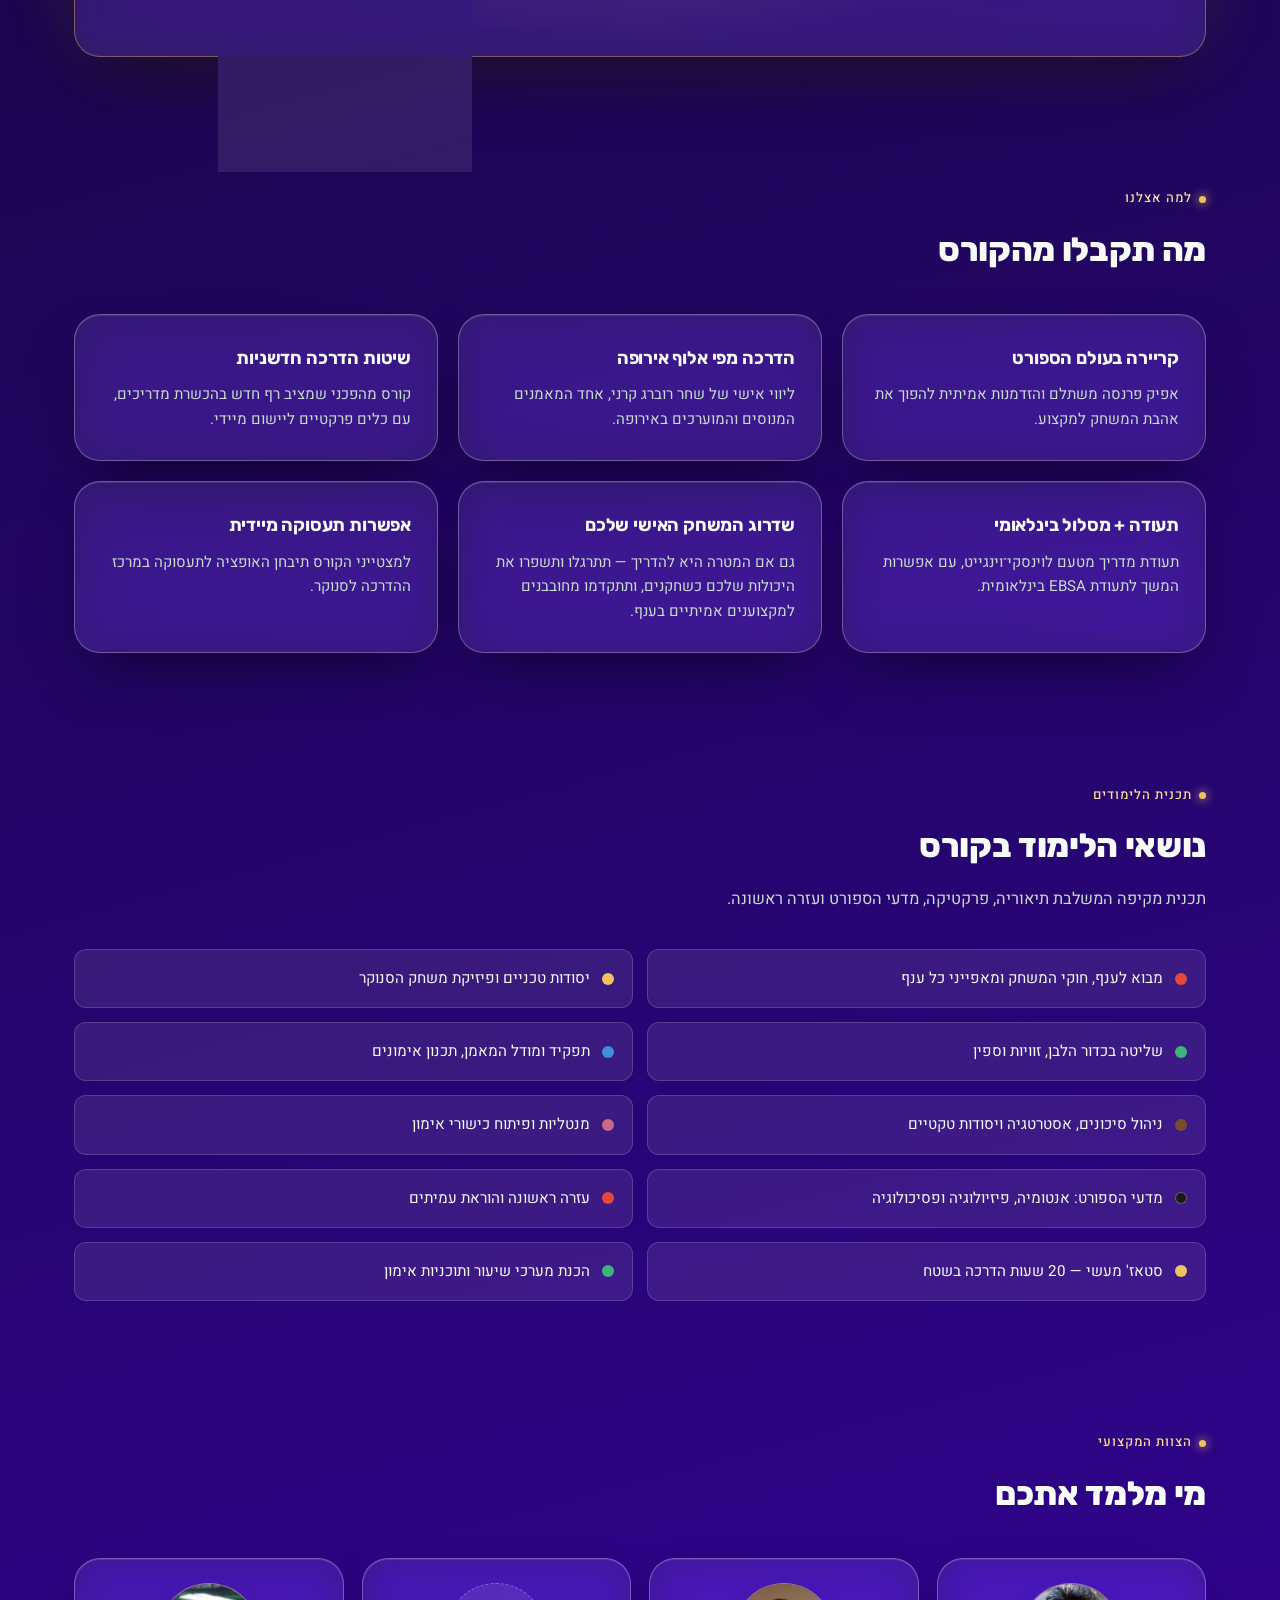
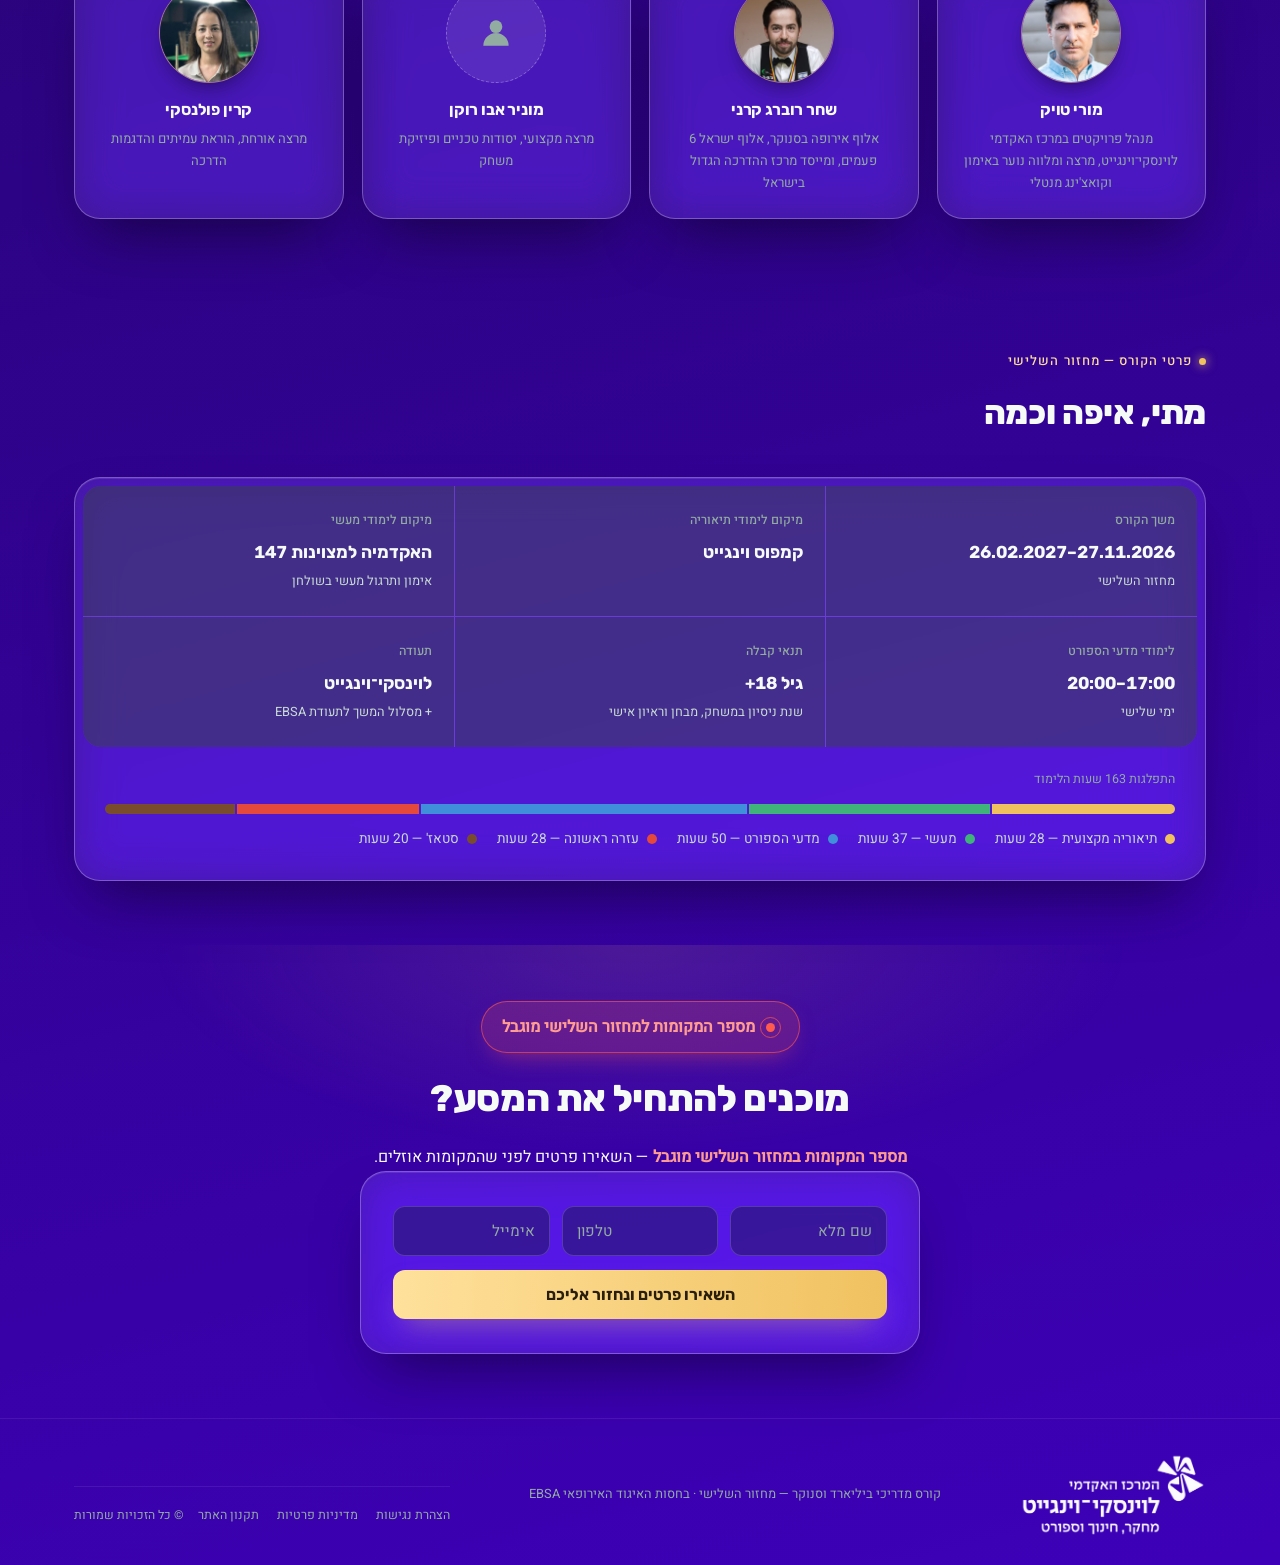
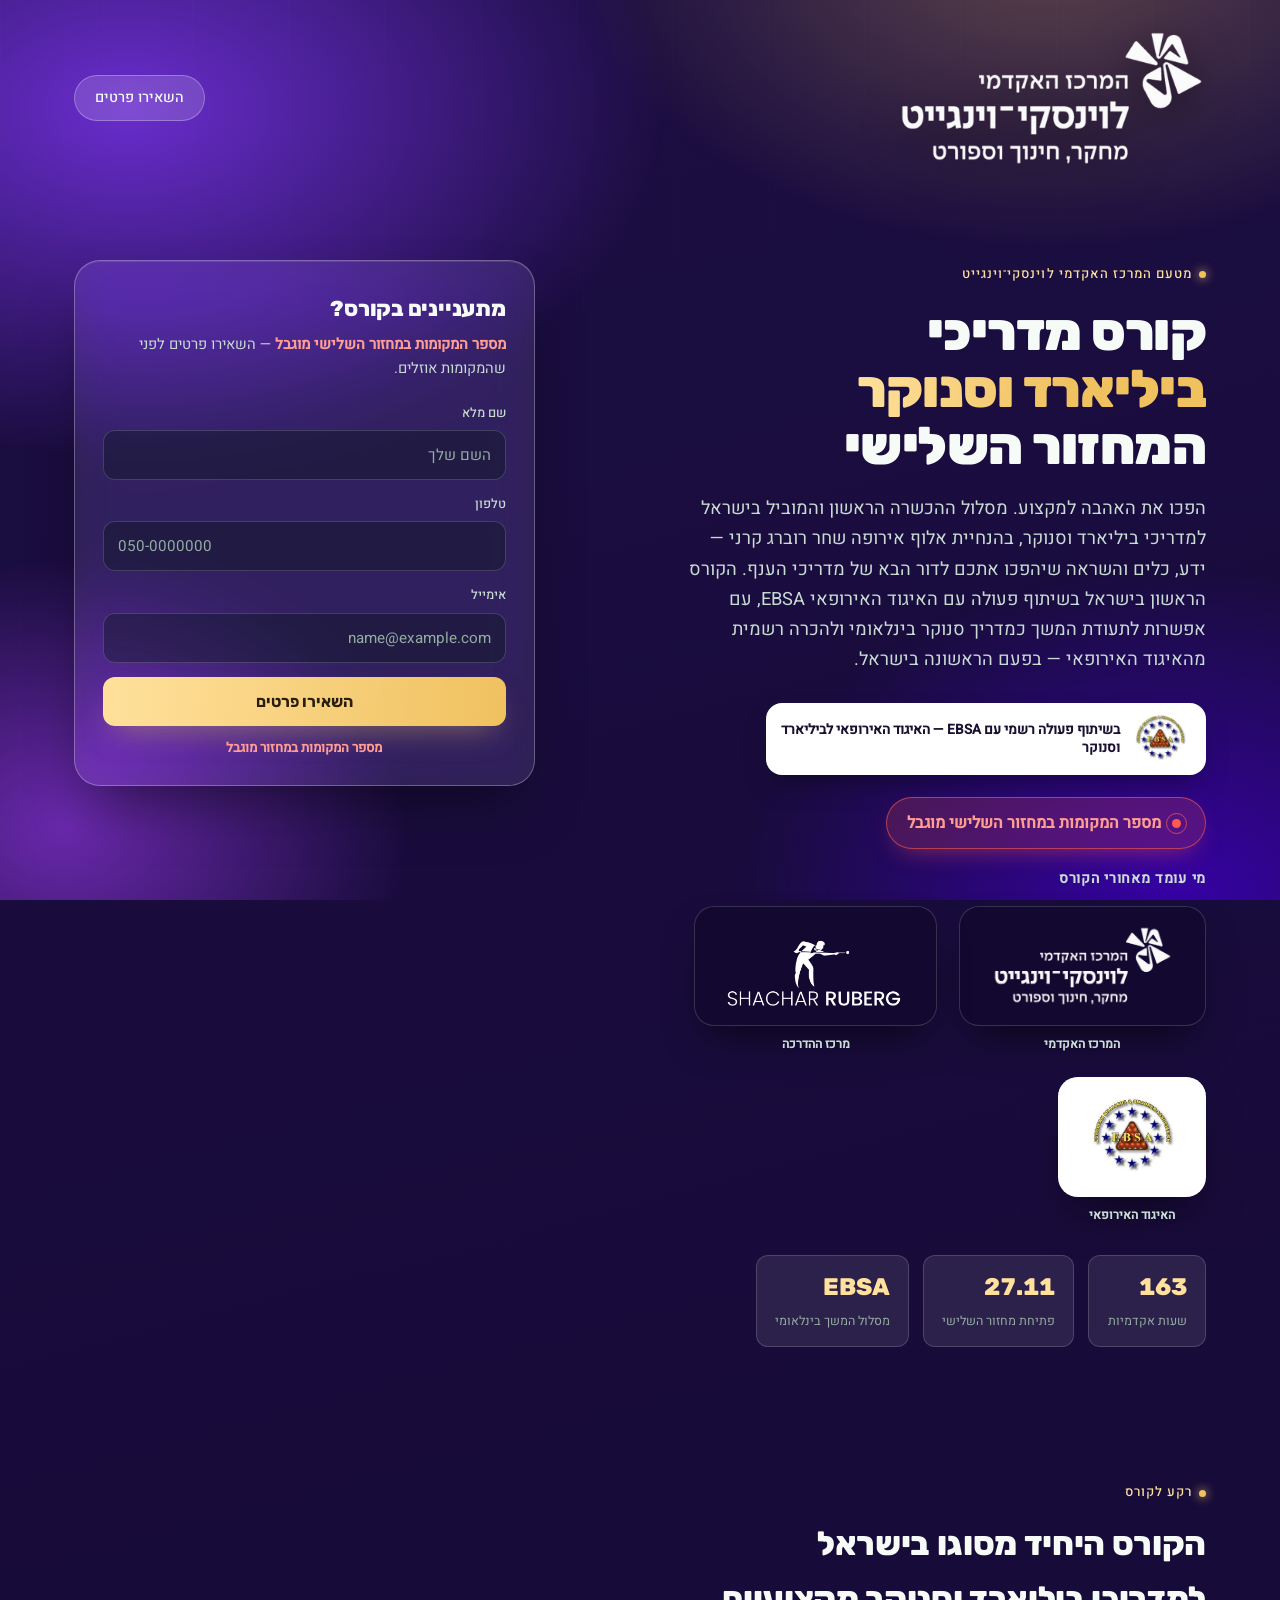
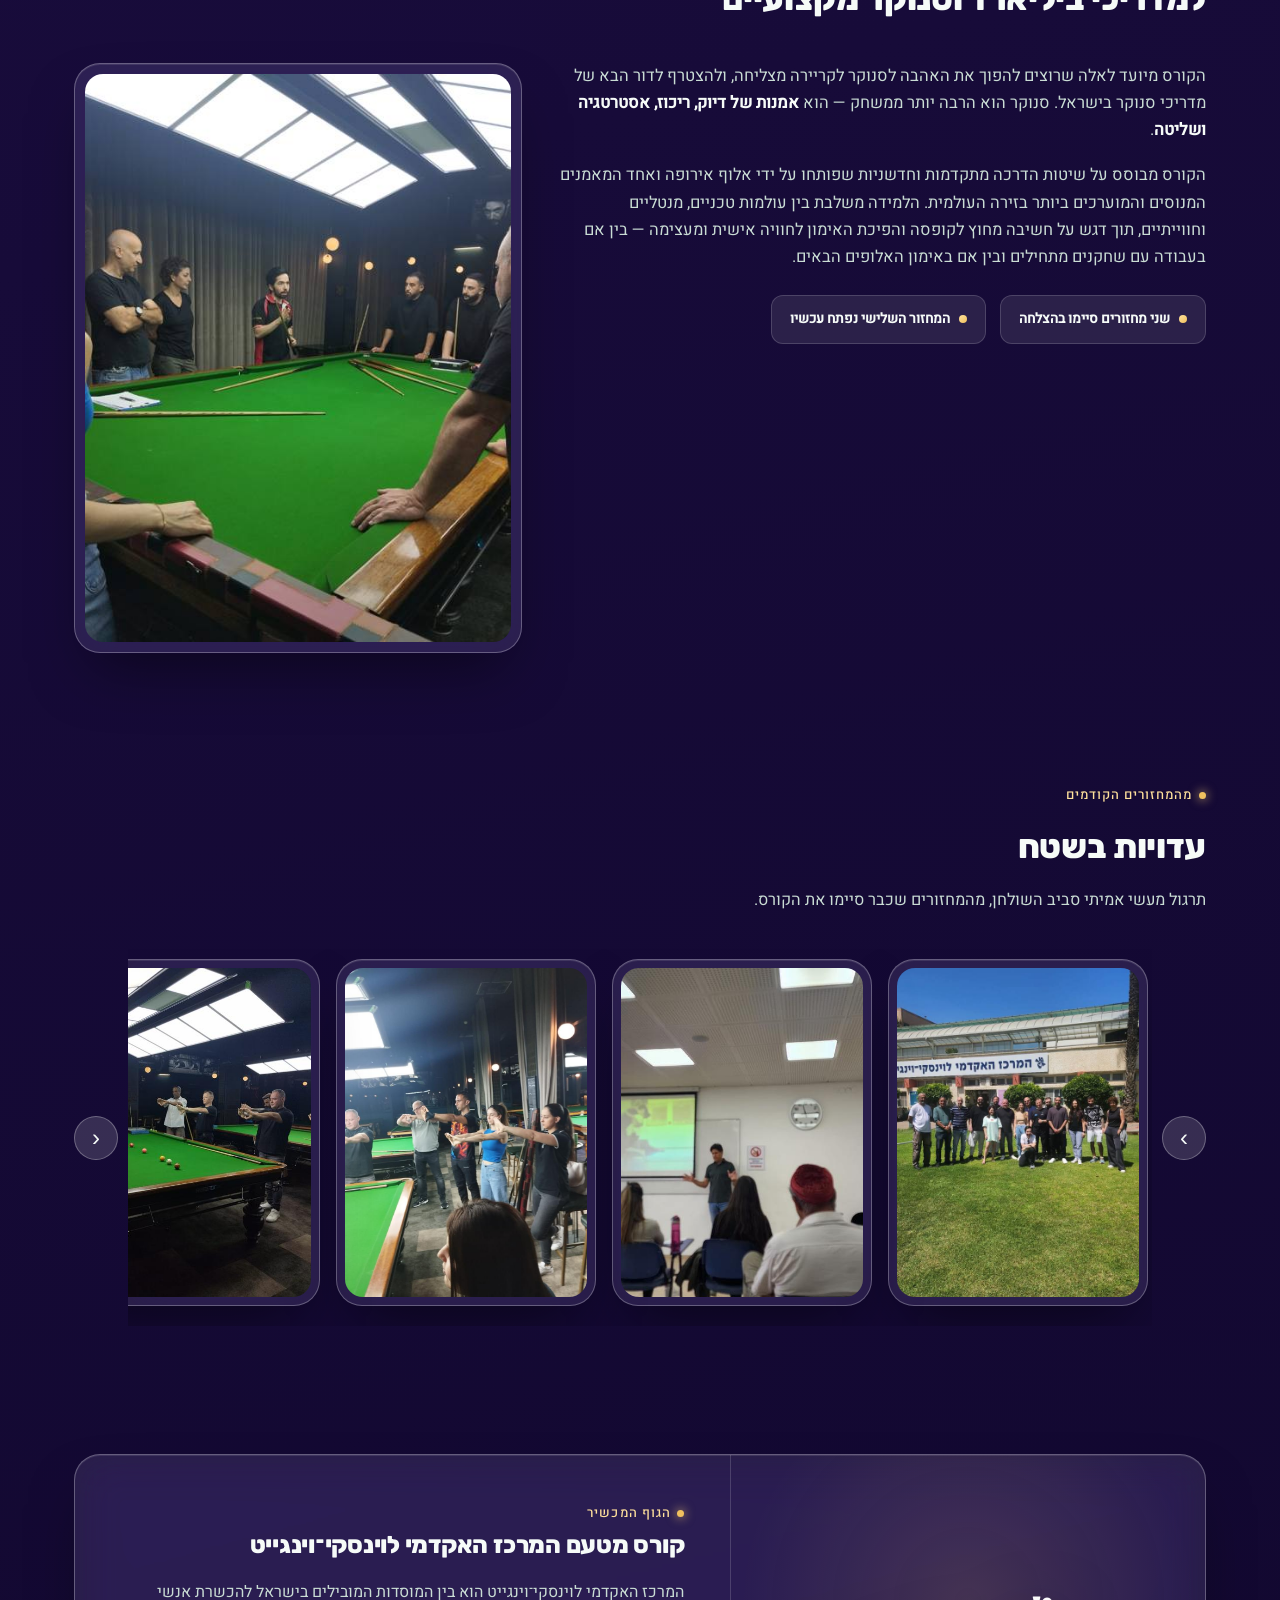
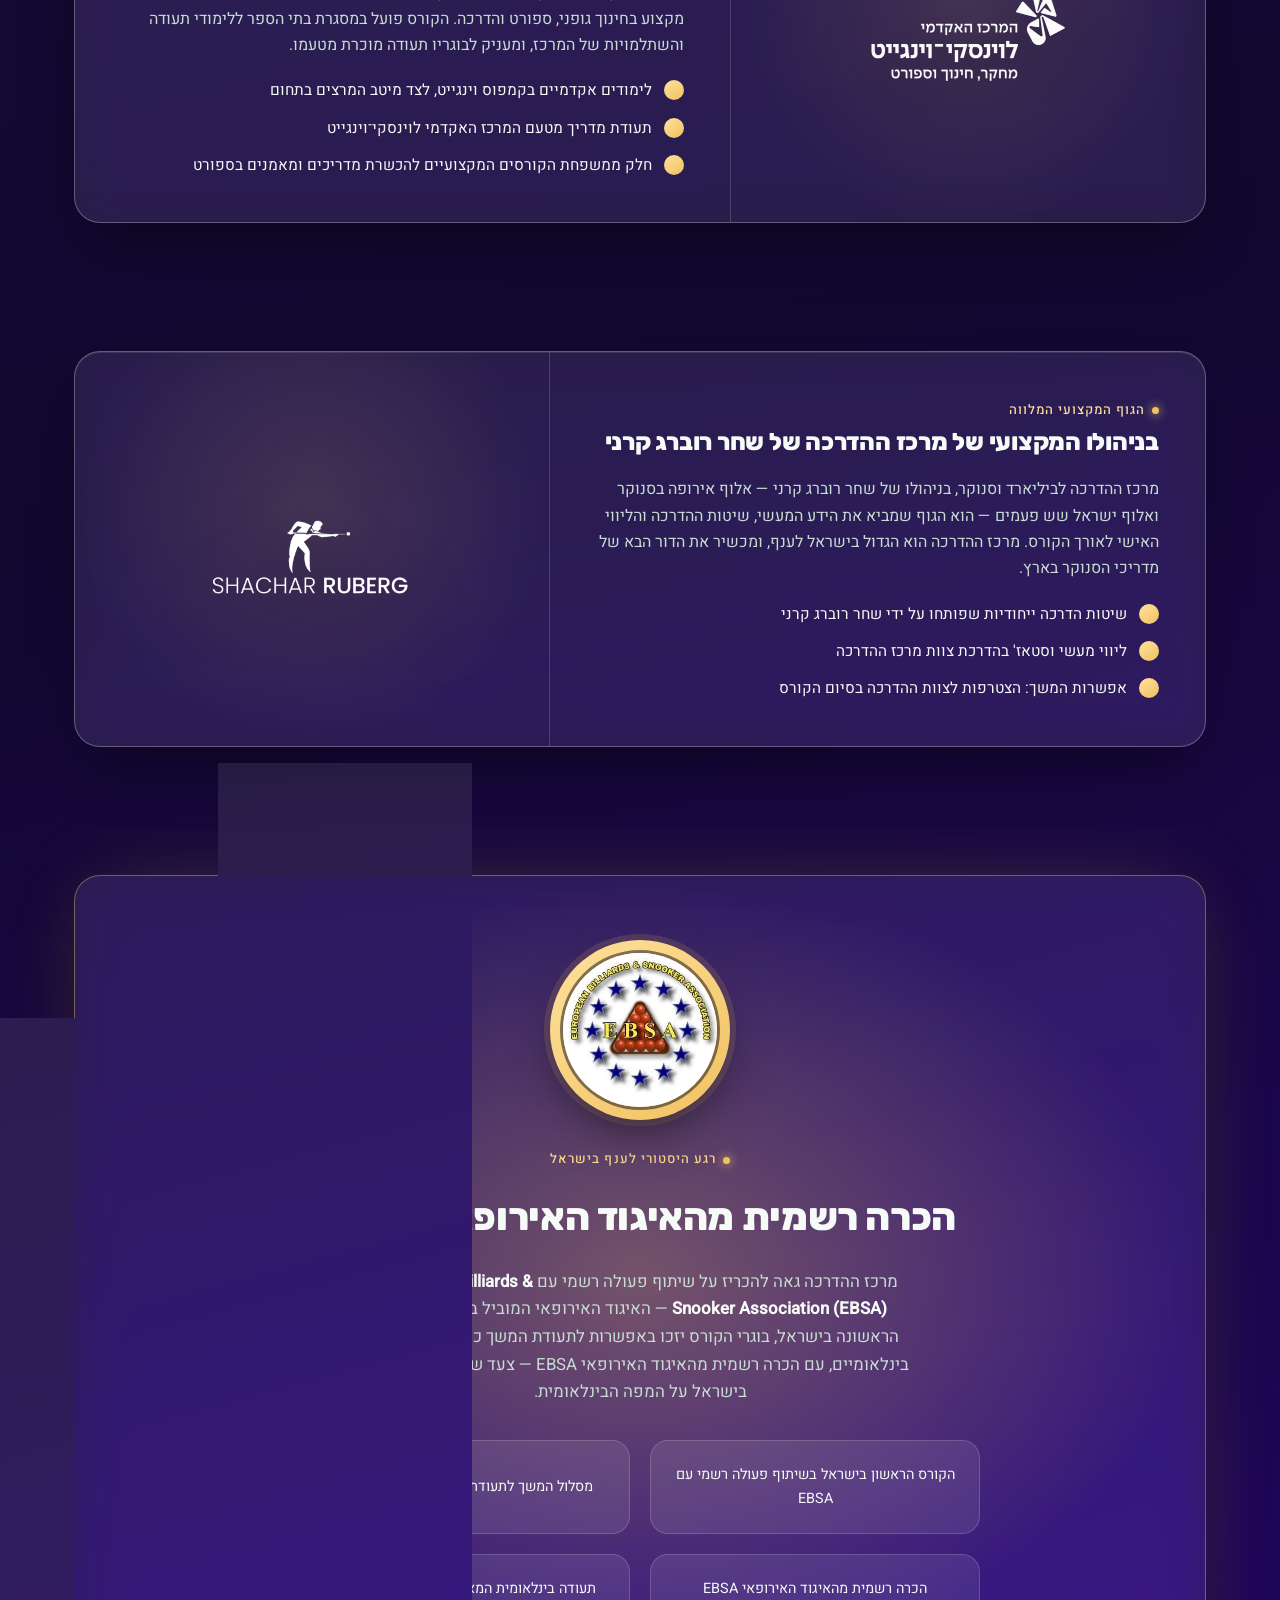
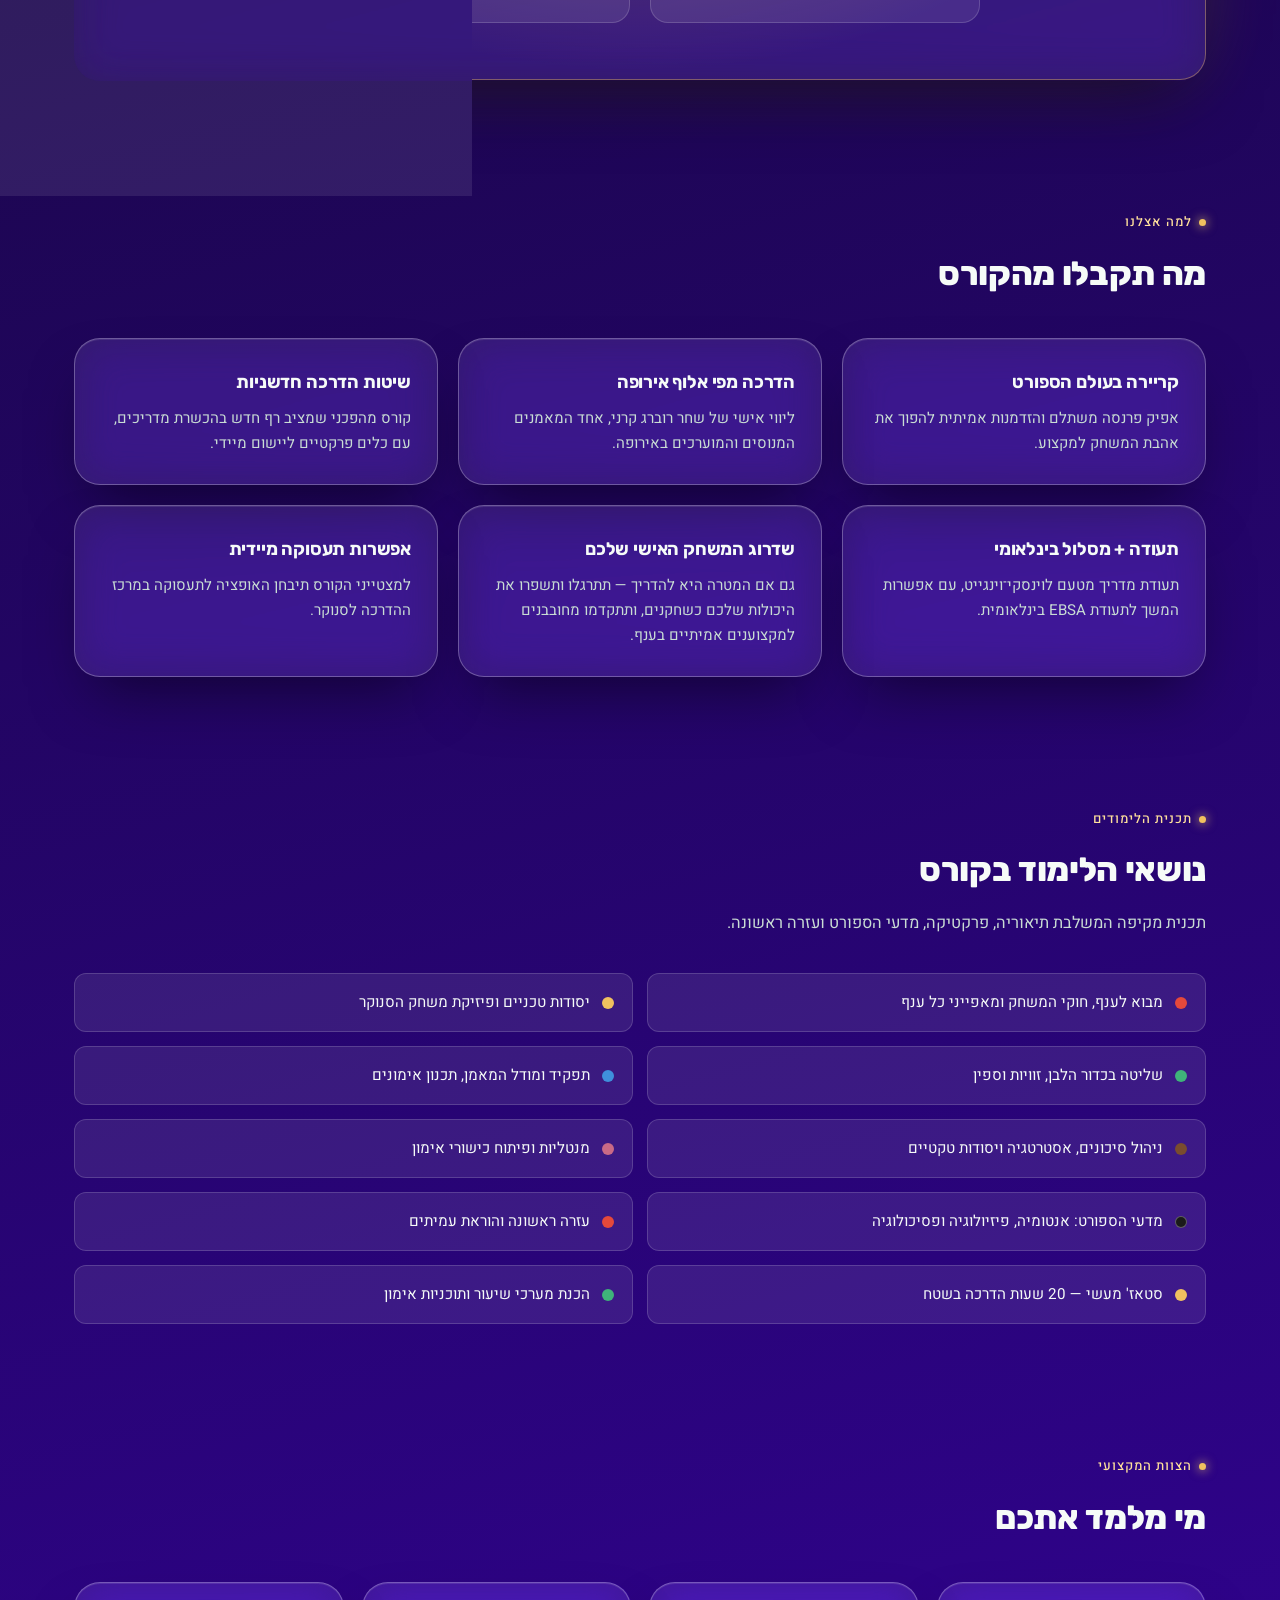
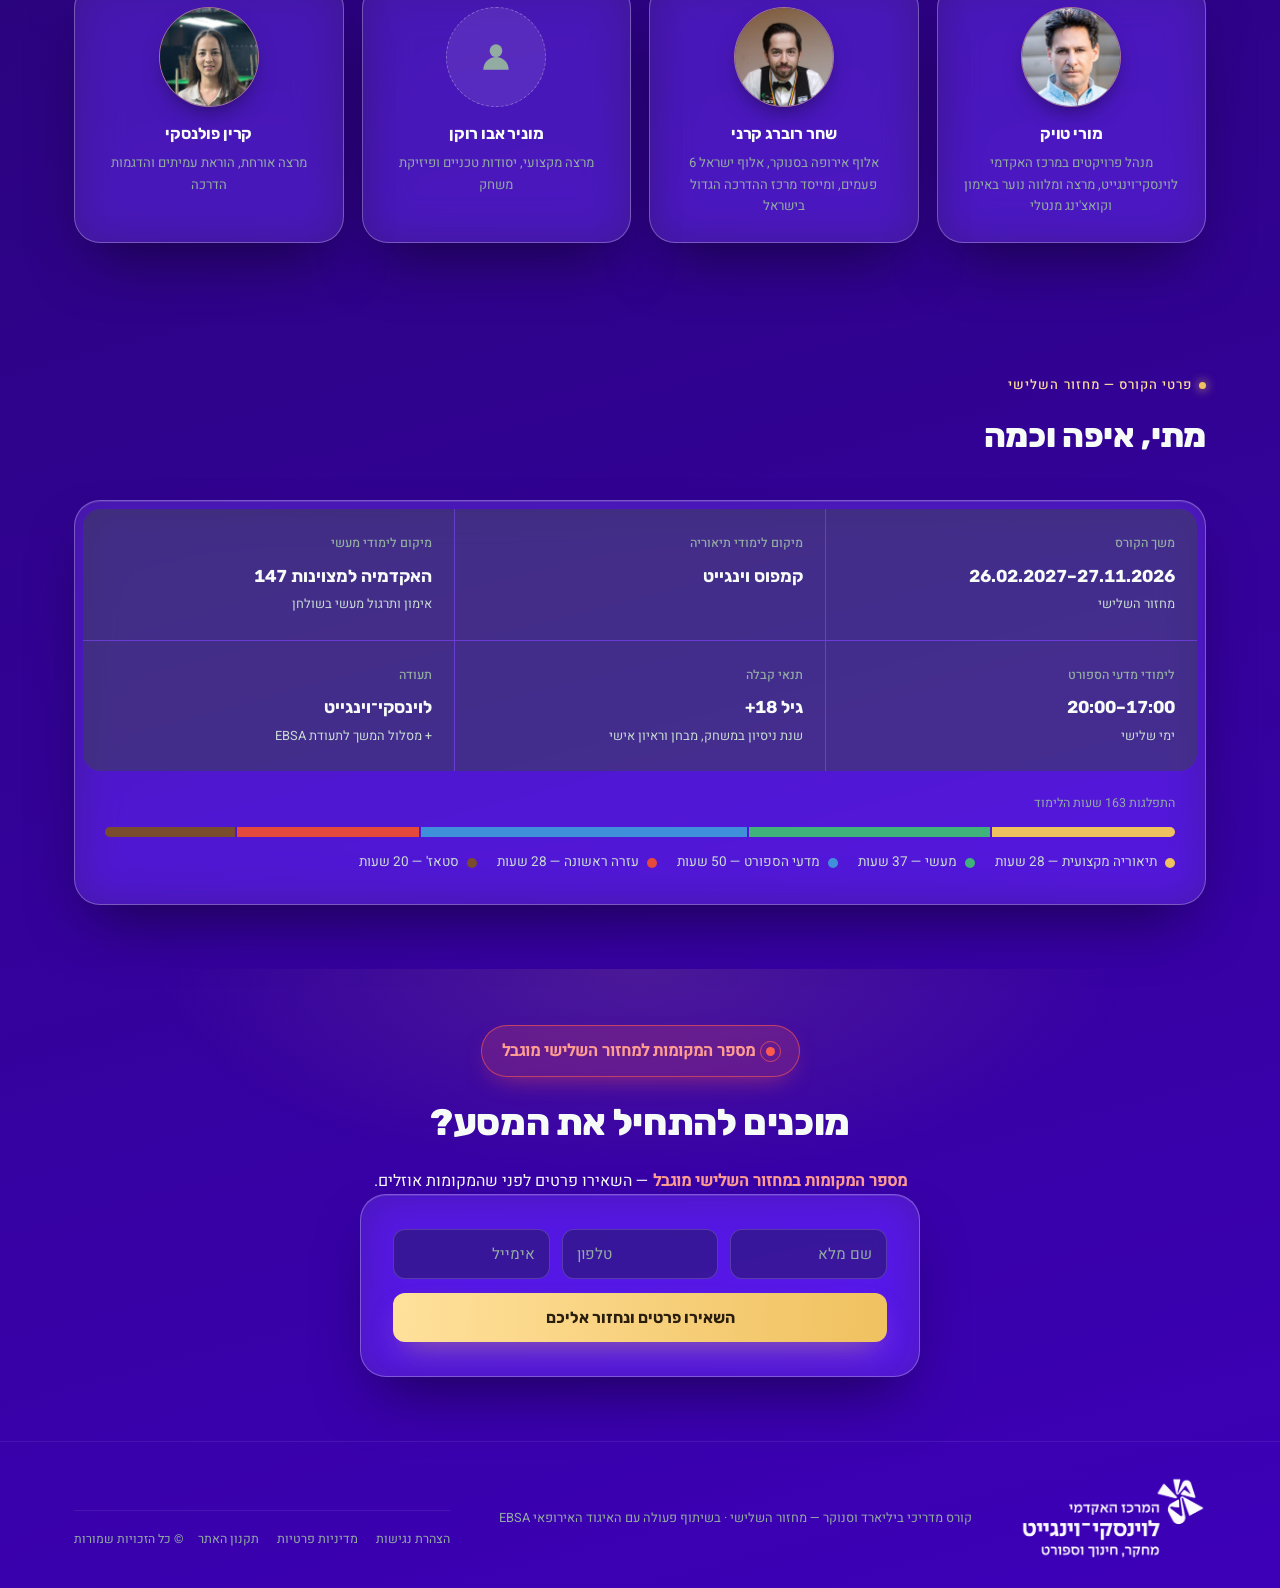
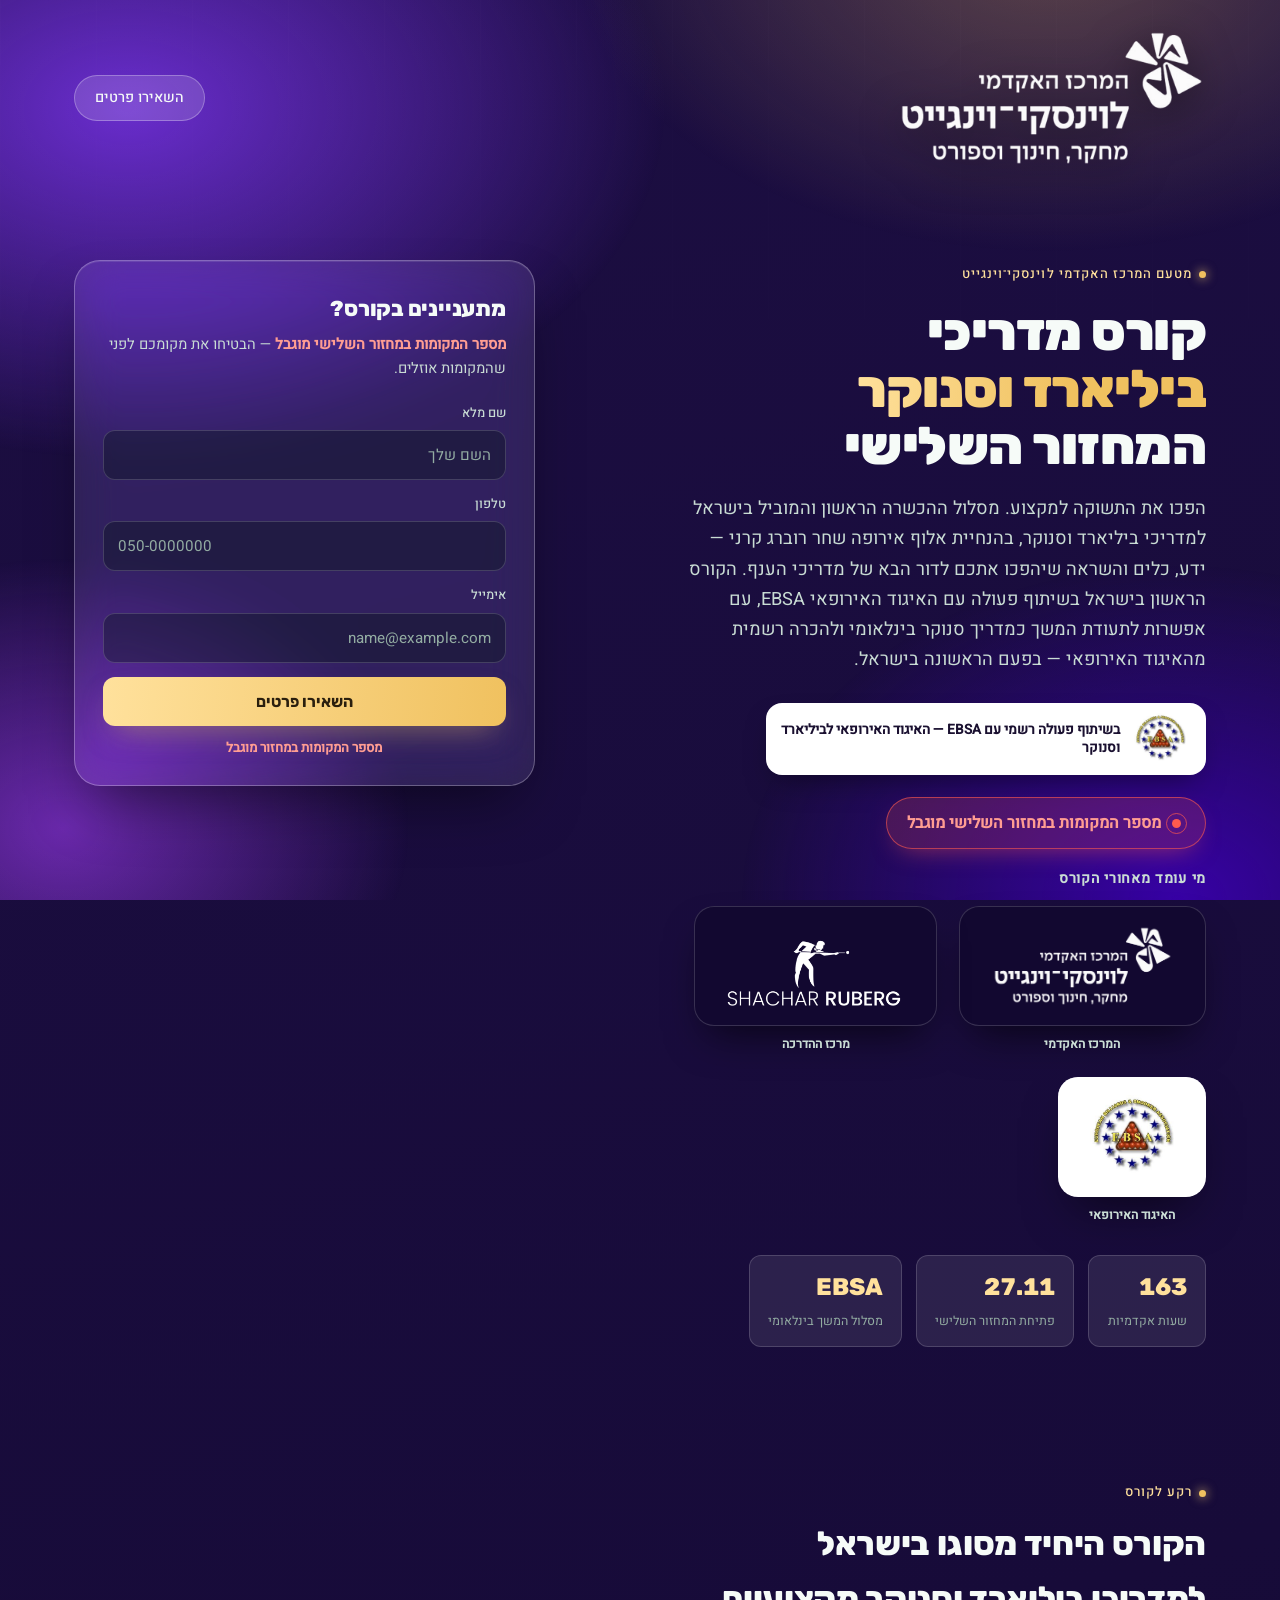
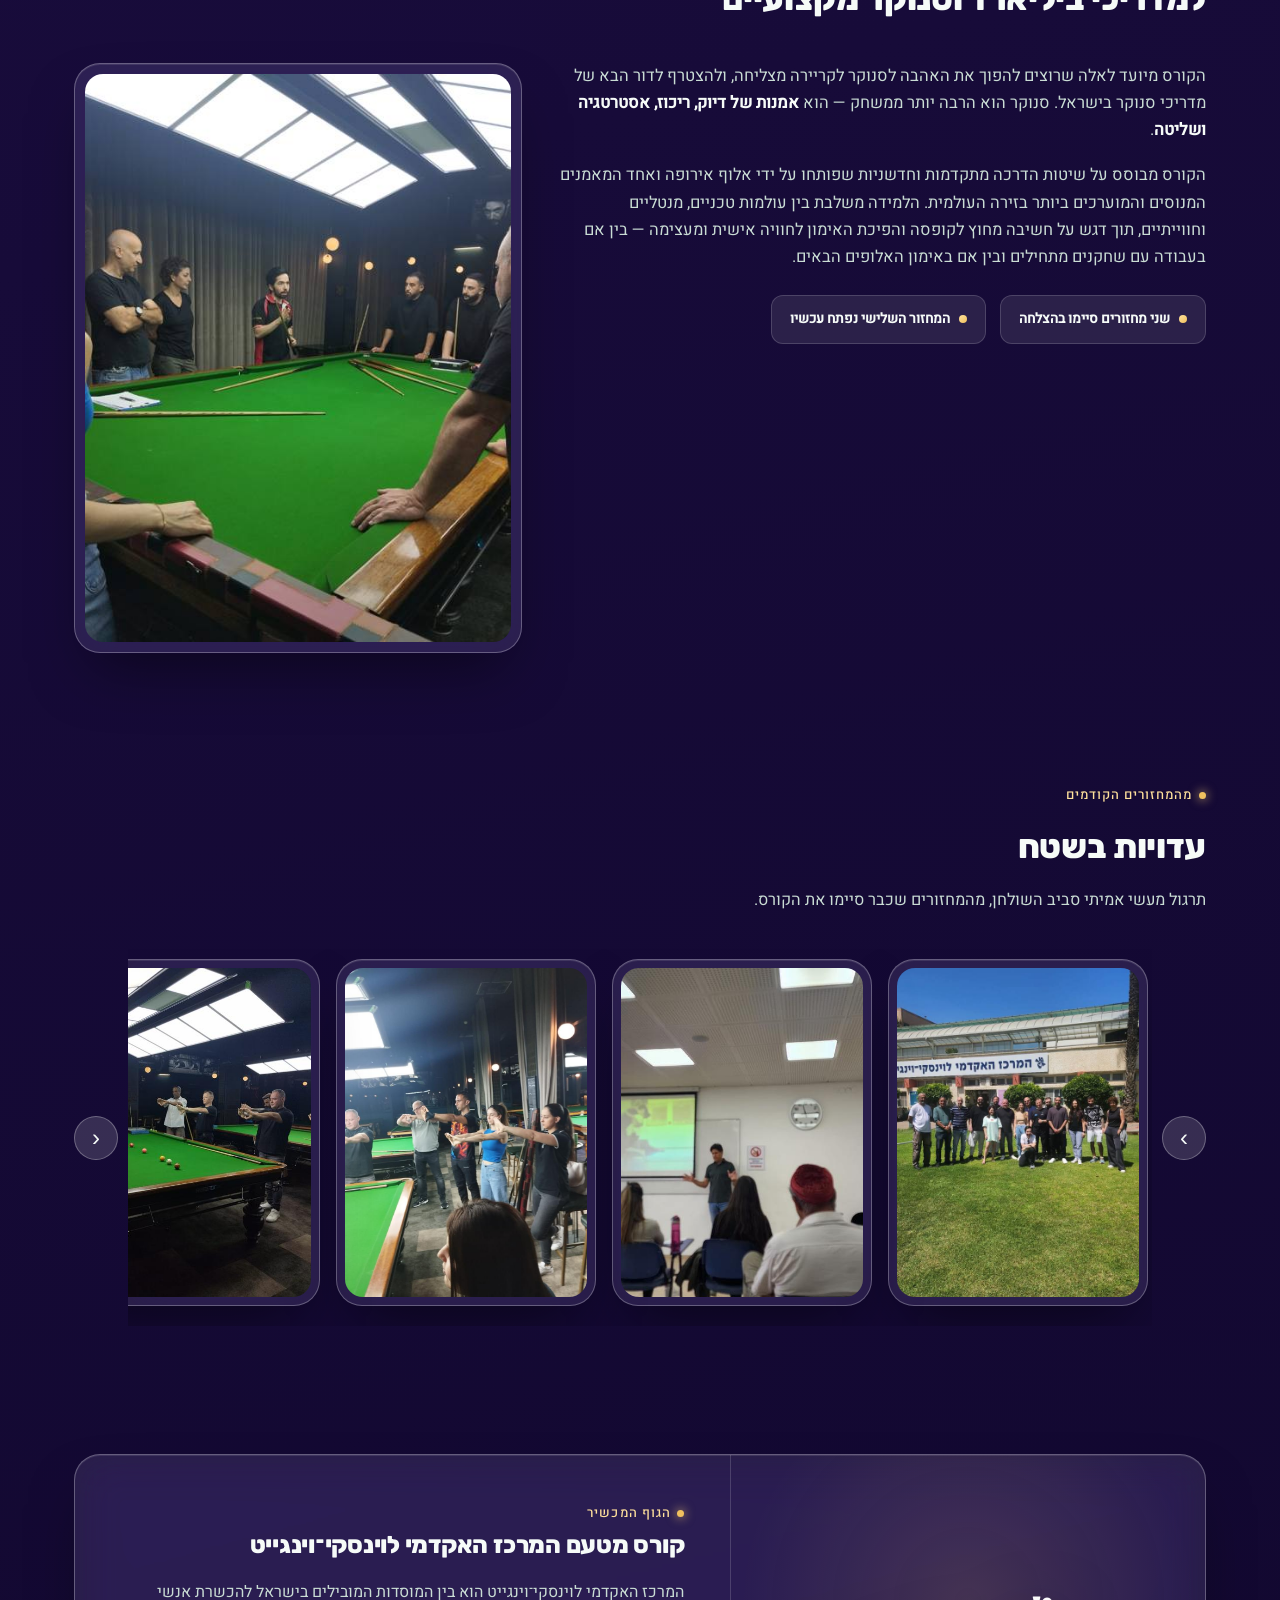
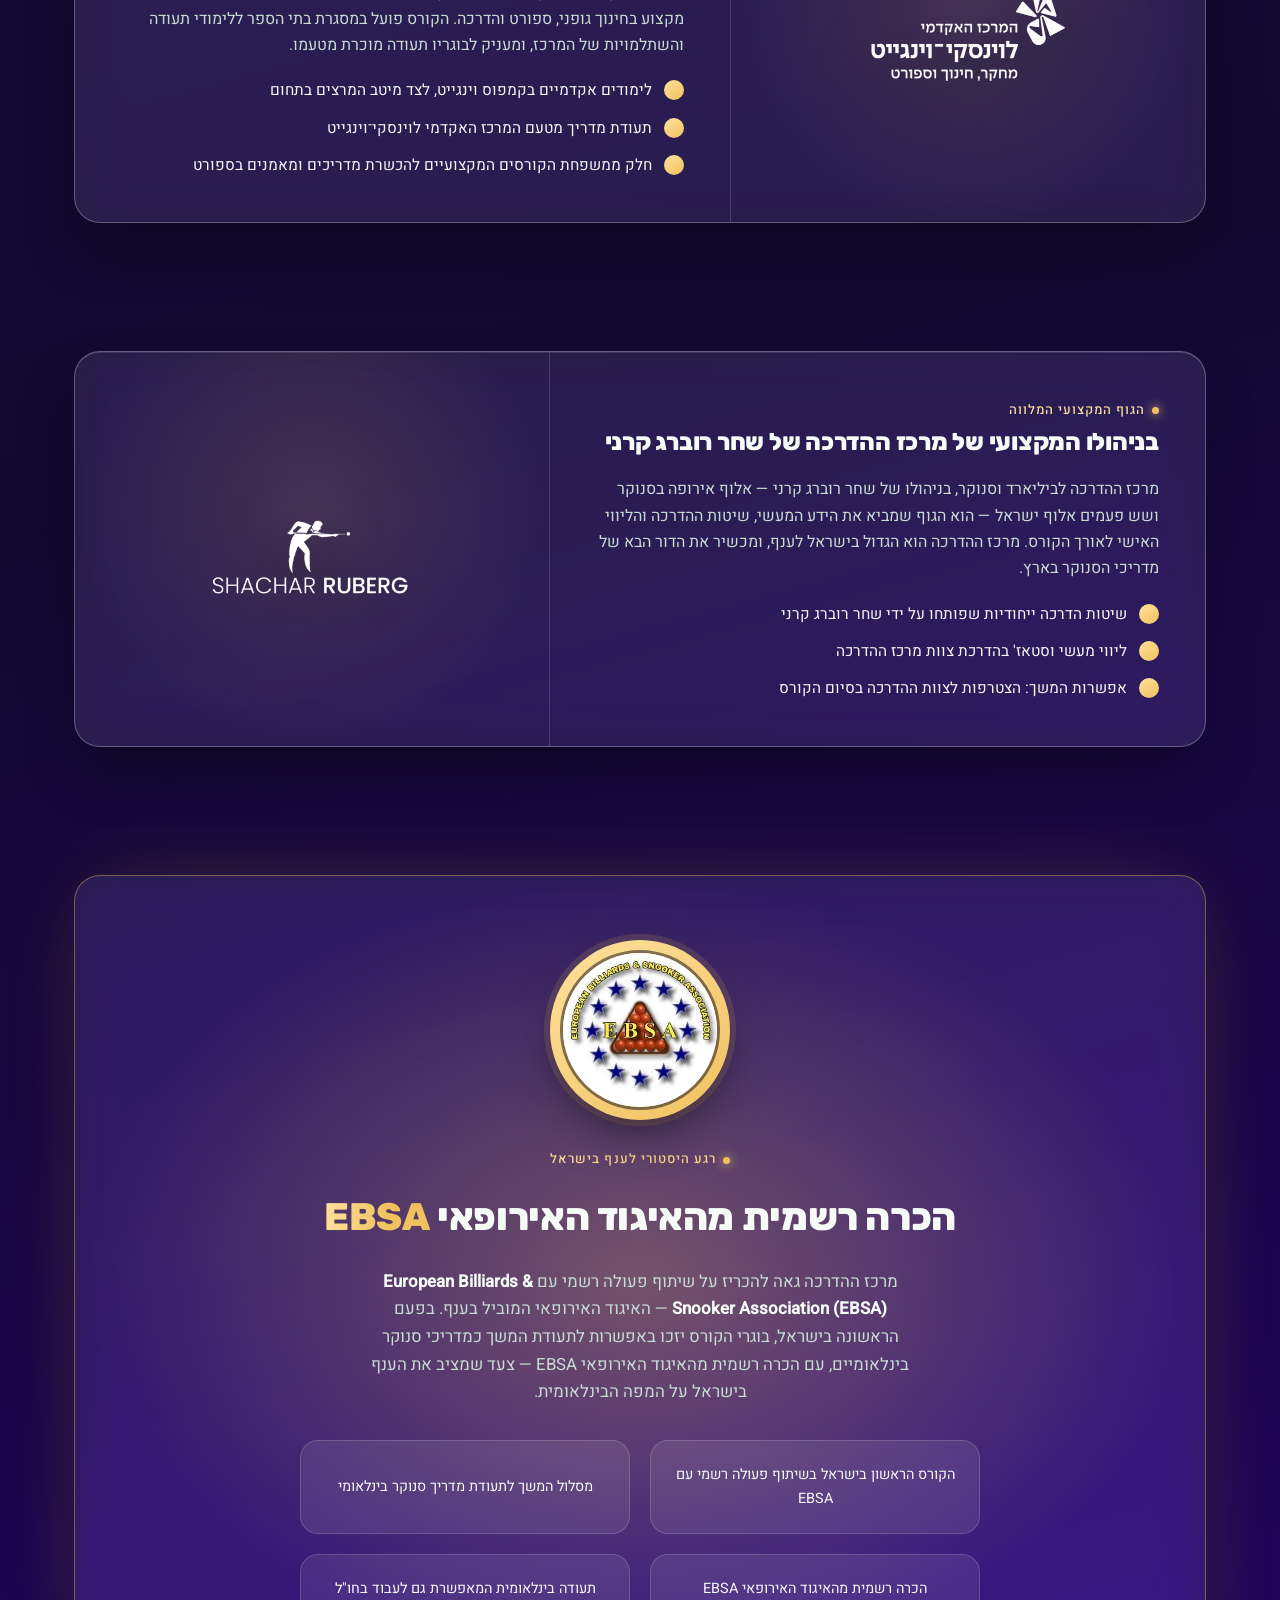
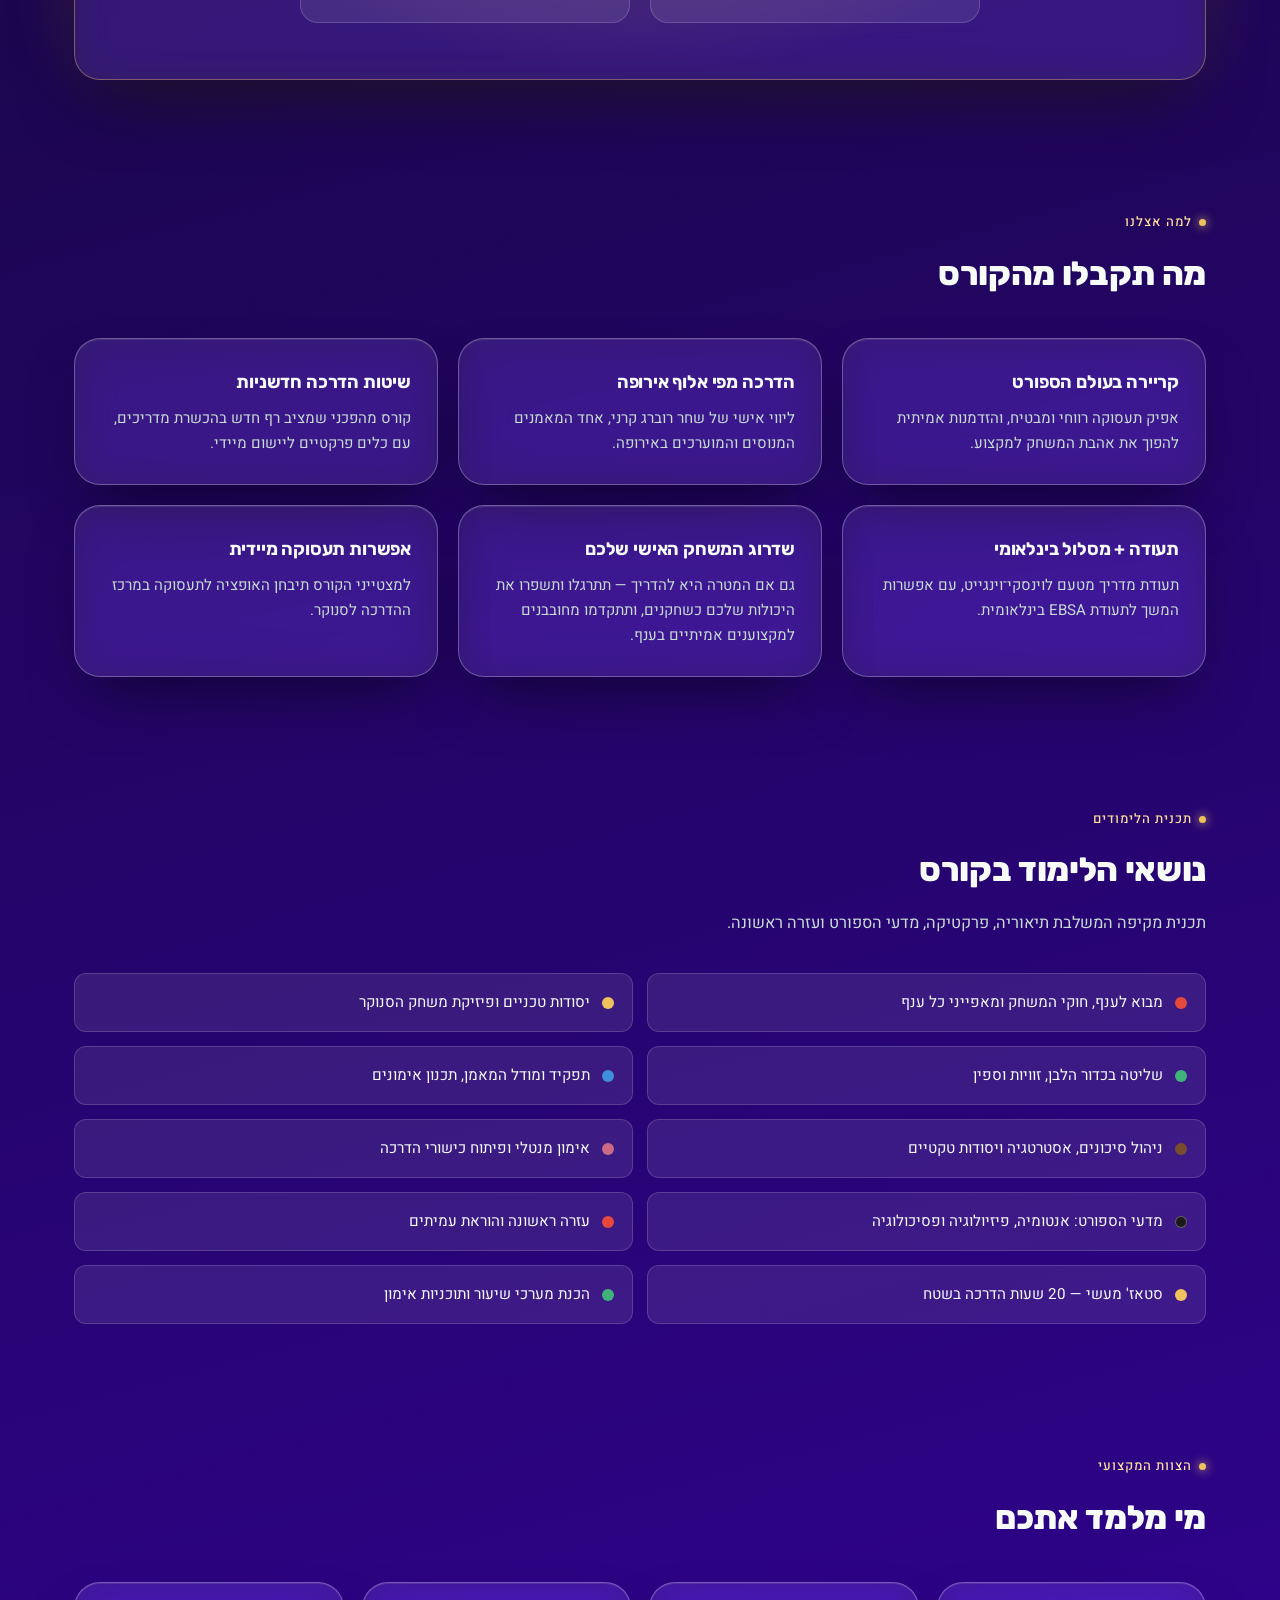
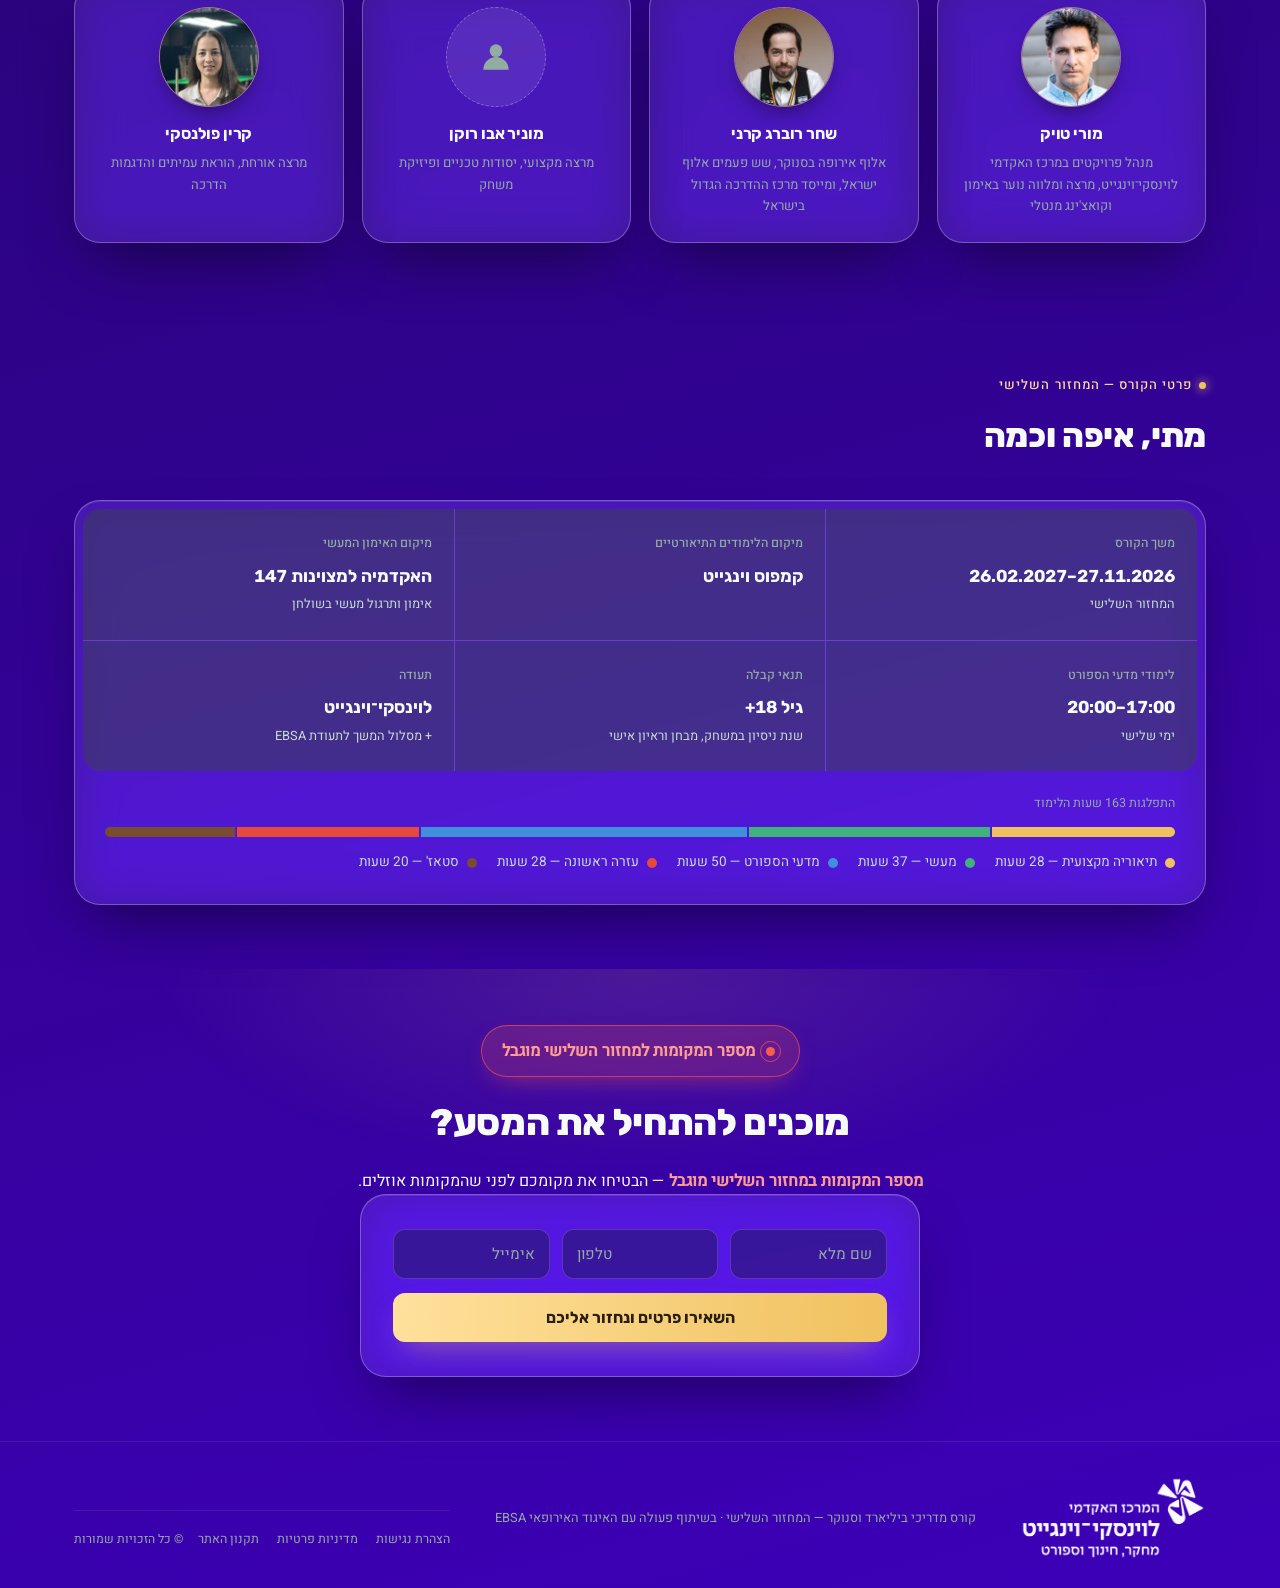
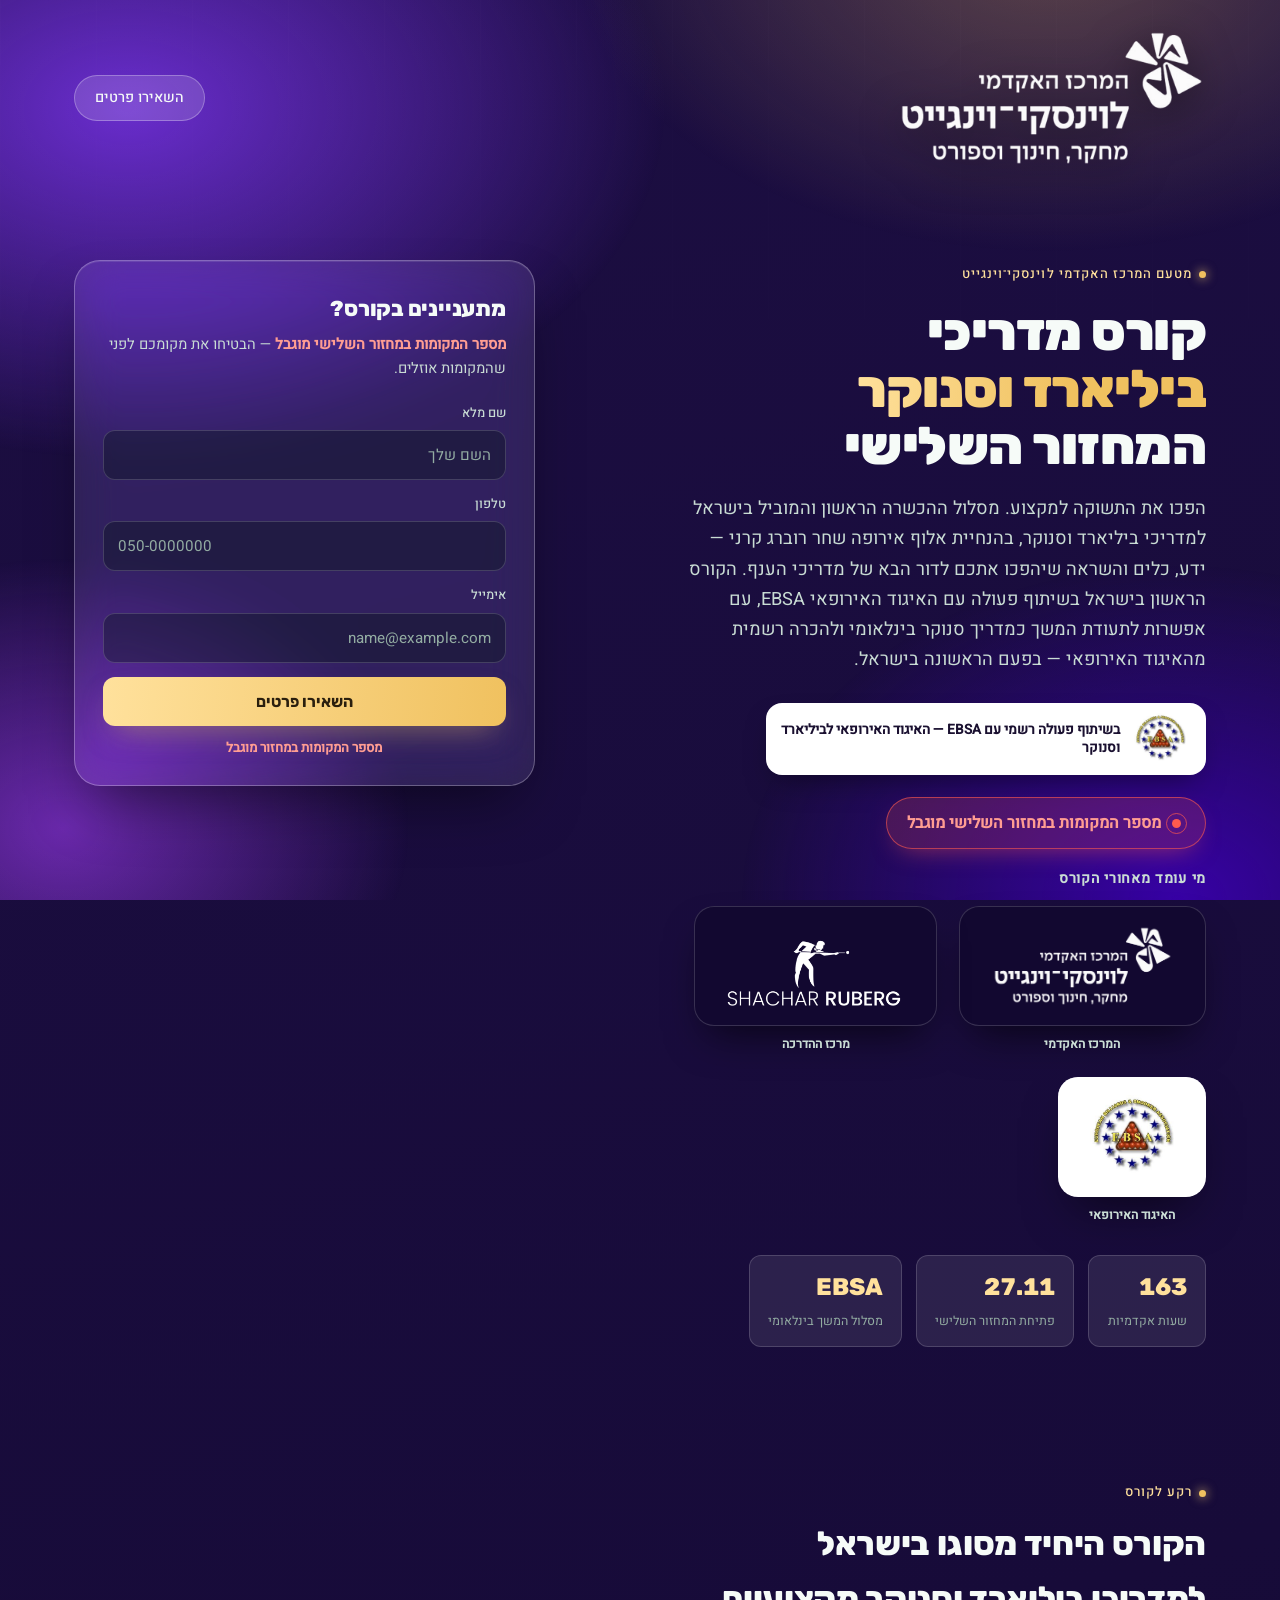
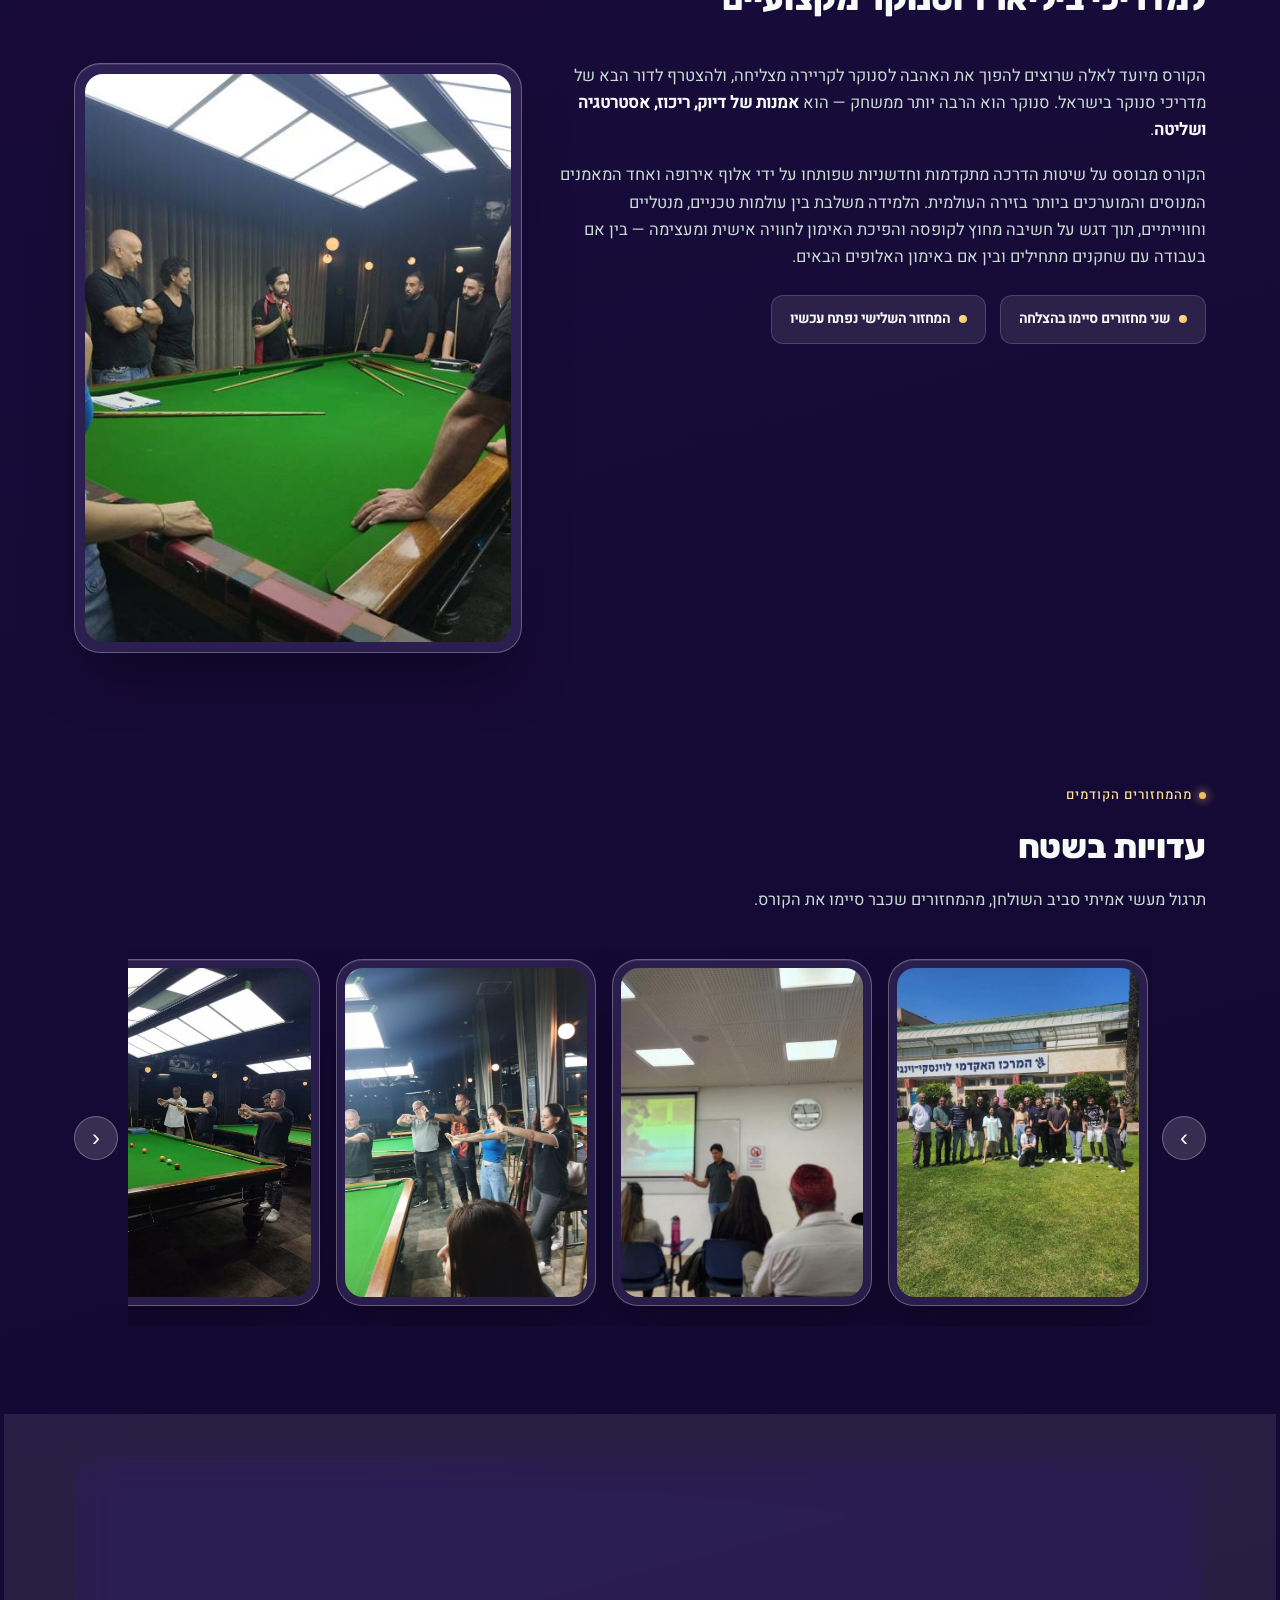
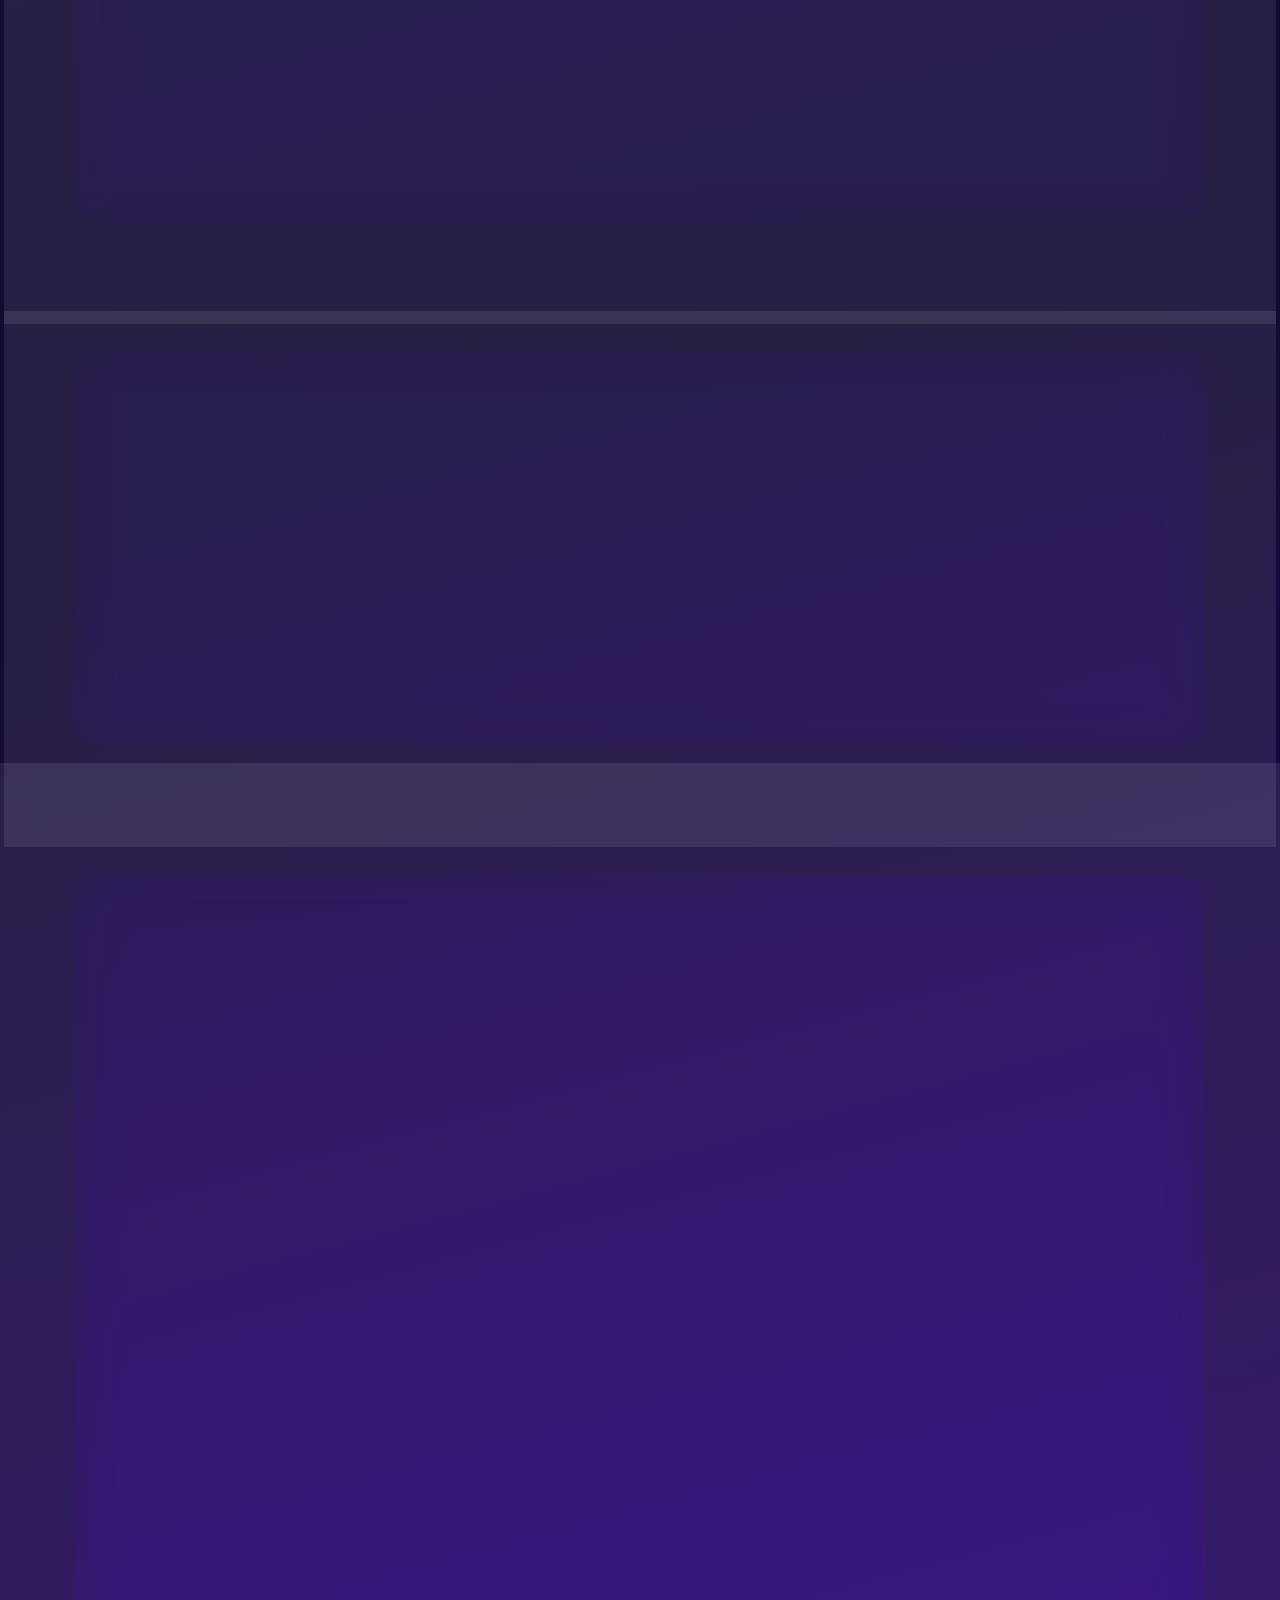
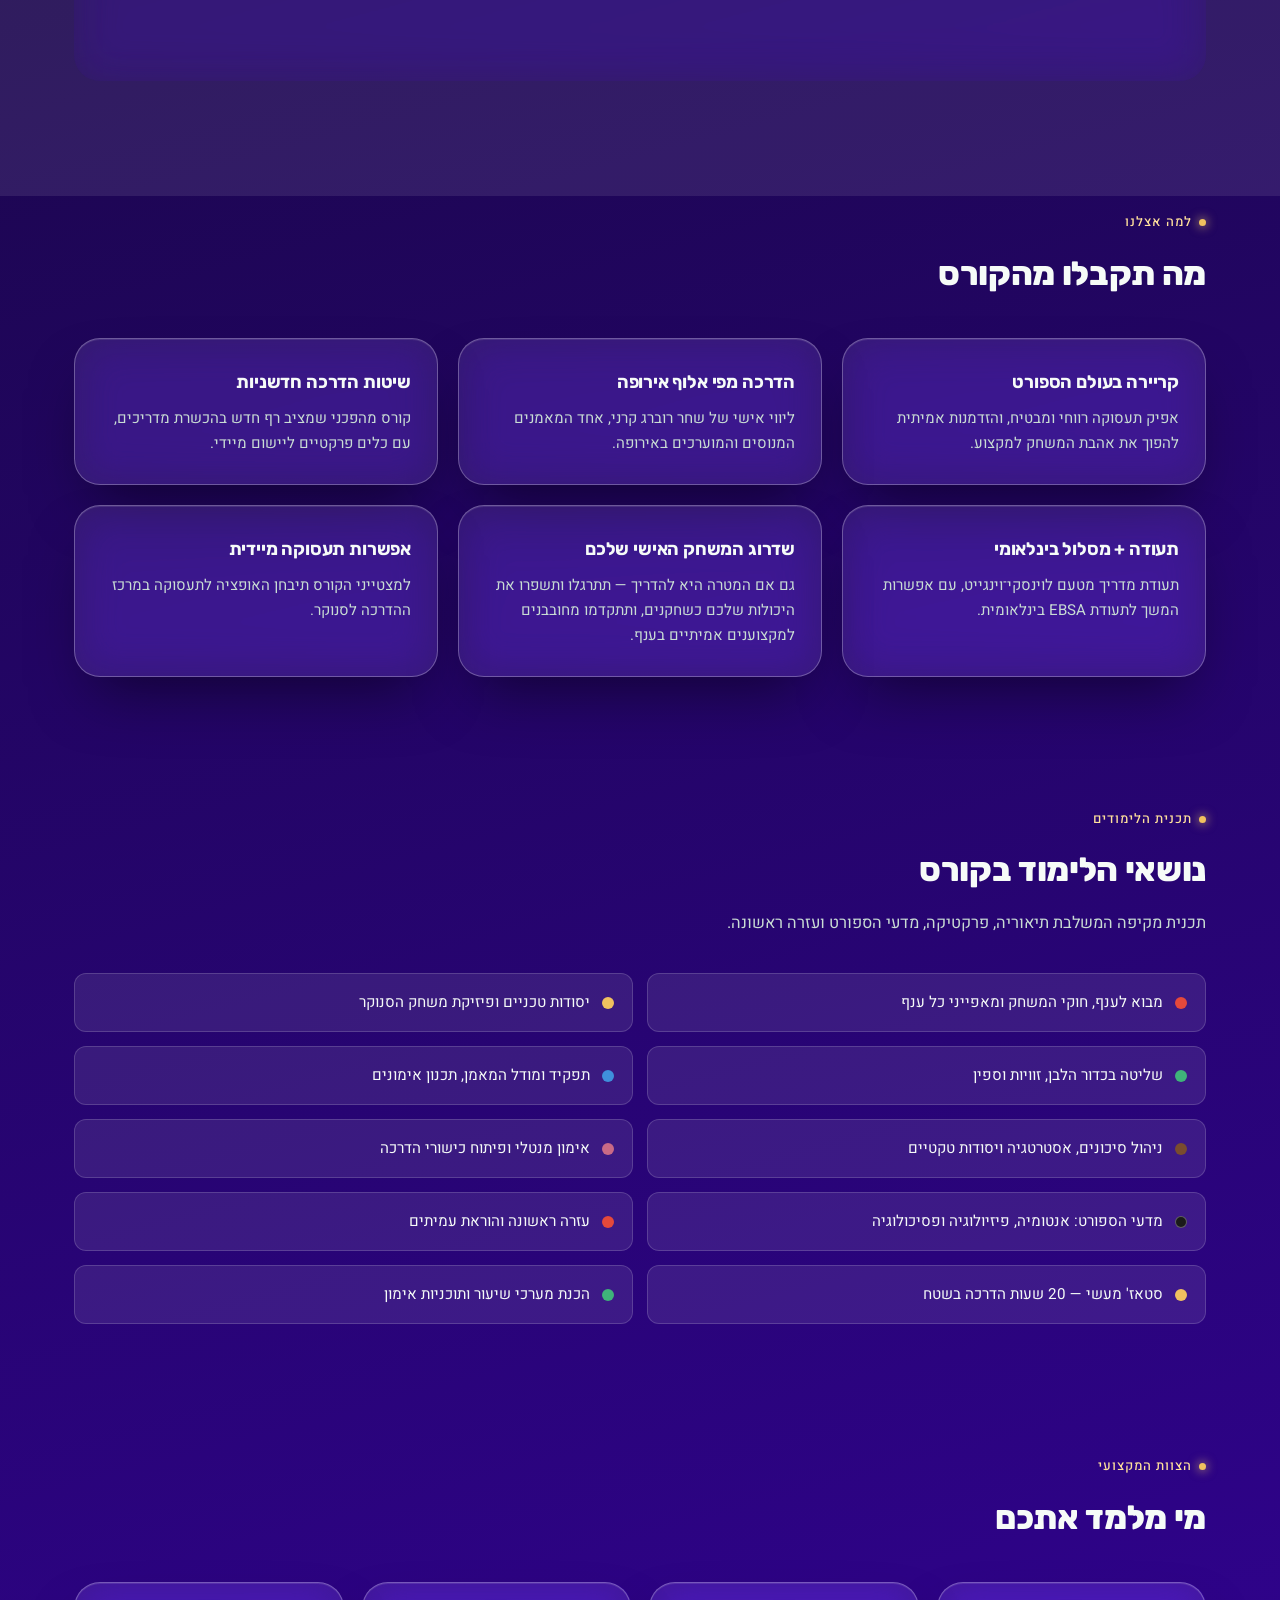
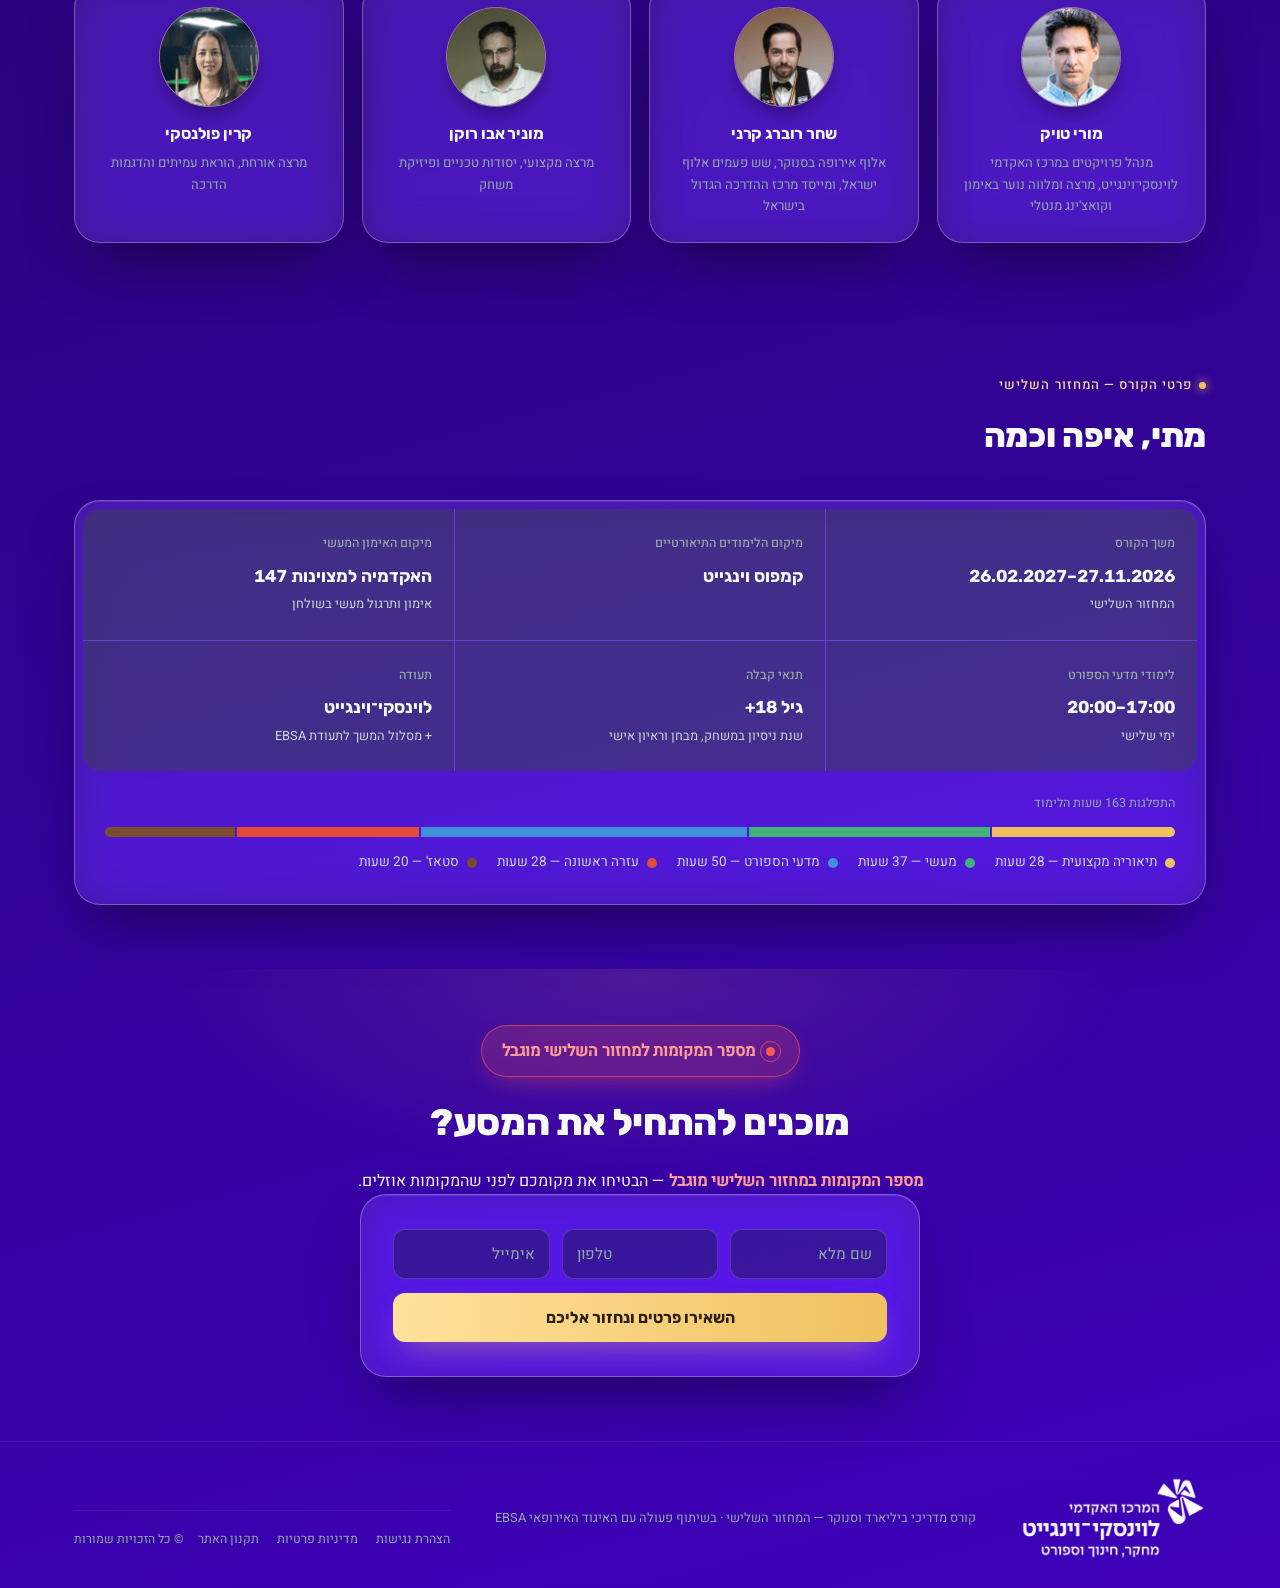
